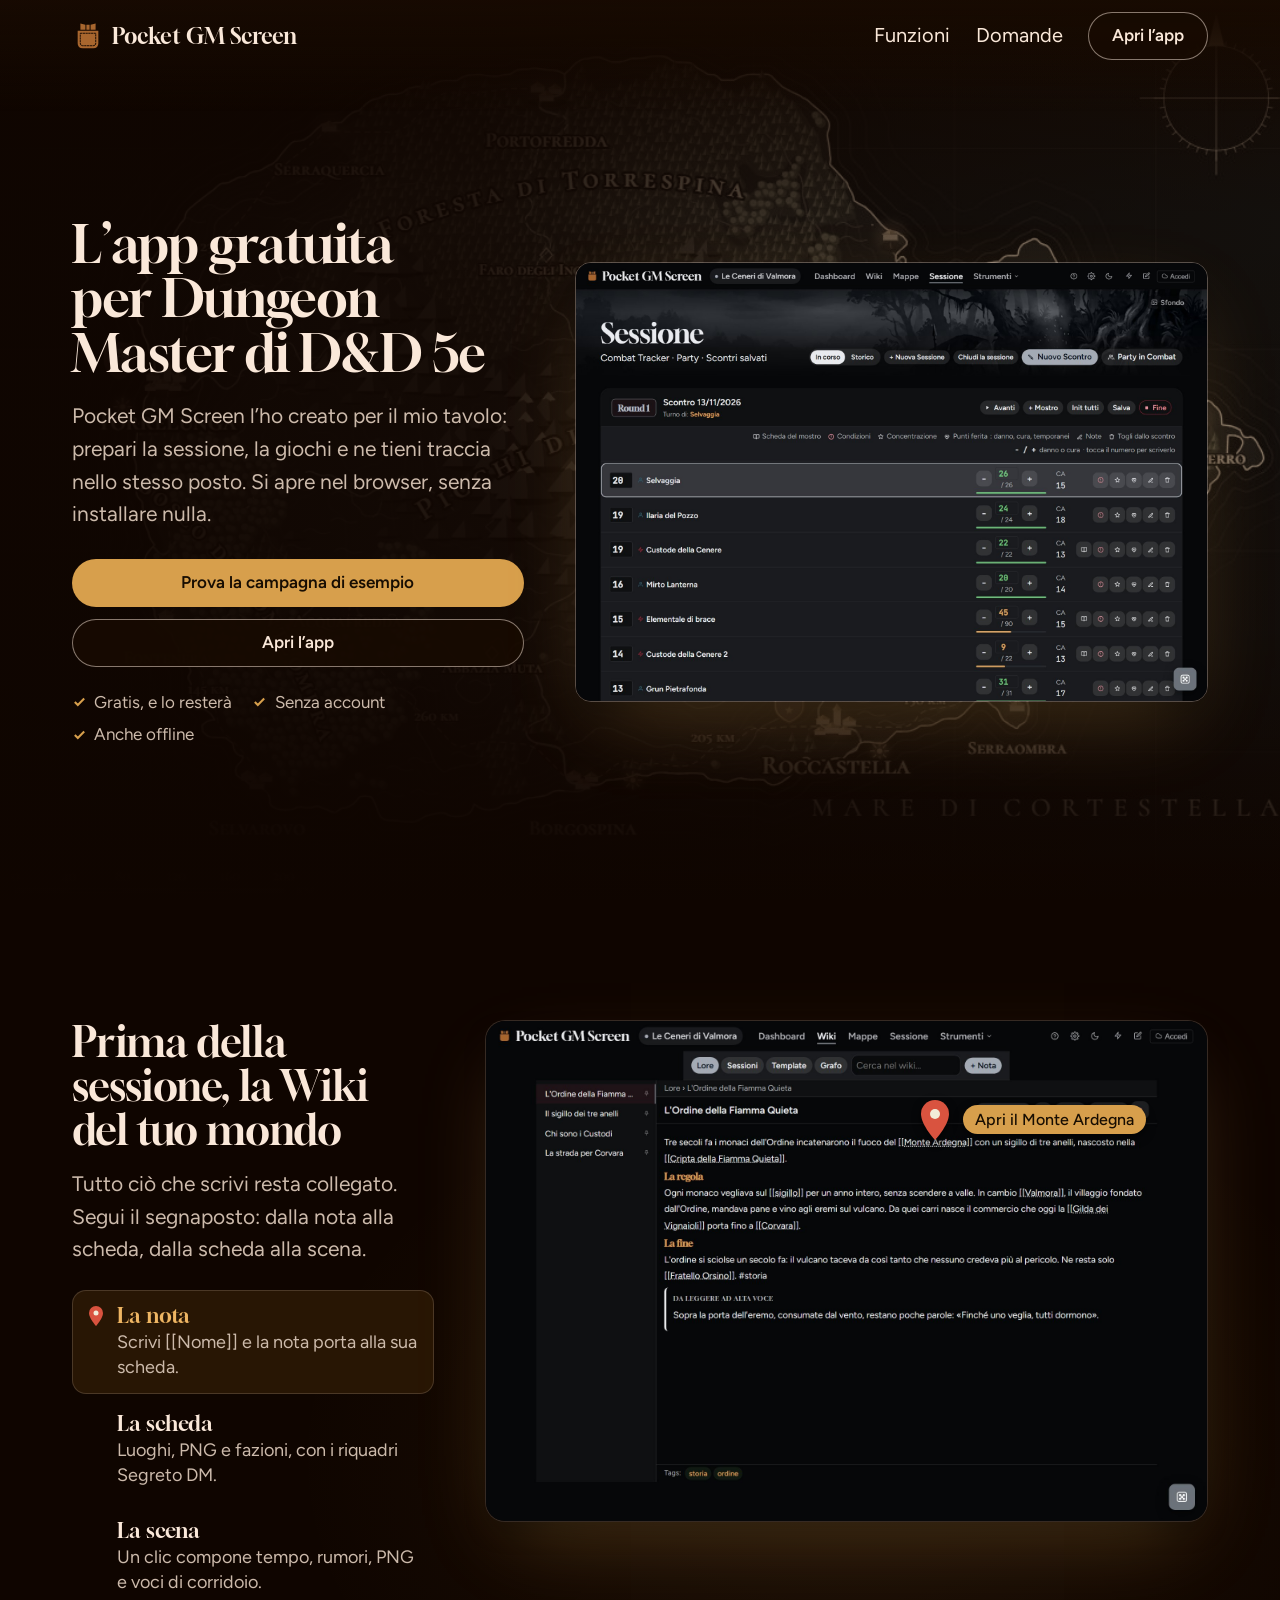
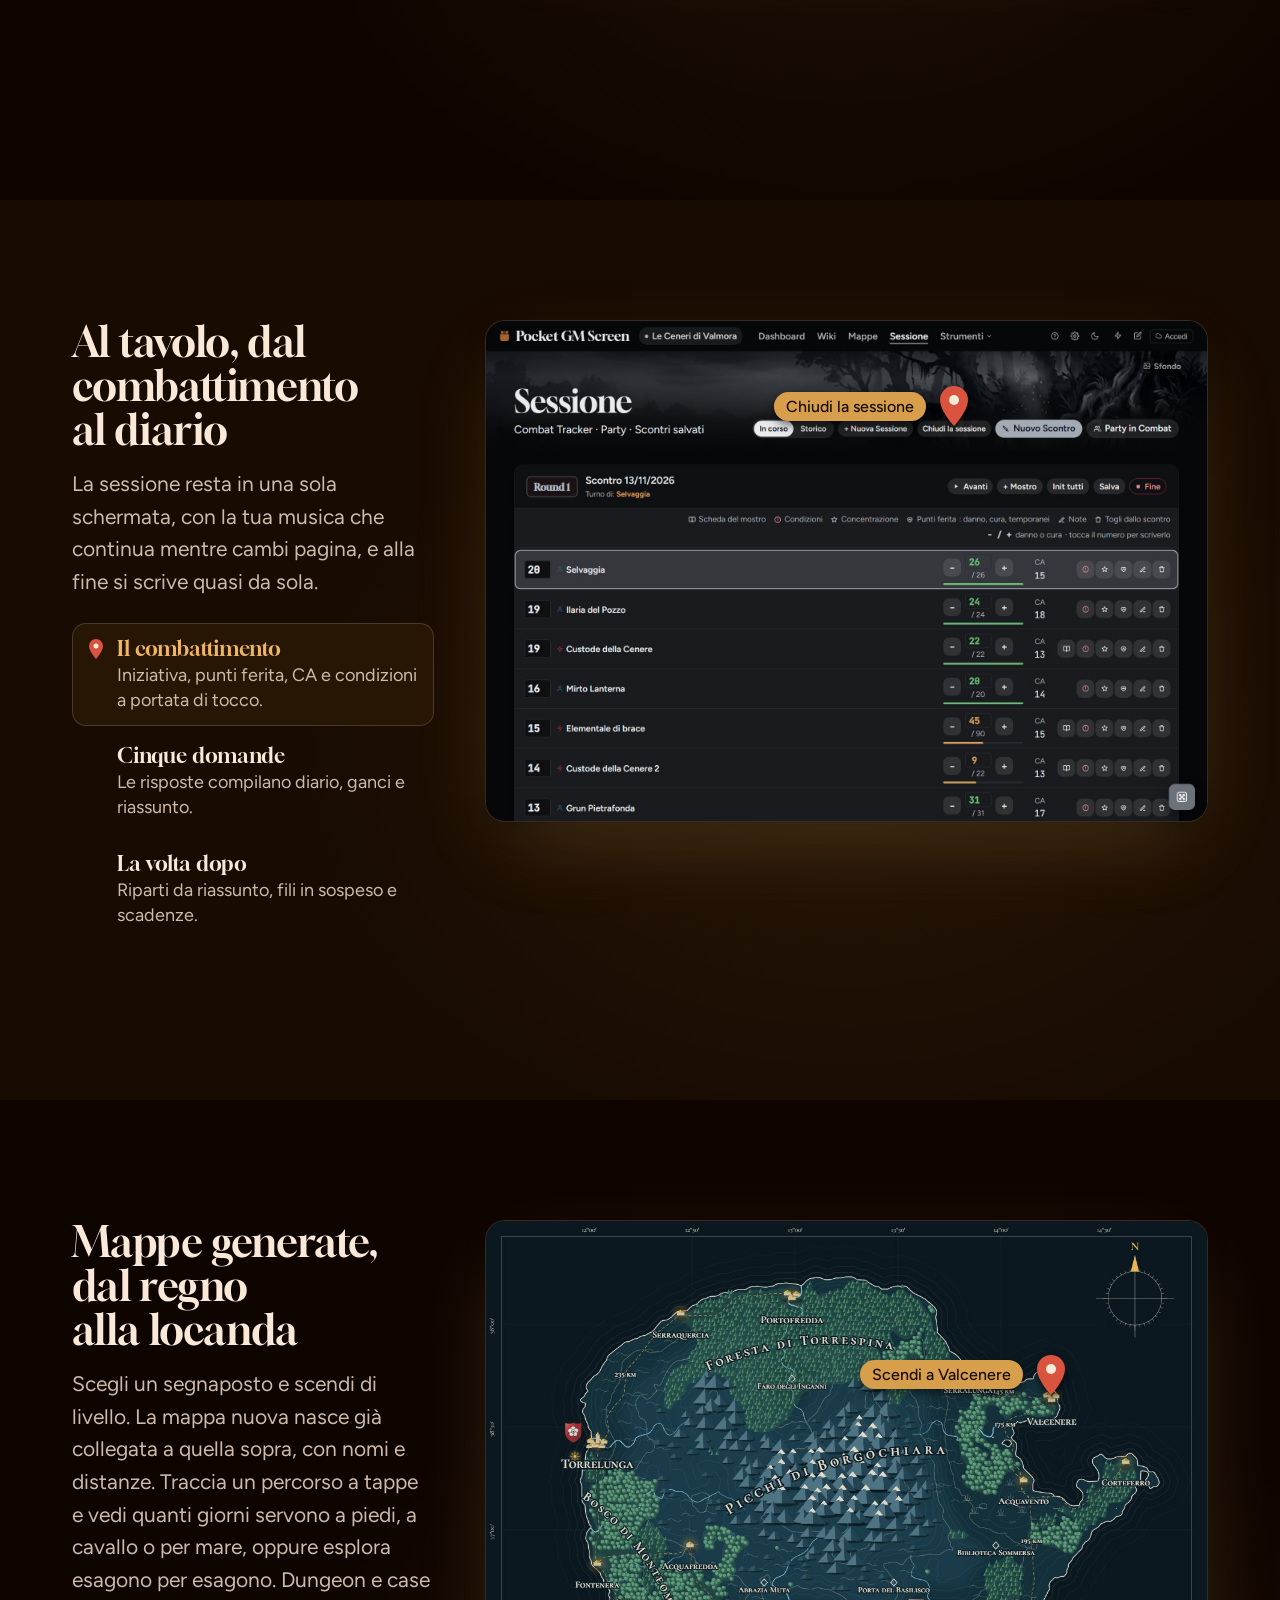
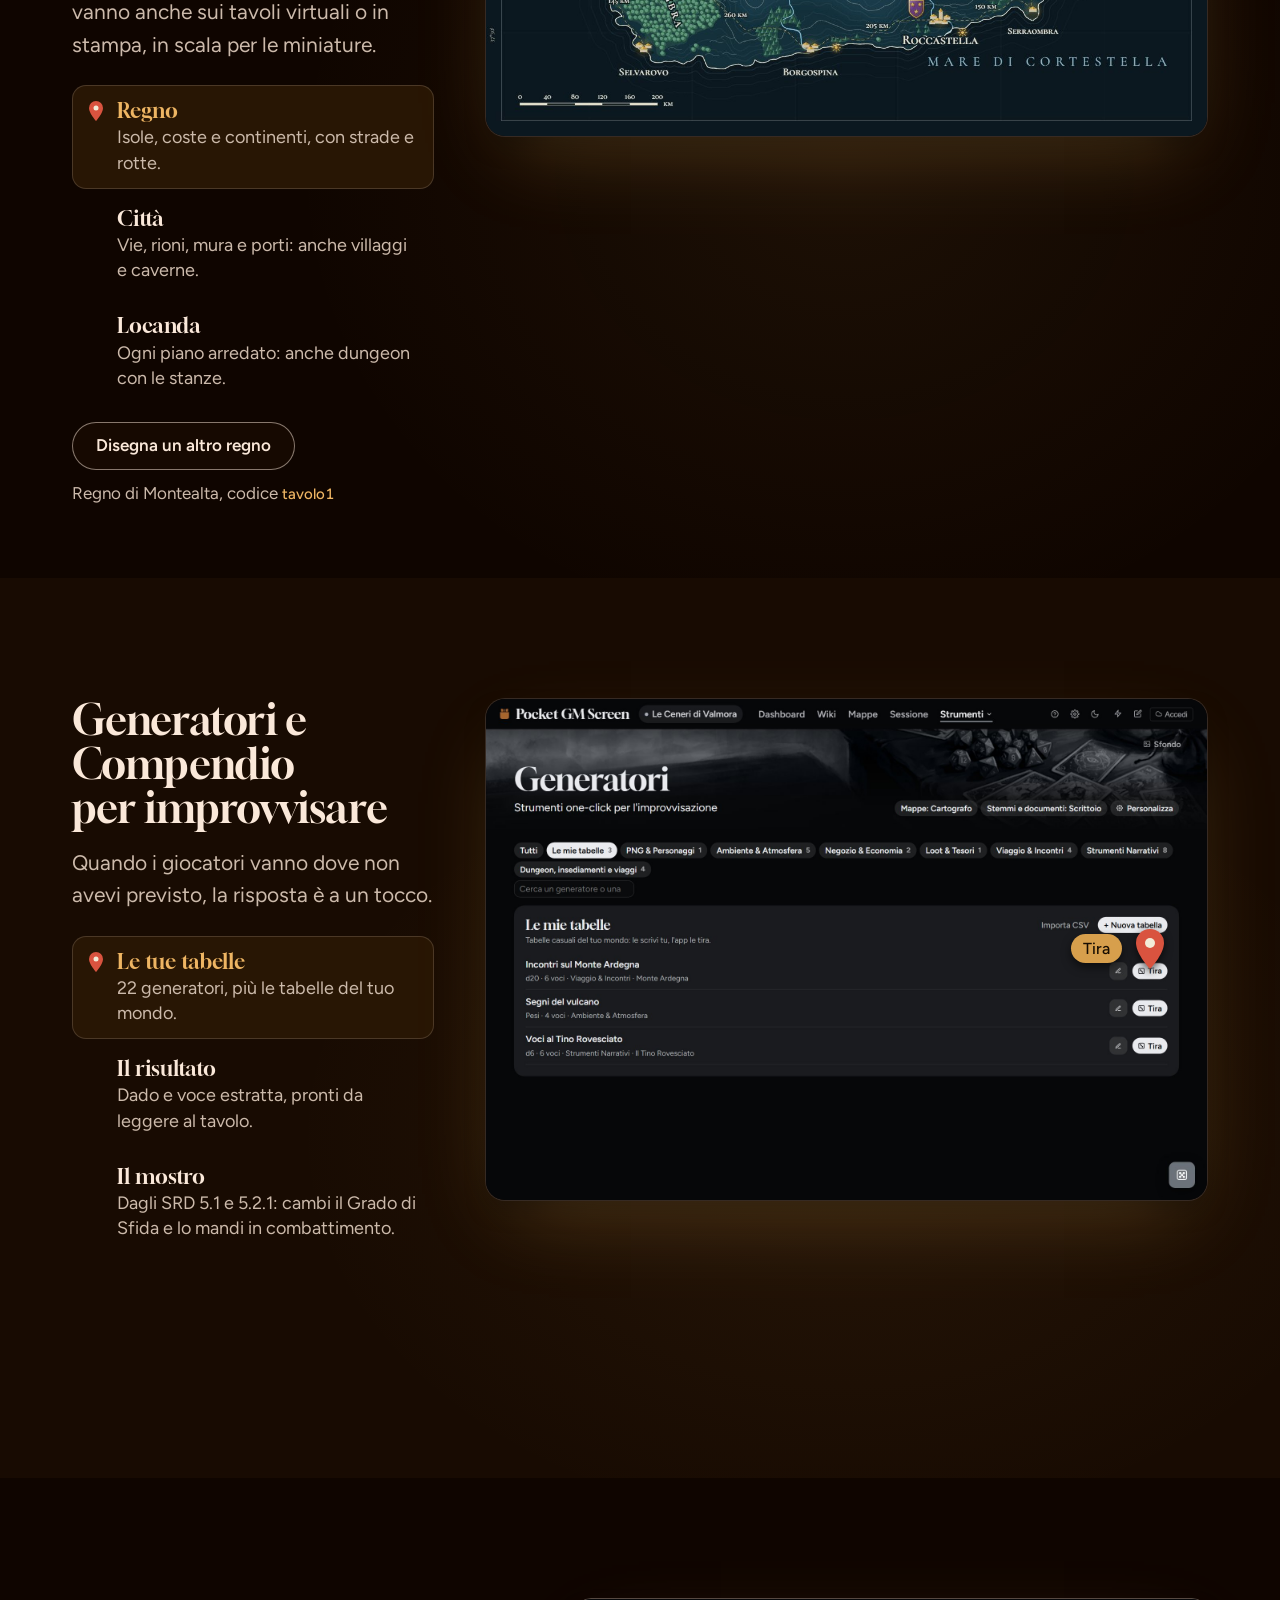
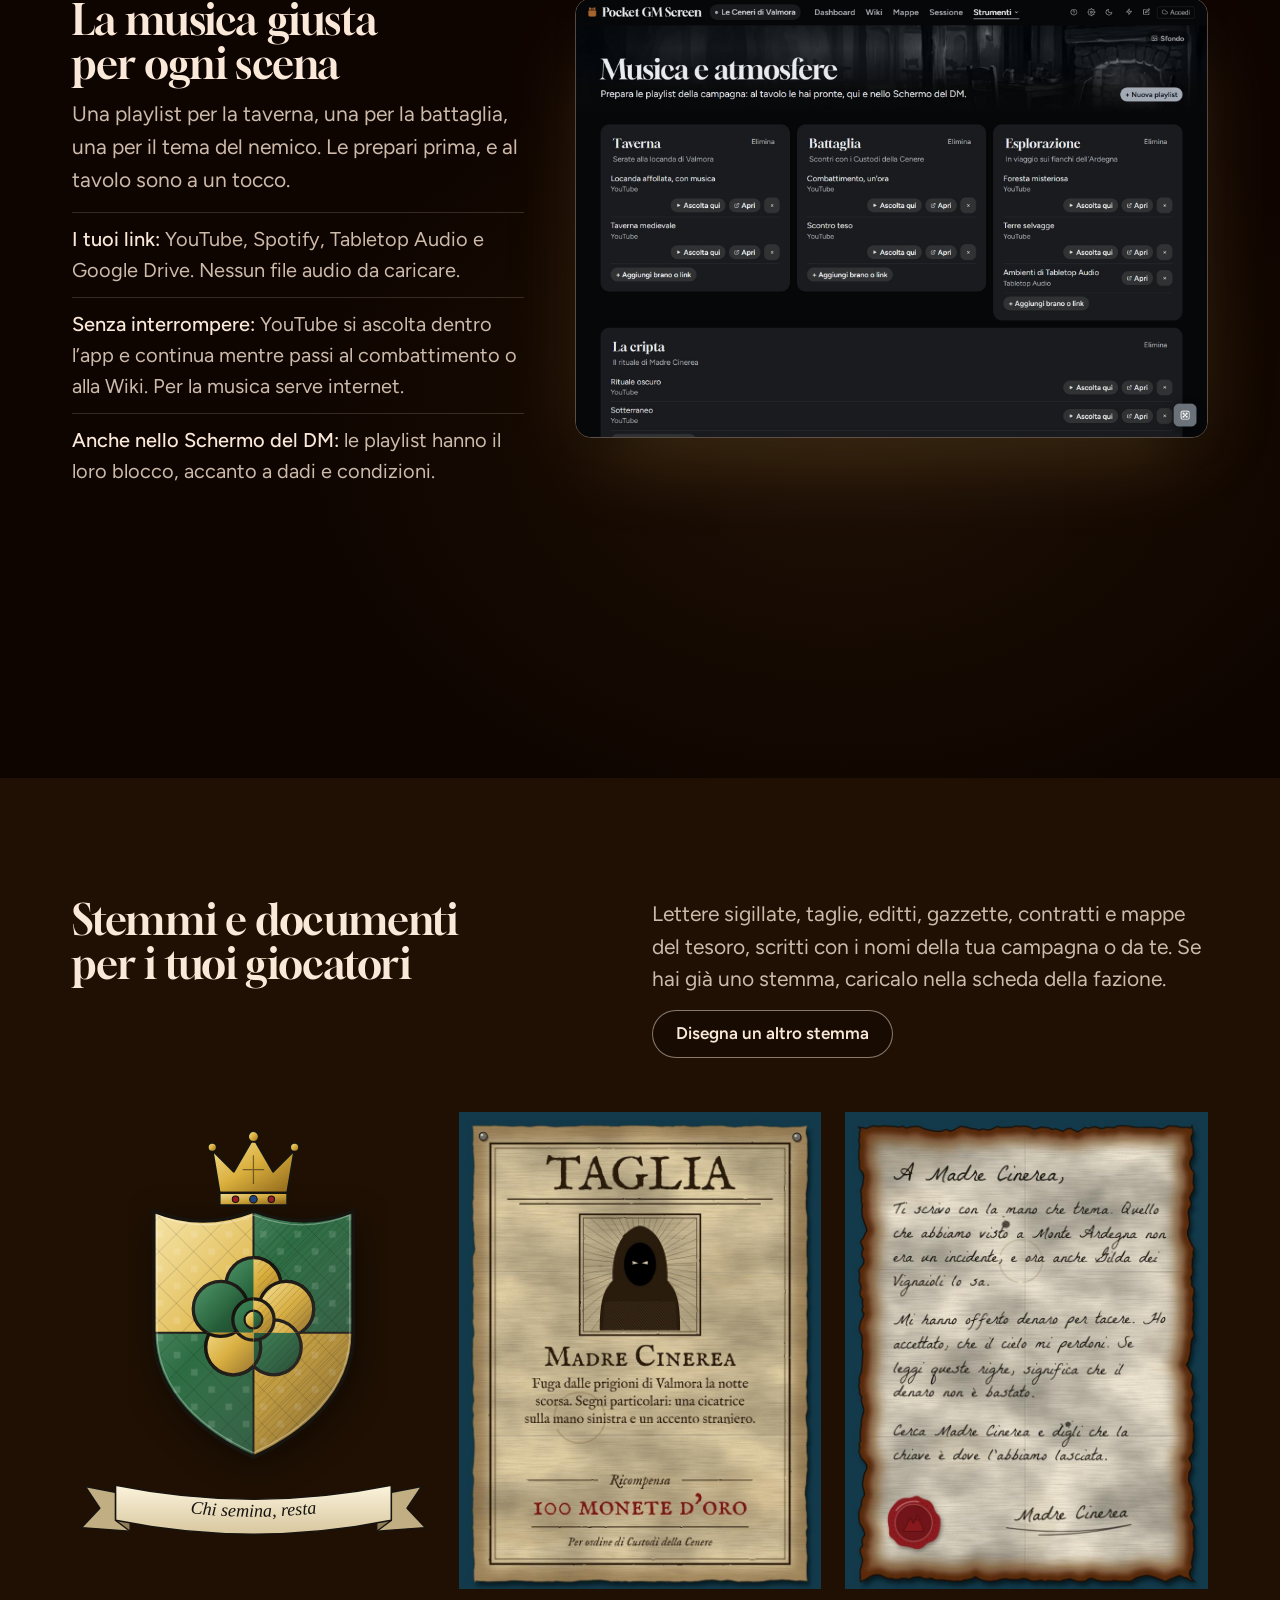
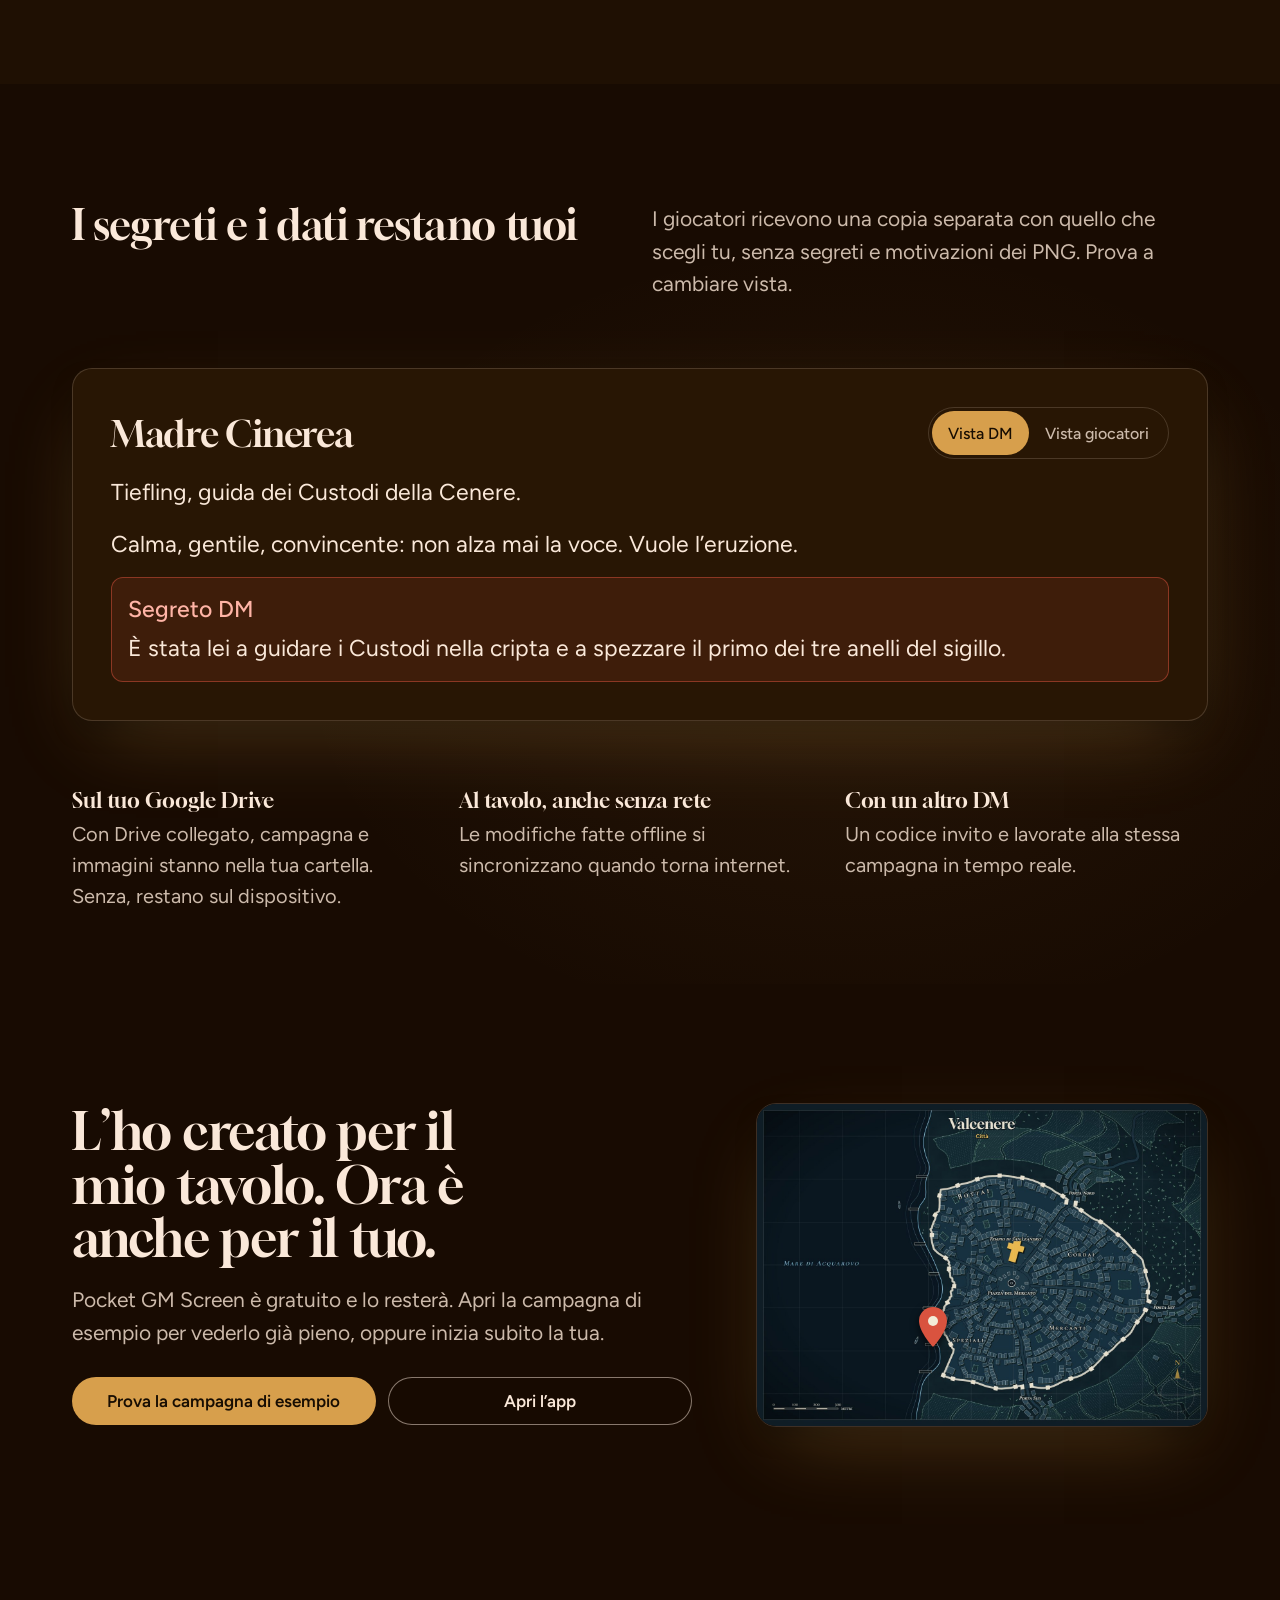
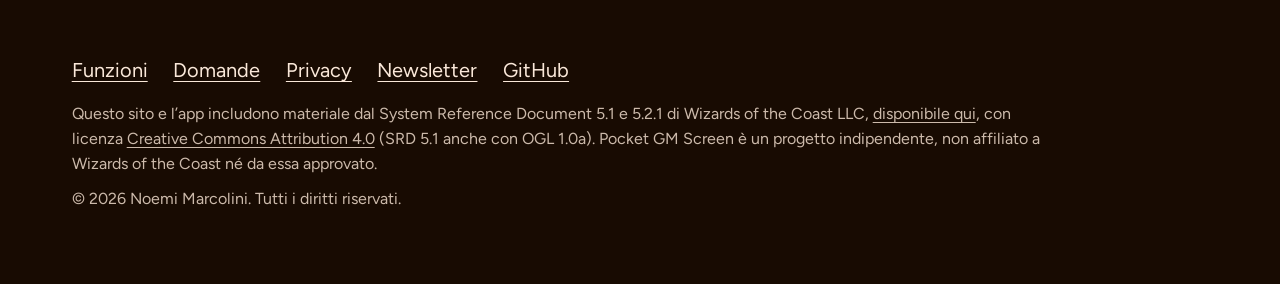
==== scopri/index.html @ 755710a7 "Sito di presentazione con l'identità dell'app: colori cuoio del tema scuro, Gloock e Figtree, pulsan" ====
<!doctype html>
<!-- Pocket GM Screen (già DM Toolkit) — © 2026 Noemi Marcolini. Tutti i diritti riservati. Vedi LICENSE. -->
<html lang="it">
<head>
<meta charset="utf-8">
<meta name="viewport" content="width=device-width, initial-scale=1">
<title>Pocket GM Screen: l’app gratuita per master di D&amp;D 5e</title>
<meta name="description" content="Prepari la sessione, disegni il mondo e gestisci il combattimento nello stesso posto. Gratuita, nel browser, senza installare nulla.">
<meta property="og:title" content="Pocket GM Screen: l'app gratuita per master di D&amp;D 5e">
<meta property="og:description" content="Prepari la sessione, disegni il mondo e gestisci il combattimento nello stesso posto. Gratuita, nel browser, senza installare nulla.">
<meta property="og:image" content="https://pocketgmscreen.pages.dev/scopri/img/anteprima.png">
<meta property="og:image:width" content="1200">
<meta property="og:image:height" content="630">
<meta name="twitter:card" content="summary_large_image">
<meta property="og:type" content="website">
<meta name="theme-color" content="#122a35">
<link rel="icon" type="image/svg+xml" href="../favicon.svg">
<link rel="icon" type="image/png" sizes="32x32" href="../favicon.png">
<link rel="stylesheet" href="../assets/fonts/app.css">
<link rel="preload" as="image" href="img/app-sessione.jpg" fetchpriority="high">
<link rel="stylesheet" href="sito.css">
</head>
<body>
<a class="salto" href="#contenuto">Vai al contenuto</a>
<header class="nav">
  <div class="wrap">
    <a class="marchio" href="index.html"><img src="../icons/simbolo.svg" alt="" width="32" height="32"> <span class="marchio__testo">Pocket GM Screen</span></a>
    <nav aria-label="Menu del sito">
      <a href="funzioni.html">Funzioni</a>
      <a href="domande.html">Domande</a>
      <a class="bott bott--filo" href="../">Apri l’app</a>
    </nav>
  </div>
</header>

<main id="contenuto">
  <section class="hero">
    <div class="tavolo" aria-hidden="true">
      <div class="tavolo__foglio"><img class="tavolo__base" src="img/regno-1200.jpg" alt="" width="1200" height="857"></div>
    </div>
    <div class="wrap hero__griglia">
      <div class="hero__testo">
        <h1>L’app gratuita per Dungeon Master di D&amp;D 5e</h1>
        <p class="lead">Pocket GM Screen l’ho creato per il mio tavolo: prepari la sessione, la giochi e ne tieni traccia nello stesso posto. Si apre nel browser, senza installare nulla.</p>
        <div class="azioni">
          <a class="bott bott--piena" href="../?demo=1">Prova la campagna di esempio</a>
          <a class="bott bott--filo" href="../">Apri l’app</a>
        </div>
        <ul class="fatti">
          <li><svg viewBox="0 0 16 16" fill="none" stroke="currentColor" stroke-width="2.2" aria-hidden="true"><path d="m3 8.5 3.2 3.2L13 4.8"/></svg>Gratis, e lo resterà</li>
          <li><svg viewBox="0 0 16 16" fill="none" stroke="currentColor" stroke-width="2.2" aria-hidden="true"><path d="m3 8.5 3.2 3.2L13 4.8"/></svg>Senza account</li>
          <li><svg viewBox="0 0 16 16" fill="none" stroke="currentColor" stroke-width="2.2" aria-hidden="true"><path d="m3 8.5 3.2 3.2L13 4.8"/></svg>Anche offline</li>
        </ul>
      </div>
      <div class="hero__app"><img src="img/app-sessione.jpg" alt="Pocket GM Screen durante un combattimento: ordine di iniziativa, punti ferita e classe armatura." width="1800" height="1250" fetchpriority="high"></div>
    </div>
  </section>

  <section class="discesa" id="wiki">
    <div class="wrap due">
      <div>
        <h2>Prima della sessione, la Wiki del tuo mondo</h2>
        <p class="lead">Tutto ciò che scrivi resta collegato. Segui il segnaposto: dalla nota alla scheda, dalla scheda alla scena.</p>
        <div class="tappe" role="tablist" aria-label="Passi: Prima della sessione, la Wiki del tuo mondo">
          <button class="tappa" role="tab" type="button" aria-controls="lastra-wiki"><strong>La nota</strong><span>Scrivi [[Nome]] e la nota porta alla sua scheda.</span></button>
          <button class="tappa" role="tab" type="button" aria-controls="lastra-wiki"><strong>La scheda</strong><span>Luoghi, PNG e fazioni, con i riquadri Segreto DM.</span></button>
          <button class="tappa" role="tab" type="button" aria-controls="lastra-wiki"><strong>La scena</strong><span>Un clic compone tempo, rumori, PNG e voci di corridoio.</span></button>
        </div>
      </div>
      <div class="lastra" id="lastra-wiki" role="tabpanel" style="--r:1.44">
        <img class="lastra__strato" data-fuoco="62.3% 24.2%" src="img/app-wiki.jpg" loading="lazy" alt="Una nota della Wiki con i collegamenti a luoghi e personaggi." width="1800" height="1250">
        <img class="lastra__strato" data-fuoco="50% 82%" src="img/app-luogo.jpg" loading="lazy" alt="La scheda del luogo Monte Ardegna, con il riquadro Segreto DM e la sua tabella casuale." width="1800" height="1250">
        <img class="lastra__strato" src="img/app-scena.jpg" loading="lazy" alt="La scena del Monte Ardegna composta dalla scheda: tempo, rumori, personaggi e voci." width="1800" height="1250">
        <button class="segno segno--sx-telefono" type="button" data-da="0" style="--x:62.3%;--y:24.2%"><svg viewBox="0 0 44 44" aria-hidden="true"><path fill="currentColor" d="M22 42S8 27 8 16a14 14 0 1 1 28 0c0 11-14 26-14 26Z"/><circle cx="22" cy="16" r="5" fill="#f2ecd8"/></svg><span>Apri il Monte Ardegna</span></button>
        <button class="segno" type="button" data-da="1" hidden style="--x:50%;--y:82%"><svg viewBox="0 0 44 44" aria-hidden="true"><path fill="currentColor" d="M22 42S8 27 8 16a14 14 0 1 1 28 0c0 11-14 26-14 26Z"/><circle cx="22" cy="16" r="5" fill="#f2ecd8"/></svg><span>Entra in scena</span></button>
      </div>
    </div>
  </section>

  <section class="discesa fondo" id="tavolo">
    <div class="wrap due">
      <div>
        <h2>Al tavolo, dal combattimento al diario</h2>
        <p class="lead">La sessione resta in una sola schermata, con la tua musica che continua mentre cambi pagina, e alla fine si scrive quasi da sola.</p>
        <div class="tappe" role="tablist" aria-label="Passi: Al tavolo, dal combattimento al diario">
          <button class="tappa" role="tab" type="button" aria-controls="lastra-tavolo"><strong>Il combattimento</strong><span>Iniziativa, punti ferita, CA e condizioni a portata di tocco.</span></button>
          <button class="tappa" role="tab" type="button" aria-controls="lastra-tavolo"><strong>Cinque domande</strong><span>Le risposte compilano diario, ganci e riassunto.</span></button>
          <button class="tappa" role="tab" type="button" aria-controls="lastra-tavolo"><strong>La volta dopo</strong><span>Riparti da riassunto, fili in sospeso e scadenze.</span></button>
        </div>
      </div>
      <div class="lastra" id="lastra-tavolo" role="tabpanel" style="--r:1.44">
        <img class="lastra__strato" data-fuoco="64.9% 21.5%" src="img/app-sessione.jpg" loading="lazy" alt="La Sessione Live con l’ordine di iniziativa e i punti ferita." width="1800" height="1250">
        <img class="lastra__strato" data-fuoco="63.9% 90.7%" src="img/app-chiusura.jpg" loading="lazy" alt="La chiusura della sessione con cinque domande." width="1800" height="1250">
        <img class="lastra__strato" src="img/app-dashboard.jpg" loading="lazy" alt="La Dashboard con l’ultima sessione, i fili in sospeso e le scadenze." width="1800" height="1250">
        <button class="segno segno--sx" type="button" data-da="0" style="--x:64.9%;--y:21.5%"><svg viewBox="0 0 44 44" aria-hidden="true"><path fill="currentColor" d="M22 42S8 27 8 16a14 14 0 1 1 28 0c0 11-14 26-14 26Z"/><circle cx="22" cy="16" r="5" fill="#f2ecd8"/></svg><span>Chiudi la sessione</span></button>
        <button class="segno segno--sx" type="button" data-da="1" hidden style="--x:63.9%;--y:90.7%"><svg viewBox="0 0 44 44" aria-hidden="true"><path fill="currentColor" d="M22 42S8 27 8 16a14 14 0 1 1 28 0c0 11-14 26-14 26Z"/><circle cx="22" cy="16" r="5" fill="#f2ecd8"/></svg><span>Vai alla Dashboard</span></button>
      </div>
    </div>
  </section>

  <section class="discesa" id="mappe">
    <div class="wrap due">
      <div>
        <h2>Mappe generate, dal regno alla locanda</h2>
        <p class="lead">Scegli un segnaposto e scendi di livello. La mappa nuova nasce già collegata a quella sopra, con nomi e distanze. Traccia un percorso a tappe e vedi quanti giorni servono a piedi, a cavallo o per mare, oppure esplora esagono per esagono. Dungeon e case vanno anche sui tavoli virtuali o in stampa, in scala per le miniature.</p>
        <div class="tappe" role="tablist" aria-label="Passi: Mappe generate, dal regno alla locanda">
          <button class="tappa" role="tab" type="button" aria-controls="lastra-mappe"><strong>Regno</strong><span>Isole, coste e continenti, con strade e rotte.</span></button>
          <button class="tappa" role="tab" type="button" aria-controls="lastra-mappe"><strong>Città</strong><span>Vie, rioni, mura e porti: anche villaggi e caverne.</span></button>
          <button class="tappa" role="tab" type="button" aria-controls="lastra-mappe"><strong>Locanda</strong><span>Ogni piano arredato: anche dungeon con le stanze.</span></button>
        </div>
        <div class="banco">
          <button class="bott bott--filo" type="button" id="altro-regno">Disegna un altro regno</button>
          <p class="banco__stato" id="stato-regno" aria-live="polite">Regno di Montealta, codice <code>tavolo1</code></p>
        </div>
      </div>
      <div class="lastra" id="lastra-mappe" role="tabpanel" style="--r:1.4">
        <img class="lastra__strato" data-fuoco="78.4% 34.2%" src="img/regno-1200.jpg" loading="lazy" alt="Un regno generato, con le città, le strade e le distanze." width="1200" height="857">
        <img class="lastra__strato" data-fuoco="69.1% 67.9%" src="img/citta.jpg" loading="lazy" alt="La città di Valcenere generata, con le vie che partono dalla piazza, le mura e il mare." width="1400" height="1000">
        <img class="lastra__strato" src="img/locanda.jpg" loading="lazy" alt="La pianta della Locanda del Gatto Nero: due piani, la cantina e il tetto." width="1400" height="1000">
        <button class="segno segno--sx" type="button" data-da="0" style="--x:78.4%;--y:34.2%"><svg viewBox="0 0 44 44" aria-hidden="true"><path fill="currentColor" d="M22 42S8 27 8 16a14 14 0 1 1 28 0c0 11-14 26-14 26Z"/><circle cx="22" cy="16" r="5" fill="#f2ecd8"/></svg><span>Scendi a Valcenere</span></button>
        <button class="segno" type="button" data-da="1" hidden style="--x:69.1%;--y:67.9%"><svg viewBox="0 0 44 44" aria-hidden="true"><path fill="currentColor" d="M22 42S8 27 8 16a14 14 0 1 1 28 0c0 11-14 26-14 26Z"/><circle cx="22" cy="16" r="5" fill="#f2ecd8"/></svg><span>Scendi alla locanda</span></button>
      </div>
    </div>
  </section>

  <section class="discesa fondo" id="generatori">
    <div class="wrap due">
      <div>
        <h2>Generatori e Compendio per improvvisare</h2>
        <p class="lead">Quando i giocatori vanno dove non avevi previsto, la risposta è a un tocco.</p>
        <div class="tappe" role="tablist" aria-label="Passi: Generatori e Compendio per improvvisare">
          <button class="tappa" role="tab" type="button" aria-controls="lastra-generatori"><strong>Le tue tabelle</strong><span>22 generatori, più le tabelle del tuo mondo.</span></button>
          <button class="tappa" role="tab" type="button" aria-controls="lastra-generatori"><strong>Il risultato</strong><span>Dado e voce estratta, pronti da leggere al tavolo.</span></button>
          <button class="tappa" role="tab" type="button" aria-controls="lastra-generatori"><strong>Il mostro</strong><span>Dagli SRD 5.1 e 5.2.1: cambi il Grado di Sfida e lo mandi in combattimento.</span></button>
        </div>
      </div>
      <div class="lastra" id="lastra-generatori" role="tabpanel" style="--r:1.44">
        <img class="lastra__strato" data-fuoco="92.1% 54.3%" src="img/app-generatori.jpg" loading="lazy" alt="La pagina dei Generatori con le tabelle personali." width="1800" height="1250">
        <img class="lastra__strato" data-fuoco="63.9% 27.1%" src="img/app-tiro.jpg" loading="lazy" alt="Il risultato di un tiro su una tabella personale." width="1800" height="1250">
        <img class="lastra__strato" src="img/app-mostro.jpg" loading="lazy" alt="La scheda di un mostro nel Compendio, con il pulsante per aggiungerlo al combattimento." width="1800" height="1250">
        <button class="segno segno--sx" type="button" data-da="0" style="--x:92.1%;--y:54.3%"><svg viewBox="0 0 44 44" aria-hidden="true"><path fill="currentColor" d="M22 42S8 27 8 16a14 14 0 1 1 28 0c0 11-14 26-14 26Z"/><circle cx="22" cy="16" r="5" fill="#f2ecd8"/></svg><span>Tira</span></button>
        <button class="segno" type="button" data-da="1" hidden style="--x:63.9%;--y:27.1%"><svg viewBox="0 0 44 44" aria-hidden="true"><path fill="currentColor" d="M22 42S8 27 8 16a14 14 0 1 1 28 0c0 11-14 26-14 26Z"/><circle cx="22" cy="16" r="5" fill="#f2ecd8"/></svg><span>Apri il Compendio</span></button>
      </div>
    </div>
  </section>

  <section class="stanza" id="musica">
    <div class="wrap funzione">
      <div>
        <h2>La musica giusta per ogni scena</h2>
        <p class="lead">Una playlist per la taverna, una per la battaglia, una per il tema del nemico. Le prepari prima, e al tavolo sono a un tocco.</p>
        <ul>
          <li><strong>I tuoi link:</strong> YouTube, Spotify, Tabletop Audio e Google Drive. Nessun file audio da caricare.</li>
          <li><strong>Senza interrompere:</strong> YouTube si ascolta dentro l’app e continua mentre passi al combattimento o alla Wiki. Per la musica serve internet.</li>
          <li><strong>Anche nello Schermo del DM:</strong> le playlist hanno il loro blocco, accanto a dadi e condizioni.</li>
        </ul>
      </div>
      <figure><img loading="lazy" src="img/app-musica.jpg" width="1800" height="1250" alt="La pagina Musica e atmosfere con le playlist Taverna, Battaglia, Esplorazione e La cripta."></figure>
    </div>
  </section>

  <section class="petrolio scrittoio" id="scrittoio">
    <div class="wrap">
      <div class="testa-due">
        <h2>Stemmi e documenti per i tuoi giocatori</h2>
        <div>
          <p class="lead">Lettere sigillate, taglie, editti, gazzette, contratti e mappe del tesoro, scritti con i nomi della tua campagna o da te. Se hai già uno stemma, caricalo nella scheda della fazione.</p>
          <button class="bott bott--filo" type="button" id="altro-stemma">Disegna un altro stemma</button>
        </div>
      </div>
      <div class="tavolino">
        <div class="stemma" id="stemma" role="img" aria-label="Uno stemma generato dallo Scrittoio."></div>
        <img src="img/taglia.jpg" loading="lazy" alt="Un avviso di taglia generato, con ricompensa in monete d'oro." width="760" height="1000">
        <img src="img/lettera.jpg" loading="lazy" alt="Una lettera generata, con i bordi bruciati." width="760" height="1000">
      </div>
    </div>
  </section>

  <section class="fondo" id="segreti">
    <div class="wrap">
      <div class="testa-due">
        <h2>I segreti e i dati restano tuoi</h2>
        <p class="lead">I giocatori ricevono una copia separata con quello che scegli tu, senza segreti e motivazioni dei PNG. Prova a cambiare vista.</p>
      </div>
      <article class="nota" data-vista="dm">
        <div class="nota__testa">
          <h3>Madre Cinerea</h3>
          <div class="interruttore" role="group" aria-label="Scegli la vista">
            <button type="button" data-vista="dm" aria-pressed="true">Vista DM</button>
            <button type="button" data-vista="giocatori" aria-pressed="false">Vista giocatori</button>
          </div>
        </div>
        <p>Tiefling, guida dei Custodi della Cenere.</p>
        <div class="nota__segreto"><div><p class="nota__dm">Calma, gentile, convincente: non alza mai la voce. Vuole l’eruzione.</p><div class="nota__riquadro"><strong>Segreto DM</strong>È stata lei a guidare i Custodi nella cripta e a spezzare il primo dei tre anelli del sigillo.</div></div></div>
      </article>
      <ul class="garanzie">
        <li><strong>Sul tuo Google Drive</strong>Con Drive collegato, campagna e immagini stanno nella tua cartella. Senza, restano sul dispositivo.</li>
        <li><strong>Al tavolo, anche senza rete</strong>Le modifiche fatte offline si sincronizzano quando torna internet.</li>
        <li><strong>Con un altro DM</strong>Un codice invito e lavorate alla stessa campagna in tempo reale.</li>
      </ul>
    </div>
  </section>
</main>

<footer class="closing">
  <div class="wrap">
    <div class="chiusura">
      <div>
      <h2>L’ho creato per il mio tavolo. Ora è anche per il tuo.</h2>
      <p>Pocket GM Screen è gratuito e lo resterà. Apri la campagna di esempio per vederlo già pieno, oppure inizia subito la tua.</p>
      <div class="azioni">
        <a class="bott bott--piena" href="../?demo=1">Prova la campagna di esempio</a>
        <a class="bott bott--filo" href="../">Apri l’app</a>
      </div>
      </div>
      <div class="chiusura__foglio" aria-hidden="true"><img src="img/citta.jpg" loading="lazy" alt="" width="1400" height="1000"><svg viewBox="0 0 44 44"><path fill="currentColor" d="M22 42S8 27 8 16a14 14 0 1 1 28 0c0 11-14 26-14 26Z"/><circle cx="22" cy="16" r="5" fill="#f2ecd8"/></svg></div>
    </div>
    <div class="piede">
      <ul>
        <li><a href="funzioni.html">Funzioni</a></li>
        <li><a href="domande.html">Domande</a></li>
        <li><a href="privacy.html">Privacy</a></li>
        <li><a href="https://bda22242.sibforms.com/serve/[base64]" rel="noopener">Newsletter</a></li>
        <li><a href="https://github.com/gdr-sys/dm-toolkit" rel="noopener">GitHub</a></li>
      </ul>
      <p>Questo sito e l’app includono materiale dal System Reference Document 5.1 e 5.2.1 di Wizards of the Coast LLC, <a href="https://www.dndbeyond.com/srd" rel="noopener">disponibile qui</a>, con licenza <a href="https://creativecommons.org/licenses/by/4.0/legalcode" rel="noopener">Creative Commons Attribution 4.0</a> (SRD 5.1 anche con OGL 1.0a). Pocket GM Screen è un progetto indipendente, non affiliato a Wizards of the Coast né da essa approvato.</p>
      <p>© 2026 Noemi Marcolini. Tutti i diritti riservati.</p>
    </div>
  </div>
</footer>

<script src="../js/cartografo-motore.js"></script>
<script src="../js/araldica.js"></script>
<script src="sito.js"></script>
<!-- Statistiche anonime senza cookie (Cloudflare Web Analytics), solo sul nuovo indirizzo -->
<script>
  if (location.hostname === 'pocketgmscreen.pages.dev') {
    var s = document.createElement('script'); s.defer = true; s.src = 'https://static.cloudflareinsights.com/beacon.min.js';
    s.setAttribute('data-cf-beacon', '{"token": "e558105b69b443d195298f153cfbf6d8"}'); document.head.appendChild(s);
  }
</script>
</body>
</html>
---- assets/fonts/app.css ----
/* Font in locale, scaricati da Google Fonts (licenza SIL Open Font License). Rigenerati con lo script font-locali. */
/* latin-ext */
@font-face {
  font-family: 'Figtree';
  font-style: italic;
  font-weight: 400;
  font-display: swap;
  src: url(figtree-400i-latin-ext-6bec9b.woff2) format('woff2');
  unicode-range: U+0100-02BA, U+02BD-02C5, U+02C7-02CC, U+02CE-02D7, U+02DD-02FF, U+0304, U+0308, U+0329, U+1D00-1DBF, U+1E00-1E9F, U+1EF2-1EFF, U+2020, U+20A0-20AB, U+20AD-20C4, U+2113, U+2C60-2C7F, U+A720-A7FF;
}
/* latin */
@font-face {
  font-family: 'Figtree';
  font-style: italic;
  font-weight: 400;
  font-display: swap;
  src: url(figtree-400i-latin-e8e776.woff2) format('woff2');
  unicode-range: U+0000-00FF, U+0131, U+0152-0153, U+02BB-02BC, U+02C6, U+02DA, U+02DC, U+0304, U+0308, U+0329, U+2000-206F, U+20AC, U+2122, U+2191, U+2193, U+2212, U+2215, U+FEFF, U+FFFD;
}
/* latin-ext */
@font-face {
  font-family: 'Figtree';
  font-style: normal;
  font-weight: 400;
  font-display: swap;
  src: url(figtree-400-latin-ext-467cc9.woff2) format('woff2');
  unicode-range: U+0100-02BA, U+02BD-02C5, U+02C7-02CC, U+02CE-02D7, U+02DD-02FF, U+0304, U+0308, U+0329, U+1D00-1DBF, U+1E00-1E9F, U+1EF2-1EFF, U+2020, U+20A0-20AB, U+20AD-20C4, U+2113, U+2C60-2C7F, U+A720-A7FF;
}
/* latin */
@font-face {
  font-family: 'Figtree';
  font-style: normal;
  font-weight: 400;
  font-display: swap;
  src: url(figtree-400-latin-3c512d.woff2) format('woff2');
  unicode-range: U+0000-00FF, U+0131, U+0152-0153, U+02BB-02BC, U+02C6, U+02DA, U+02DC, U+0304, U+0308, U+0329, U+2000-206F, U+20AC, U+2122, U+2191, U+2193, U+2212, U+2215, U+FEFF, U+FFFD;
}
/* latin-ext */
@font-face {
  font-family: 'Figtree';
  font-style: normal;
  font-weight: 500;
  font-display: swap;
  src: url(figtree-400-latin-ext-467cc9.woff2) format('woff2');
  unicode-range: U+0100-02BA, U+02BD-02C5, U+02C7-02CC, U+02CE-02D7, U+02DD-02FF, U+0304, U+0308, U+0329, U+1D00-1DBF, U+1E00-1E9F, U+1EF2-1EFF, U+2020, U+20A0-20AB, U+20AD-20C4, U+2113, U+2C60-2C7F, U+A720-A7FF;
}
/* latin */
@font-face {
  font-family: 'Figtree';
  font-style: normal;
  font-weight: 500;
  font-display: swap;
  src: url(figtree-400-latin-3c512d.woff2) format('woff2');
  unicode-range: U+0000-00FF, U+0131, U+0152-0153, U+02BB-02BC, U+02C6, U+02DA, U+02DC, U+0304, U+0308, U+0329, U+2000-206F, U+20AC, U+2122, U+2191, U+2193, U+2212, U+2215, U+FEFF, U+FFFD;
}
/* latin-ext */
@font-face {
  font-family: 'Figtree';
  font-style: normal;
  font-weight: 600;
  font-display: swap;
  src: url(figtree-400-latin-ext-467cc9.woff2) format('woff2');
  unicode-range: U+0100-02BA, U+02BD-02C5, U+02C7-02CC, U+02CE-02D7, U+02DD-02FF, U+0304, U+0308, U+0329, U+1D00-1DBF, U+1E00-1E9F, U+1EF2-1EFF, U+2020, U+20A0-20AB, U+20AD-20C4, U+2113, U+2C60-2C7F, U+A720-A7FF;
}
/* latin */
@font-face {
  font-family: 'Figtree';
  font-style: normal;
  font-weight: 600;
  font-display: swap;
  src: url(figtree-400-latin-3c512d.woff2) format('woff2');
  unicode-range: U+0000-00FF, U+0131, U+0152-0153, U+02BB-02BC, U+02C6, U+02DA, U+02DC, U+0304, U+0308, U+0329, U+2000-206F, U+20AC, U+2122, U+2191, U+2193, U+2212, U+2215, U+FEFF, U+FFFD;
}
/* latin-ext */
@font-face {
  font-family: 'Figtree';
  font-style: normal;
  font-weight: 700;
  font-display: swap;
  src: url(figtree-400-latin-ext-467cc9.woff2) format('woff2');
  unicode-range: U+0100-02BA, U+02BD-02C5, U+02C7-02CC, U+02CE-02D7, U+02DD-02FF, U+0304, U+0308, U+0329, U+1D00-1DBF, U+1E00-1E9F, U+1EF2-1EFF, U+2020, U+20A0-20AB, U+20AD-20C4, U+2113, U+2C60-2C7F, U+A720-A7FF;
}
/* latin */
@font-face {
  font-family: 'Figtree';
  font-style: normal;
  font-weight: 700;
  font-display: swap;
  src: url(figtree-400-latin-3c512d.woff2) format('woff2');
  unicode-range: U+0000-00FF, U+0131, U+0152-0153, U+02BB-02BC, U+02C6, U+02DA, U+02DC, U+0304, U+0308, U+0329, U+2000-206F, U+20AC, U+2122, U+2191, U+2193, U+2212, U+2215, U+FEFF, U+FFFD;
}
/* latin-ext */
@font-face {
  font-family: 'Gloock';
  font-style: normal;
  font-weight: 400;
  font-display: swap;
  src: url(gloock-400-latin-ext-2fbf99.woff2) format('woff2');
  unicode-range: U+0100-02BA, U+02BD-02C5, U+02C7-02CC, U+02CE-02D7, U+02DD-02FF, U+0304, U+0308, U+0329, U+1D00-1DBF, U+1E00-1E9F, U+1EF2-1EFF, U+2020, U+20A0-20AB, U+20AD-20C4, U+2113, U+2C60-2C7F, U+A720-A7FF;
}
/* latin */
@font-face {
  font-family: 'Gloock';
  font-style: normal;
  font-weight: 400;
  font-display: swap;
  src: url(gloock-400-latin-d8b731.woff2) format('woff2');
  unicode-range: U+0000-00FF, U+0131, U+0152-0153, U+02BB-02BC, U+02C6, U+02DA, U+02DC, U+0304, U+0308, U+0329, U+2000-206F, U+20AC, U+2122, U+2191, U+2193, U+2212, U+2215, U+FEFF, U+FFFD;
}
/* latin-ext */
@font-face {
  font-family: 'JetBrains Mono';
  font-style: normal;
  font-weight: 400;
  font-display: swap;
  src: url(jetbrains-mono-400-latin-ext-c8b23d.woff2) format('woff2');
  unicode-range: U+0100-02BA, U+02BD-02C5, U+02C7-02CC, U+02CE-02D7, U+02DD-02FF, U+0304, U+0308, U+0329, U+1D00-1DBF, U+1E00-1E9F, U+1EF2-1EFF, U+2020, U+20A0-20AB, U+20AD-20C4, U+2113, U+2C60-2C7F, U+A720-A7FF;
}
/* latin */
@font-face {
  font-family: 'JetBrains Mono';
  font-style: normal;
  font-weight: 400;
  font-display: swap;
  src: url(jetbrains-mono-400-latin-0a7197.woff2) format('woff2');
  unicode-range: U+0000-00FF, U+0131, U+0152-0153, U+02BB-02BC, U+02C6, U+02DA, U+02DC, U+0304, U+0308, U+0329, U+2000-206F, U+20AC, U+2122, U+2191, U+2193, U+2212, U+2215, U+FEFF, U+FFFD;
}
/* latin-ext */
@font-face {
  font-family: 'JetBrains Mono';
  font-style: normal;
  font-weight: 500;
  font-display: swap;
  src: url(jetbrains-mono-400-latin-ext-c8b23d.woff2) format('woff2');
  unicode-range: U+0100-02BA, U+02BD-02C5, U+02C7-02CC, U+02CE-02D7, U+02DD-02FF, U+0304, U+0308, U+0329, U+1D00-1DBF, U+1E00-1E9F, U+1EF2-1EFF, U+2020, U+20A0-20AB, U+20AD-20C4, U+2113, U+2C60-2C7F, U+A720-A7FF;
}
/* latin */
@font-face {
  font-family: 'JetBrains Mono';
  font-style: normal;
  font-weight: 500;
  font-display: swap;
  src: url(jetbrains-mono-400-latin-0a7197.woff2) format('woff2');
  unicode-range: U+0000-00FF, U+0131, U+0152-0153, U+02BB-02BC, U+02C6, U+02DA, U+02DC, U+0304, U+0308, U+0329, U+2000-206F, U+20AC, U+2122, U+2191, U+2193, U+2212, U+2215, U+FEFF, U+FFFD;
}
---- scopri/sito.css ----
/* Pocket GM Screen (già DM Toolkit) — © 2026 Noemi Marcolini. Tutti i diritti riservati. Vedi LICENSE. */
/* Pocket GM Screen: sito di presentazione. Stessi colori, caratteri e forme dell'app (tavolozza cuoio,
   tema scuro, Gloock e Figtree, angoli tondi): passando dal sito all'app sembra lo stesso posto. */
:root {
  /* Stessi colori dell'app: tavolozza cuoio, tema scuro (css/scena.css, --h 62, --ha 75, --k 1.4, --ca .12) */
  --stanza: oklch(13% .028 62);
  --fondo: oklch(16.5% .032 62);
  --petrolio: oklch(19% .036 62);
  --foglio: oklch(22% .042 62);
  --carta: oklch(94% .028 62);
  --nebbia: oklch(80% .03 62);
  --ambra: oklch(74% .12 75);
  --ambra-forte: oklch(81% .12 75);
  --inchiostro: oklch(17% .03 75);
  --cinabro: #d9533f;
  --filo: color-mix(in oklch, var(--carta) 16%, transparent);
  --display: 'Gloock', Georgia, 'Times New Roman', serif;
  --testo: 'Figtree', system-ui, -apple-system, 'Segoe UI', sans-serif;
  --raggio: 20px;
  --gut: clamp(24px, 5.6vw, 80px);
  --testata: 72px;
  --curva: cubic-bezier(.16, 1, .3, 1);
  --luce-foglio: 0 30px 80px -24px color-mix(in oklch, var(--ambra) 30%, transparent), 0 12px 28px -12px #000c;
  --pin: url("data:image/svg+xml,%3Csvg xmlns='http://www.w3.org/2000/svg' viewBox='0 0 44 44'%3E%3Cpath fill='%23d9533f' d='M22 42S8 27 8 16a14 14 0 1 1 28 0c0 11-14 26-14 26Z'/%3E%3Ccircle cx='22' cy='16' r='5' fill='%23f2ecd8'/%3E%3C/svg%3E");
  color-scheme: dark;
}
*, *::before, *::after { box-sizing: border-box; }
html { background: var(--stanza); -webkit-text-size-adjust: 100%; scrollbar-color: color-mix(in oklch, var(--carta) 28%, transparent) var(--fondo); }
body { margin: 0; background: var(--stanza); color: var(--carta); font: 400 1.25rem/1.55 var(--testo); }
img, svg { display: block; max-width: 100%; }
::selection { background: var(--ambra); color: var(--inchiostro); }
:focus-visible { outline: 3px solid var(--ambra-forte); outline-offset: 3px; border-radius: 3px; }
a { color: inherit; text-underline-offset: .2em; text-decoration-thickness: 1px; }
h1, h2, h3 { margin: 0; font-family: var(--display); font-weight: 400; letter-spacing: -.01em; text-wrap: balance; }
h1 { font-size: clamp(2.5rem, 4.1vw, 4rem); line-height: 1.04; letter-spacing: -.015em; }
h2 { font-size: clamp(2rem, 3.2vw, 3rem); line-height: 1.08; letter-spacing: -.01em; }
h3 { font-size: clamp(1.25rem, 1.6vw, 1.5rem); line-height: 1.2; }
p { margin: 0; }
ul { margin: 0; padding: 0; list-style: none; }
.wrap { width: min(100% - 2 * var(--gut), 1280px); margin-inline: auto; position: relative; z-index: 1; }
.lead { color: var(--nebbia); max-width: 36rem; font-size: 1.3125rem; }
.salto { position: absolute; left: 12px; top: -80px; z-index: 30; padding: .6em 1em; background: var(--ambra); color: var(--inchiostro); border-radius: 4px; }
.salto:focus { top: 12px; }

/* Pulsanti: stessa misura, uno pieno e uno a filo */
.azioni { display: flex; flex-wrap: wrap; gap: 12px; }
.bott { display: inline-flex; align-items: center; justify-content: center; gap: .55em; min-height: 48px; padding: .55em 1.35em; border: 1px solid transparent; border-radius: 999px; font: 600 1.0625rem/1.15 var(--testo); text-align: center; text-decoration: none; cursor: pointer; transition: background-color .18s, border-color .18s, transform .18s var(--curva), color .18s; }
.bott:active { transform: translateY(1px) scale(.985); }
.bott--piena { background: var(--ambra); color: var(--inchiostro); }
.bott--piena:hover { background: var(--ambra-forte); }
.bott--filo { background: color-mix(in oklch, var(--fondo) 85%, transparent); color: var(--carta); border-color: color-mix(in oklch, var(--carta) 50%, transparent); }
.bott--filo:hover { border-color: var(--carta); background: color-mix(in oklch, var(--carta) 8%, transparent); }
.bott[disabled] { opacity: .65; cursor: progress; }

/* Testata */
.nav { position: fixed; inset: 0 0 auto; z-index: 20; height: var(--testata); display: flex; align-items: center; transition: background-color .25s, border-color .25s; border-bottom: 1px solid transparent; }
.nav::before { content: ''; position: absolute; inset: 0 0 -40px; z-index: -1; background: linear-gradient(color-mix(in oklch, var(--fondo) 88%, transparent), transparent); pointer-events: none; transition: opacity .25s; }
.nav[data-staccata]::before, .nav--piena::before { opacity: 0; }
.nav[data-staccata], .nav--piena { background: color-mix(in oklch, var(--fondo) 96%, transparent); border-bottom-color: var(--filo); }
.nav .wrap { display: flex; align-items: center; justify-content: space-between; gap: 16px; }
.marchio { display: inline-flex; align-items: center; gap: .55rem; font: 400 1.375rem var(--display); text-decoration: none; }
.marchio img { width: 32px; height: 32px; }
.nav nav { display: flex; align-items: center; gap: clamp(.75rem, 2vw, 1.75rem); }
.nav nav a:not(.bott) { display: inline-flex; align-items: center; min-height: 44px; text-decoration: none; color: var(--carta); background: linear-gradient(var(--ambra), var(--ambra)) 0 calc(100% - 8px) / 0 2px no-repeat; transition: background-size .25s var(--curva); }
.nav nav a:not(.bott):hover, .nav nav a[aria-current] { background-size: 100% 2px; }

/* Sezioni: una per schermo */
main > section, footer.closing { position: relative; min-height: 100svh; padding: clamp(96px, 13.3svh, 120px) 0 clamp(48px, 8svh, 72px); }
.fondo { background: radial-gradient(ellipse 60% 62% at 66% 62%, color-mix(in oklch, var(--ambra) 7%, transparent), transparent 72%), var(--fondo); }
.discesa:not(.fondo) { background: radial-gradient(ellipse 60% 62% at 66% 62%, color-mix(in oklch, var(--ambra) 7%, transparent), transparent 72%), var(--stanza); }
.petrolio { background: var(--petrolio); }
.stanza { background: radial-gradient(ellipse 60% 62% at 66% 62%, color-mix(in oklch, var(--ambra) 7%, transparent), transparent 72%), var(--stanza); }
.due { display: grid; grid-template-columns: minmax(0, 4fr) minmax(0, 8fr); gap: clamp(28px, 4vw, 56px); align-items: start; }
.due > :first-child > h2 + p { margin-top: 16px; }

/* Apertura: l'app accesa sul tavolo, la mappa e' solo l'ambiente */
.hero { min-height: 100svh; padding: 0 !important; overflow: hidden; display: flex; align-items: center; }
.tavolo { position: absolute; inset: 0; overflow: hidden; background: var(--stanza); }
.tavolo::after { content: ''; position: absolute; inset: 0; background: linear-gradient(90deg, color-mix(in oklch, var(--stanza) 96%, transparent) 0%, color-mix(in oklch, var(--stanza) 90%, transparent) 38%, color-mix(in oklch, var(--stanza) 60%, transparent) 70%, color-mix(in oklch, var(--stanza) 40%, transparent) 100%), linear-gradient(color-mix(in oklch, var(--fondo) 95%, transparent), color-mix(in oklch, var(--stanza) 0%, transparent) 24%, color-mix(in oklch, var(--stanza) 25%, transparent) 70%, var(--stanza)); }
.tavolo__foglio { position: absolute; right: -6%; top: 50%; width: max(110vw, 150svh); aspect-ratio: 1.4; transform: translateY(-50%); }
.tavolo__base { width: 100%; height: 100%; object-fit: cover; filter: sepia(.75) saturate(.8) hue-rotate(-8deg) brightness(.9); }
.hero__griglia { display: grid; grid-template-columns: minmax(0, 5fr) minmax(0, 7fr); gap: clamp(28px, 4vw, 56px); align-items: center; padding: calc(var(--testata) + 24px) 0 32px; }
.hero__testo .lead { margin-top: 20px; }
.hero__testo .azioni { margin-top: 28px; }
.hero__testo .azioni .bott { flex: 1 1 100%; }
.fatti { display: flex; flex-wrap: wrap; gap: 6px 20px; margin-top: 22px; color: var(--nebbia); font-size: 1.0625rem; }
.fatti li { display: inline-flex; align-items: center; gap: .45em; }
.fatti svg { width: 15px; height: 15px; color: var(--ambra); flex: none; }
.hero__app img { width: 100%; height: auto; border-radius: 16px; border: 1px solid color-mix(in oklch, var(--carta) 30%, transparent); box-shadow: var(--luce-foglio); animation: accendi .9s var(--curva) both; }
@keyframes accendi { from { opacity: 0; transform: translateY(14px); } to { opacity: 1; transform: none; } }
.banco { margin-top: 18px; display: grid; gap: 10px; justify-items: start; }
.banco__stato { color: var(--nebbia); font-size: 1.0625rem; }
.banco__stato.errore { color: #ffb4a6; }
.banco__stato code { font: 500 .9375rem var(--testo); font-variant-numeric: tabular-nums; color: var(--ambra-forte); }
.lastra__nuovo { position: absolute; inset: 0; z-index: 1; }
.lastra__nuovo svg { width: 100%; height: 100%; }

/* Passi e segnaposto */
.tappe { margin-top: 24px; display: grid; gap: 4px; }
.tappa { display: block; width: 100%; padding: 12px 14px 12px 44px; background: none; border: 1px solid transparent; border-radius: 14px; color: var(--nebbia); text-align: left; font: inherit; cursor: pointer; transition: background-color .18s, border-color .18s, color .18s; }
.tappa strong { display: block; font: 400 1.3125rem/1.2 var(--display); color: var(--carta); }
.tappa span { display: block; font-size: 1.125rem; line-height: 1.4; margin-top: 2px; }
.tappa:hover { background: color-mix(in oklch, var(--carta) 6%, transparent); }
.tappa[aria-selected="true"] { background: var(--pin) 12px 14px / 22px 22px no-repeat, var(--foglio); border-color: var(--filo); }
.tappa[aria-selected="true"] strong { color: var(--ambra-forte); }
.lastra { position: relative; aspect-ratio: var(--r, 1.4); overflow: hidden; border-radius: var(--raggio); border: 1px solid var(--filo); background: var(--stanza); box-shadow: var(--luce-foglio); }
.lastra__strato { position: absolute; inset: 0; width: 100%; height: 100%; object-fit: cover; object-position: top left; opacity: 0; visibility: hidden; transform: scale(.94); transition: transform .8s var(--curva), opacity .5s ease, visibility 0s .8s; }
.lastra__strato[data-stato="attivo"] { opacity: 1; visibility: visible; transform: none; transition: transform .8s var(--curva), opacity .5s ease .12s; }
.lastra__strato[data-stato="sopra"] { opacity: 0; transform: scale(5); }
.segno { position: absolute; z-index: 2; left: var(--x); top: var(--y); transform: translate(-22px, -44px); display: inline-flex; align-items: center; gap: 6px; min-height: 44px; padding: 0 12px 0 0; background: none; border: 0; color: var(--inchiostro); font: 500 1rem var(--testo); cursor: pointer; }
.segno svg { width: 44px; height: 44px; flex: none; color: var(--cinabro); filter: drop-shadow(0 3px 4px #000a); transition: transform .2s var(--curva); transform-origin: 50% 100%; }
.segno:hover svg { transform: translateY(-3px); }
.segno::after { content: ''; position: absolute; inset: -4px; }
.segno--sx { flex-direction: row-reverse; padding: 0 0 0 12px; transform: translate(calc(-100% + 22px), -44px); }
.segno span { padding: .32em .75em; background: var(--ambra); border-radius: 999px; white-space: nowrap; box-shadow: 0 4px 10px #0008; transition: background-color .18s; }
.segno:hover span { background: var(--ambra-forte); }
.segno[hidden] { display: none; }

/* Testa a due colonne delle sezioni larghe */
.testa-due { display: grid; grid-template-columns: minmax(0, 1fr) minmax(0, 1fr); column-gap: 24px; align-items: start; }
.testa-due h2 { max-width: 13em; }
.testa-due .bott { margin-top: 14px; }

/* Scrittoio */
.tavolino { display: grid; grid-template-columns: repeat(3, minmax(0, 1fr)); gap: 24px; margin-top: 32px; align-items: start; }
.tavolino > * { min-width: 0; }
.tavolino img, .stemma { width: 100%; height: min(58svh, 530px); }
.tavolino img { object-fit: contain; }
.stemma { display: flex; align-items: center; justify-content: center; }
.stemma svg { width: 100%; height: 100%; }

/* Segreti */
.nota { margin-top: 32px; padding: clamp(20px, 2.6vw, 32px); background: var(--foglio); border: 1px solid var(--filo); border-radius: var(--raggio); box-shadow: var(--luce-foglio); font-size: 1.3125rem; }
.nota__testa { display: flex; flex-wrap: wrap; align-items: center; justify-content: space-between; gap: 12px; margin-bottom: 16px; }
.nota h3 { font-size: clamp(1.5rem, 2.2vw, 2rem); }
.interruttore { display: inline-flex; padding: 3px; border: 1px solid var(--filo); border-radius: 999px; }
.interruttore button { min-height: 44px; padding: 0 1em; background: none; border: 0; border-radius: 999px; color: var(--nebbia); font: 500 1rem var(--testo); cursor: pointer; transition: background-color .18s, color .18s; }
.interruttore button:hover { color: var(--carta); }
.interruttore button[aria-pressed="true"] { background: var(--ambra); color: var(--inchiostro); }
.nota__dm { margin-bottom: 14px; }
.nota__segreto { display: grid; grid-template-rows: 1fr; transition: grid-template-rows .4s var(--curva), opacity .25s, margin .4s var(--curva); margin-top: 16px; }
.nota__segreto > div { overflow: hidden; min-height: 0; }
.nota__segreto strong { display: block; margin-bottom: 4px; color: #ffb4a6; font-weight: 500; }
.nota__riquadro { padding: 14px 16px; background: color-mix(in oklch, var(--cinabro) 12%, transparent); border: 1px solid color-mix(in oklch, var(--cinabro) 50%, transparent); border-radius: 12px; }
.nota[data-vista="giocatori"] .nota__segreto { grid-template-rows: 0fr; opacity: 0; margin-top: 0; visibility: hidden; }
@media (min-width: 1024px) and (min-height: 760px) {
  #segreti > .wrap { display: flex; flex-direction: column; justify-content: space-between; min-height: calc(100svh - clamp(96px, 13.3svh, 120px) - clamp(48px, 8svh, 72px)); }
  #segreti .nota { font-size: 1.4375rem; padding: clamp(28px, 3vw, 40px); }
  #segreti .nota h3 { font-size: 2.25rem; }
  #segreti .testa-due, #segreti .nota, #segreti .garanzie { margin-top: 0; }
}
.garanzie { display: grid; grid-template-columns: repeat(3, minmax(0, 1fr)); gap: 24px; margin-top: 32px; color: var(--nebbia); }
.garanzie strong { display: block; font: 400 1.3125rem/1.25 var(--display); color: var(--carta); margin-bottom: 4px; }

/* Chiusura e piede */
footer.closing { display: flex; background: var(--fondo); overflow: hidden; }
footer.closing > .wrap { display: flex; flex-direction: column; justify-content: space-between; gap: 48px; }
.chiusura { display: grid; grid-template-columns: minmax(0, 7fr) minmax(0, 5fr); gap: clamp(28px, 4vw, 56px); align-items: center; }
.chiusura__foglio { position: relative; }
.chiusura__foglio img { width: 100%; height: auto; border-radius: var(--raggio); border: 1px solid var(--filo); box-shadow: var(--luce-foglio); }
.chiusura__foglio svg { position: absolute; left: 39.1%; top: 76%; width: 44px; height: 44px; transform: translate(-22px, -44px); color: var(--cinabro); filter: drop-shadow(0 3px 4px #000a); }
.chiusura h2 { font-size: clamp(2.25rem, 4vw, 3.75rem); line-height: 1.05; }
.chiusura p { margin-top: 18px; max-width: 38rem; color: var(--nebbia); font-size: 1.3125rem; }
.chiusura .azioni { margin-top: 28px; }
.chiusura .azioni .bott { flex: 0 1 19rem; }
.piede ul { display: flex; flex-wrap: wrap; gap: 0 1.6rem; }
.piede li a { display: inline-flex; align-items: center; min-height: 44px; }
.piede li a:hover { color: var(--ambra-forte); }
.piede p { margin-top: 10px; color: var(--nebbia); font-size: 1rem; max-width: 62rem; }

/* Pagine interne */
.testa-pagina { padding-top: calc(var(--testata) + clamp(40px, 8vw, 88px)); padding-bottom: clamp(32px, 5vw, 56px); }
.testa-pagina p { margin-top: 16px; }
.indice { display: flex; flex-wrap: wrap; gap: 0 1.5rem; margin-top: 20px; }
.indice a { display: inline-flex; align-items: center; min-height: 44px; color: var(--carta); }
.indice a:hover { color: var(--ambra-forte); }
.pagina main > section { min-height: 0; padding: clamp(48px, 7vw, 88px) 0; scroll-margin-top: var(--testata); }
.pagina main > section:nth-of-type(odd) { background: var(--fondo); }
.funzione { display: grid; grid-template-columns: minmax(0, 5fr) minmax(0, 7fr); gap: clamp(24px, 4vw, 56px); align-items: start; }
.funzione > div > p { margin-top: 12px; color: var(--nebbia); }
.funzione ul { margin-top: 16px; }
.funzione li { padding: 11px 0; border-top: 1px solid var(--filo); color: var(--nebbia); }
.funzione li strong { color: var(--carta); font-weight: 500; }
.funzione code { font: 500 .95em var(--testo); color: var(--ambra-forte); }
.funzione figure { margin: 0; }
.funzione figure img { width: 100%; height: auto; border-radius: 16px; border: 1px solid color-mix(in oklch, var(--carta) 30%, transparent); box-shadow: var(--luce-foglio); }
.domande { display: grid; grid-template-columns: repeat(2, minmax(0, 1fr)); gap: 0 clamp(24px, 4vw, 56px); }
.domande details { border-top: 1px solid var(--filo); }
.domande summary { display: flex; justify-content: space-between; align-items: center; gap: 16px; min-height: 60px; padding: 12px 0; font: 400 1.3125rem/1.25 var(--display); cursor: pointer; list-style: none; }
.domande summary::-webkit-details-marker { display: none; }
.domande summary:hover { color: var(--ambra-forte); }
.domande summary svg { width: 18px; height: 18px; flex: none; color: var(--ambra); transition: transform .25s var(--curva); }
.domande details[open] summary svg { transform: rotate(45deg); }
.pagina .chiusura { display: block; }
.domande details p { padding: 0 0 18px; color: var(--nebbia); max-width: 38rem; }
.pagina footer.closing { min-height: 0; padding: clamp(48px, 7vw, 88px) 0 32px; }

/* Portatile basso e tablet */
@media (max-width: 1180px) {
  h1 { font-size: clamp(2.375rem, 4.4vw, 3.25rem); }
}
@media (max-width: 1023px) {
  main > section:not(.hero), footer.closing { min-height: 0; padding: 72px 0; }
  footer.closing > .wrap { gap: 56px; }
  .tavolo::after { background: linear-gradient(color-mix(in oklch, var(--fondo) 96%, transparent) 0%, color-mix(in oklch, var(--stanza) 90%, transparent) 45%, color-mix(in oklch, var(--stanza) 80%, transparent) 100%); }
  .tappa { display: flex; flex-direction: column; justify-content: flex-start; }
  .due, .funzione, .testa-due, .chiusura { grid-template-columns: minmax(0, 1fr); }
  .chiusura__foglio { max-width: 34rem; }
  .testa-due .lead { margin-top: 14px; }
  .tavolino img, .stemma { height: auto; }
  .stemma svg { height: auto; }
  .hero__griglia { grid-template-columns: minmax(0, 1fr); padding: calc(var(--testata) + 20px) 0 40px; gap: 28px; }
  .hero__testo .azioni .bott { flex: 1 1 15rem; }
  h1 { font-size: clamp(2.375rem, 7vw, 3.75rem); }
  .hero__testo .lead { font-size: 1.4375rem; max-width: none; }
  .tappe { grid-template-columns: repeat(3, minmax(0, 1fr)); }
  .lead { max-width: 42rem; }
  .domande { grid-template-columns: minmax(0, 1fr); }
}
@media (max-width: 639px) {
  body { font-size: 1.1875rem; }
  h1 { font-size: 2.375rem; }
  .marchio__testo { position: absolute; width: 1px; height: 1px; overflow: hidden; clip-path: inset(50%); white-space: nowrap; }
  .nav nav { gap: .9rem; }
  .nav nav .bott { padding-inline: .8em; }
  .hero__testo .lead { margin-top: 12px; font-size: 1.1875rem; }
  .hero__testo .azioni { margin-top: 16px; gap: 8px; }
  .hero__testo .azioni .bott, .chiusura .azioni .bott { flex: 1 1 100%; }
  .fatti { margin-top: 12px; font-size: 1rem; gap: 2px 14px; }
  .tappe { grid-template-columns: minmax(0, 1fr); }
  .segno { top: max(var(--y), 34px); min-height: 32px; font-size: .875rem; transform: translate(-16px, -32px); }
  .segno svg { width: 32px; height: 32px; }
  .segno::after { inset: -6px; }
  .segno span { padding: .25em .6em; }
  .segno--sx, .segno--sx-telefono { flex-direction: row-reverse; padding: 0; transform: translate(calc(-100% + 16px), -32px); }
  .tavolino { grid-template-columns: 1fr 1fr; gap: 12px; margin-top: 20px; }
  .tavolino .stemma { grid-column: 1 / -1; max-width: 220px; margin-inline: auto; }
  .garanzie { grid-template-columns: minmax(0, 1fr); gap: 14px; margin-top: 20px; }
  .nota { margin-top: 20px; font-size: 1.1875rem; }
  main > section:not(.hero), footer.closing { padding: 56px 0; }
}
@media (prefers-reduced-motion: reduce) {
  *, *::before, *::after { animation: none !important; transition-duration: .01ms !important; scroll-behavior: auto !important; }
}
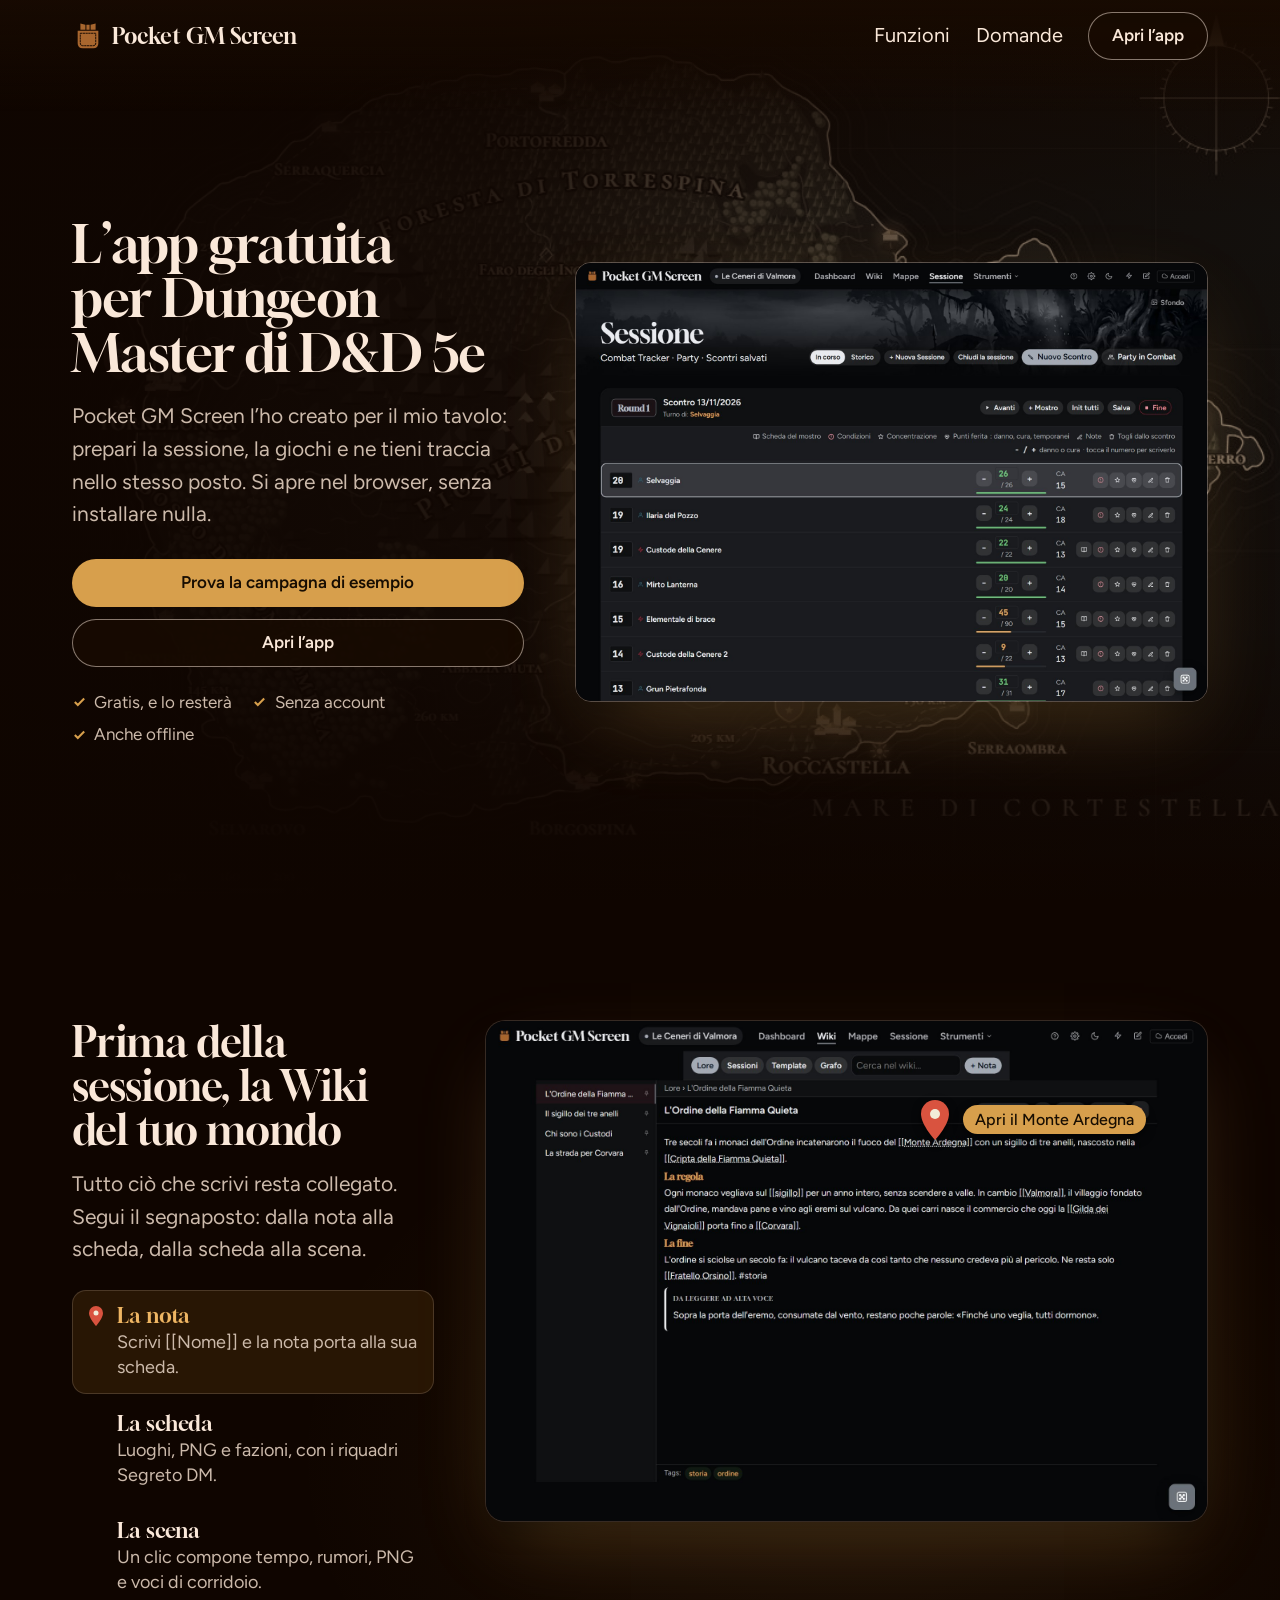
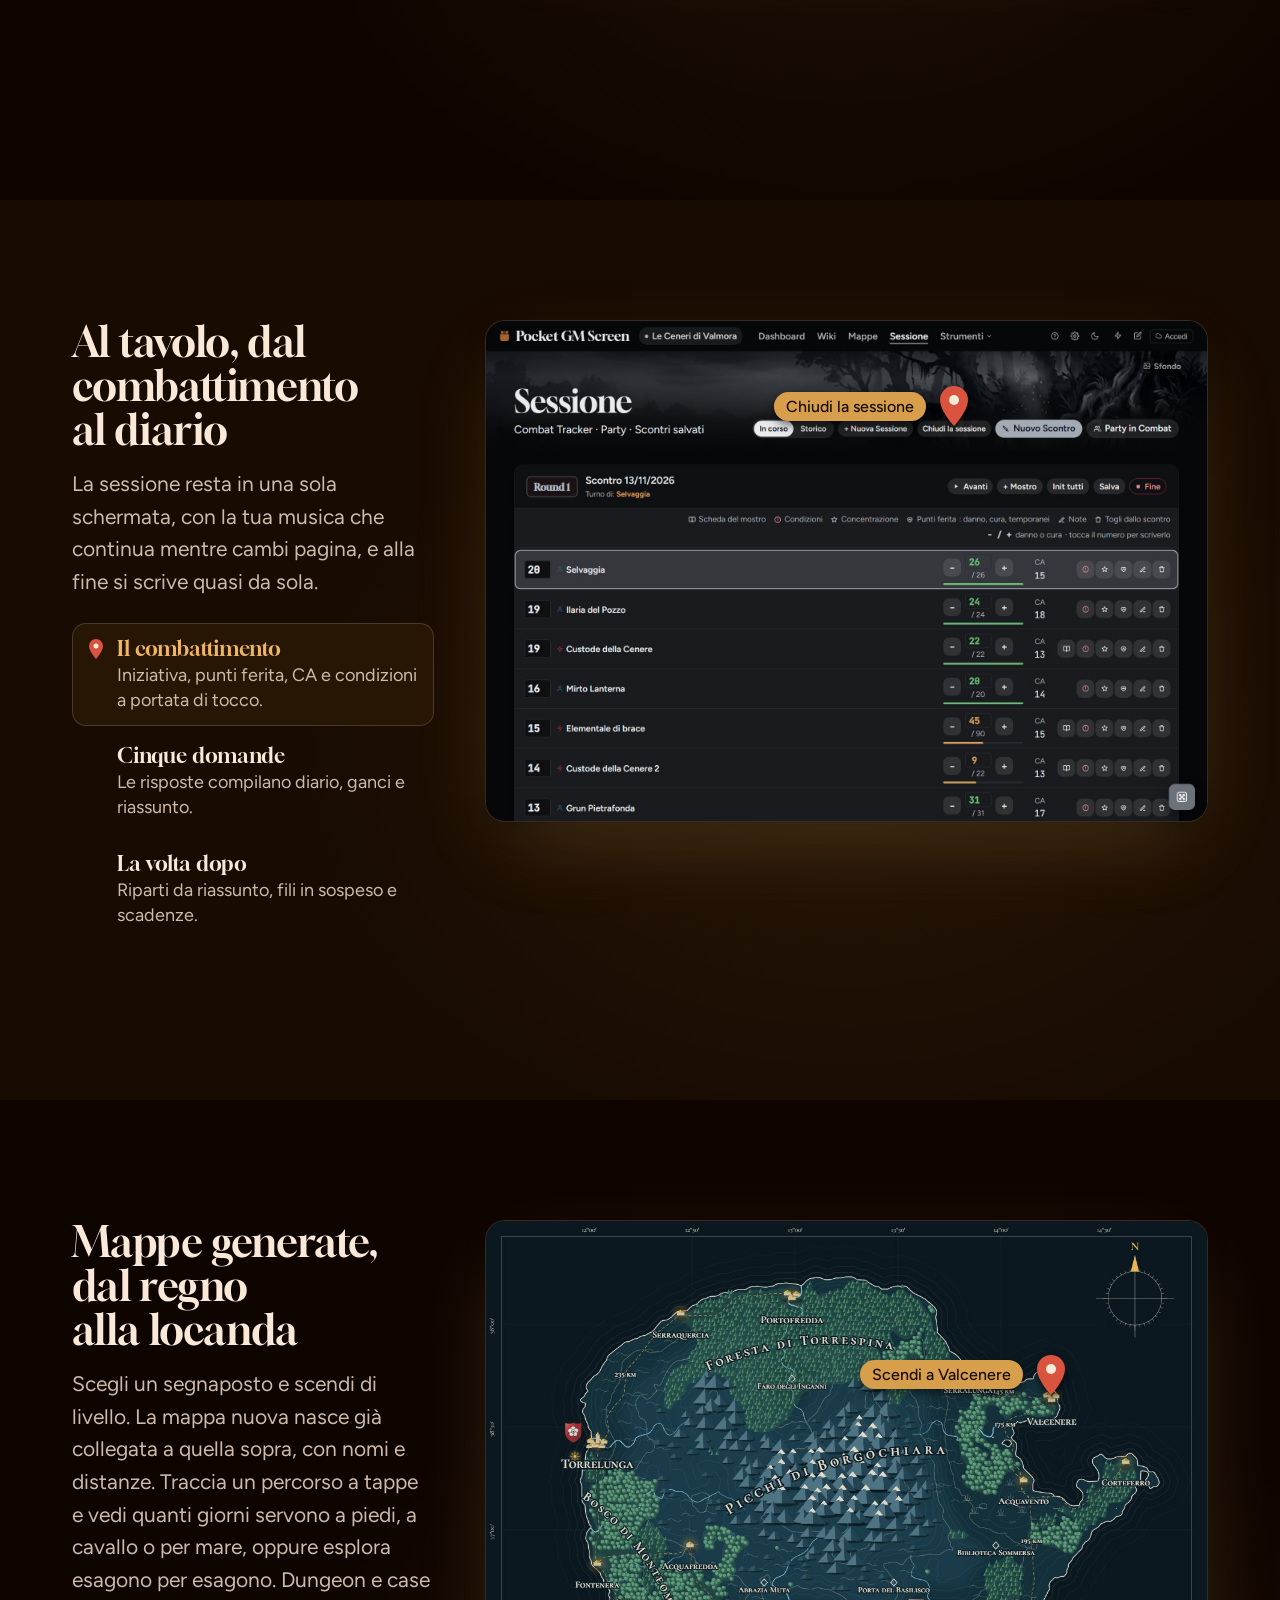
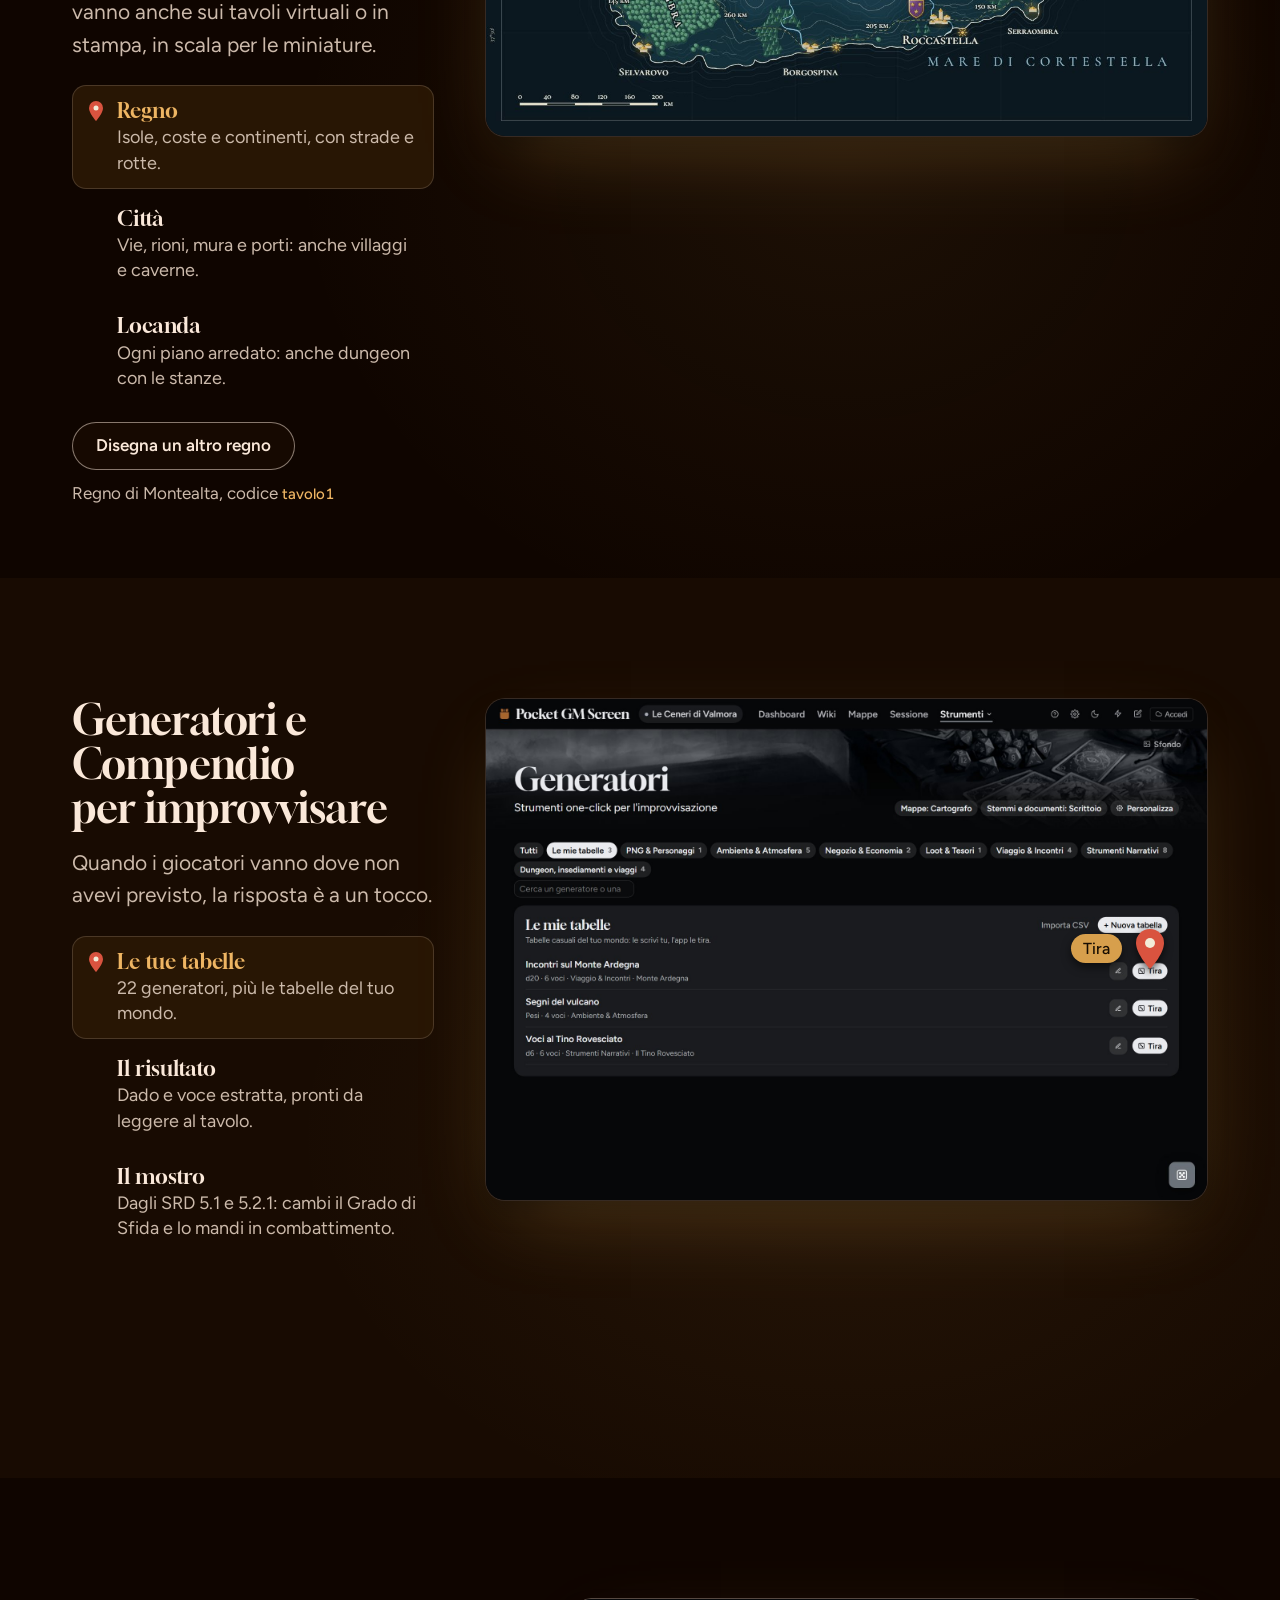
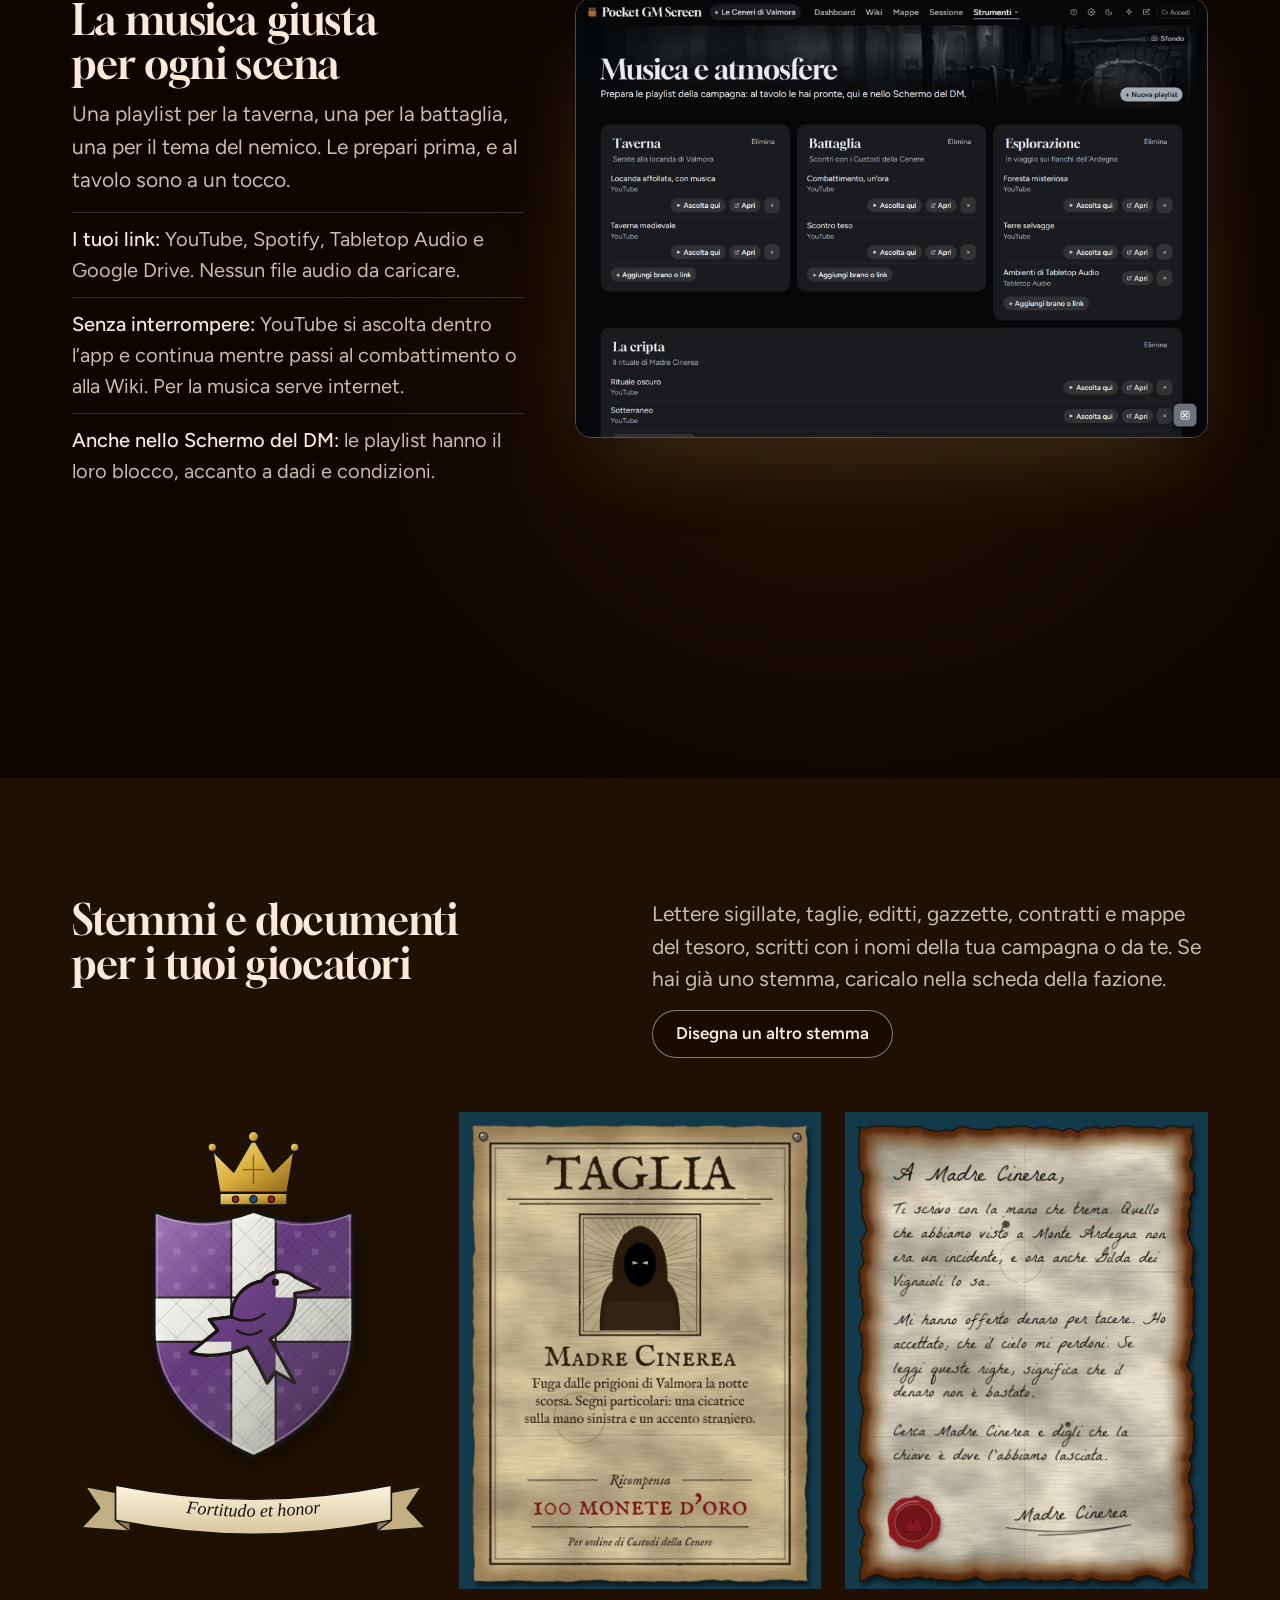
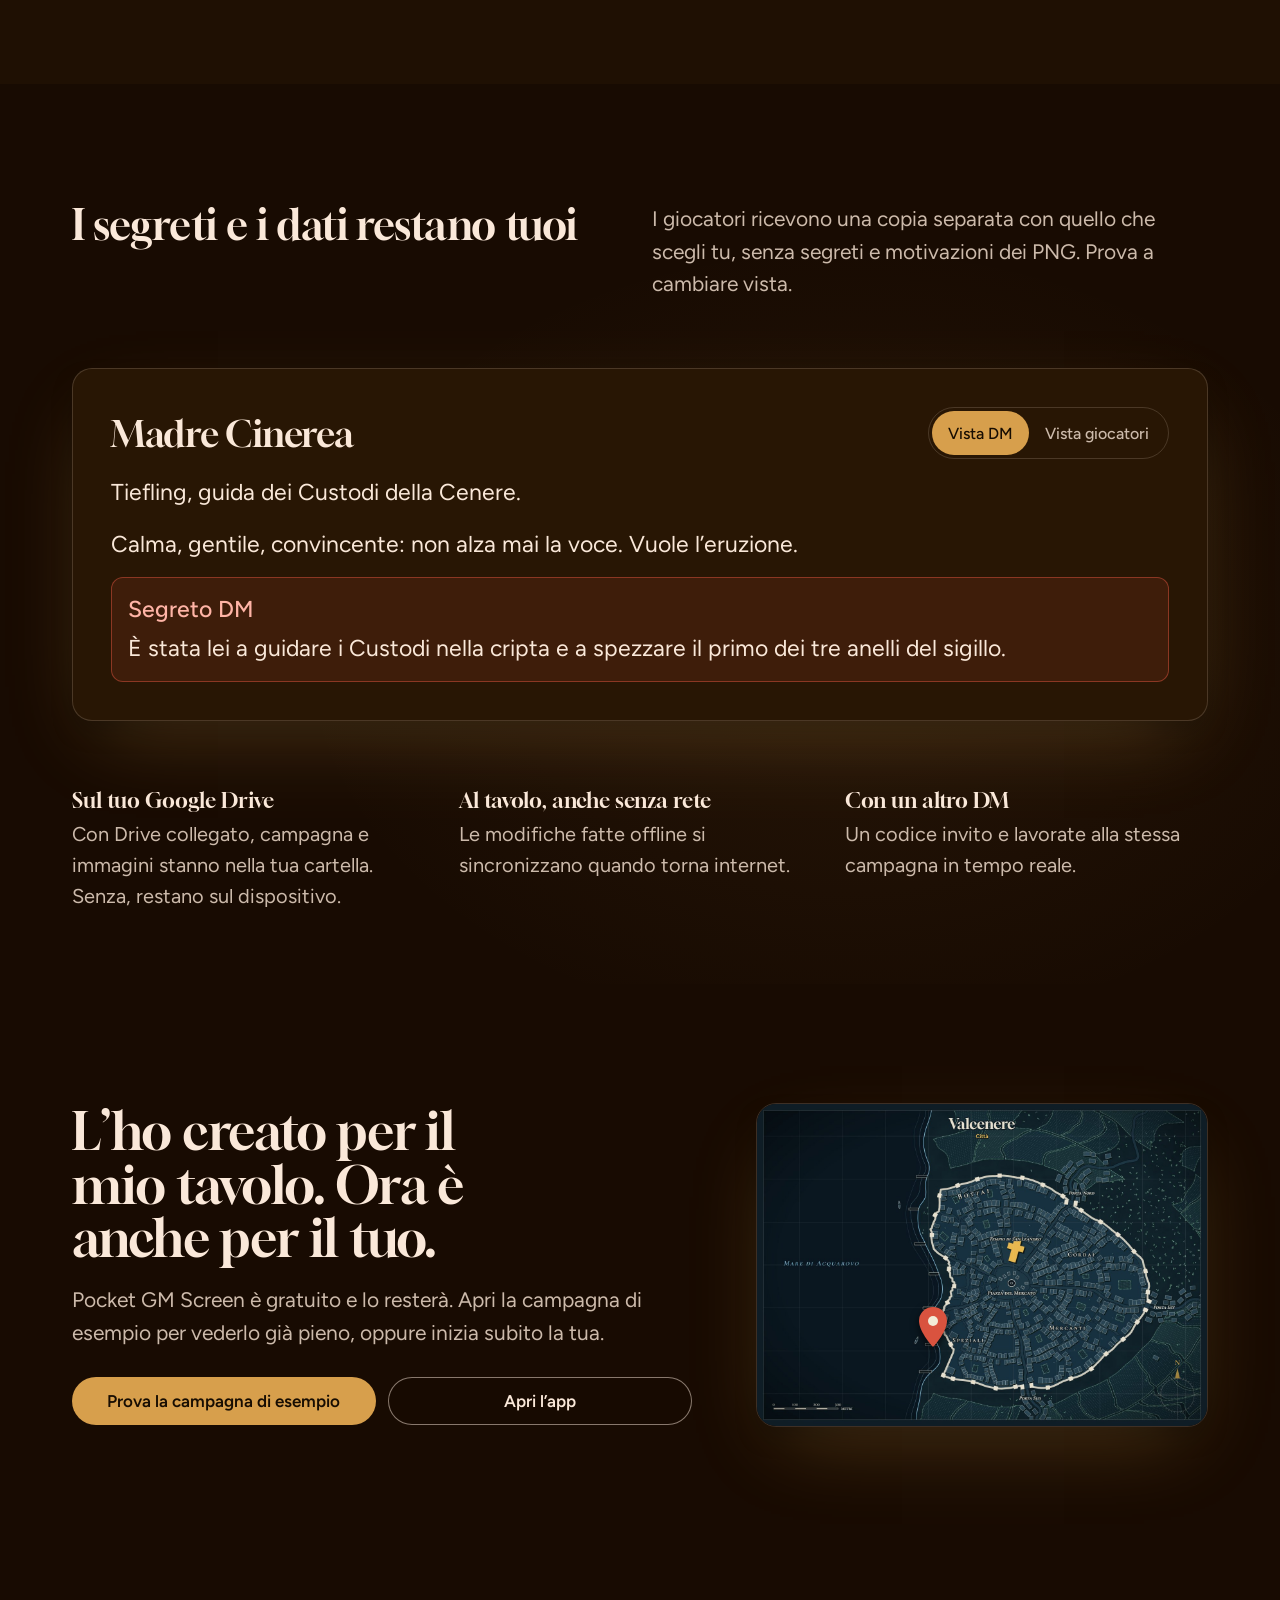
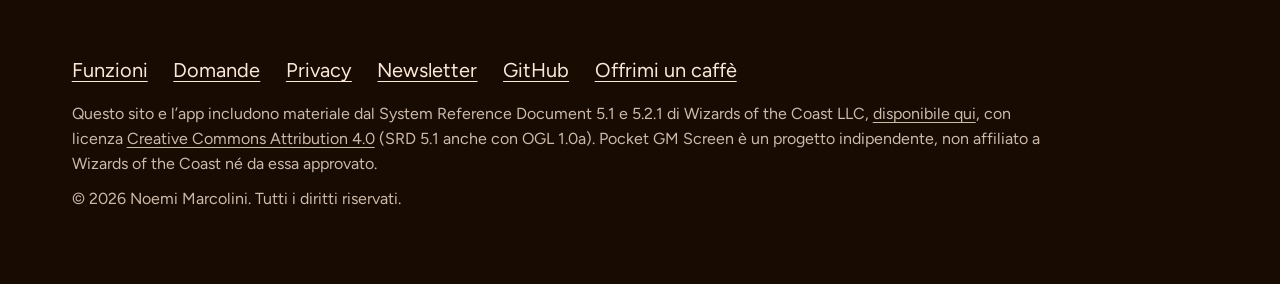
==== commit 53b50c76: "Ko-fi senza disturbare: voce "Offrimi un caffè" nel menu Aiuto; dopo la 3a sessione chiusa (e poi og" ====
--- a/scopri/index.html
+++ b/scopri/index.html
@@ -222,6 +222,7 @@
         <li><a href="privacy.html">Privacy</a></li>
         <li><a href="https://bda22242.sibforms.com/serve/[base64]" rel="noopener">Newsletter</a></li>
         <li><a href="https://github.com/gdr-sys/dm-toolkit" rel="noopener">GitHub</a></li>
+        <li><a href="https://ko-fi.com/noemimarcolini" rel="noopener">Offrimi un caffè</a></li>
       </ul>
       <p>Questo sito e l’app includono materiale dal System Reference Document 5.1 e 5.2.1 di Wizards of the Coast LLC, <a href="https://www.dndbeyond.com/srd" rel="noopener">disponibile qui</a>, con licenza <a href="https://creativecommons.org/licenses/by/4.0/legalcode" rel="noopener">Creative Commons Attribution 4.0</a> (SRD 5.1 anche con OGL 1.0a). Pocket GM Screen è un progetto indipendente, non affiliato a Wizards of the Coast né da essa approvato.</p>
       <p>© 2026 Noemi Marcolini. Tutti i diritti riservati.</p>
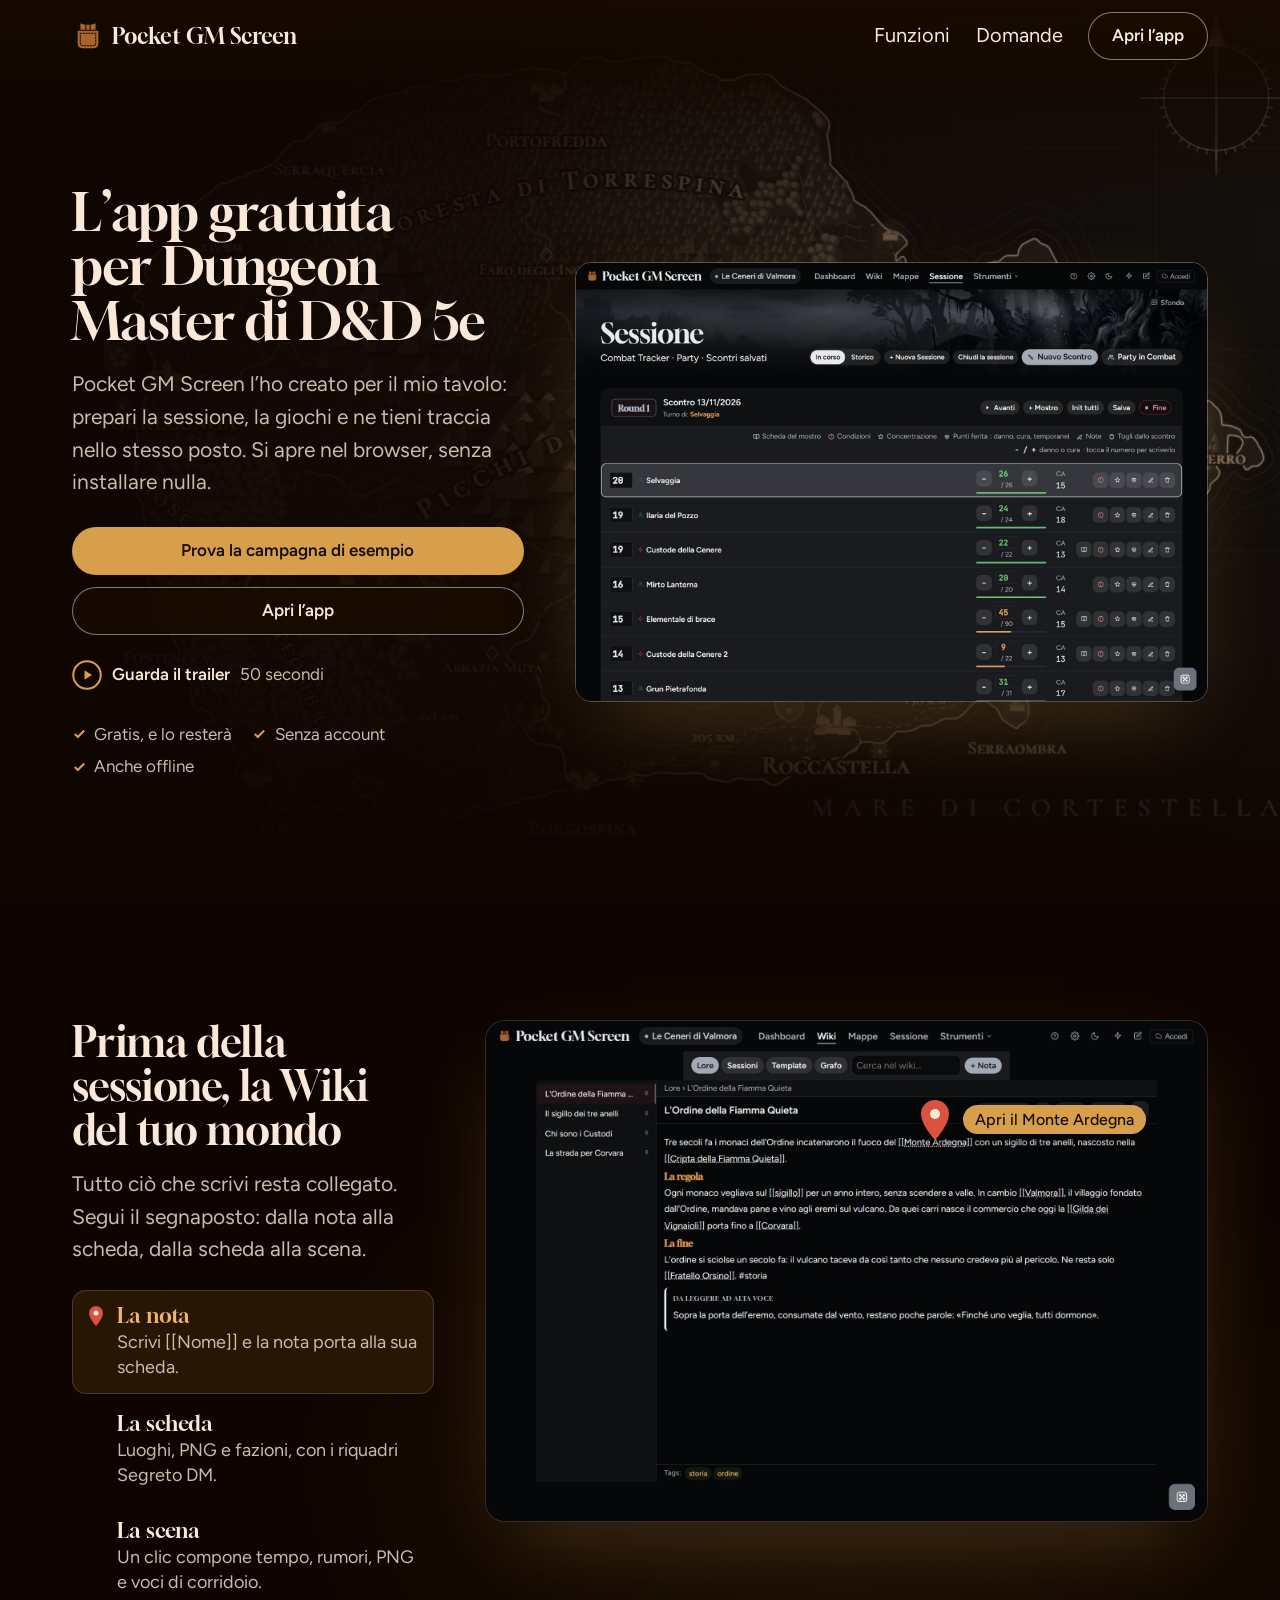
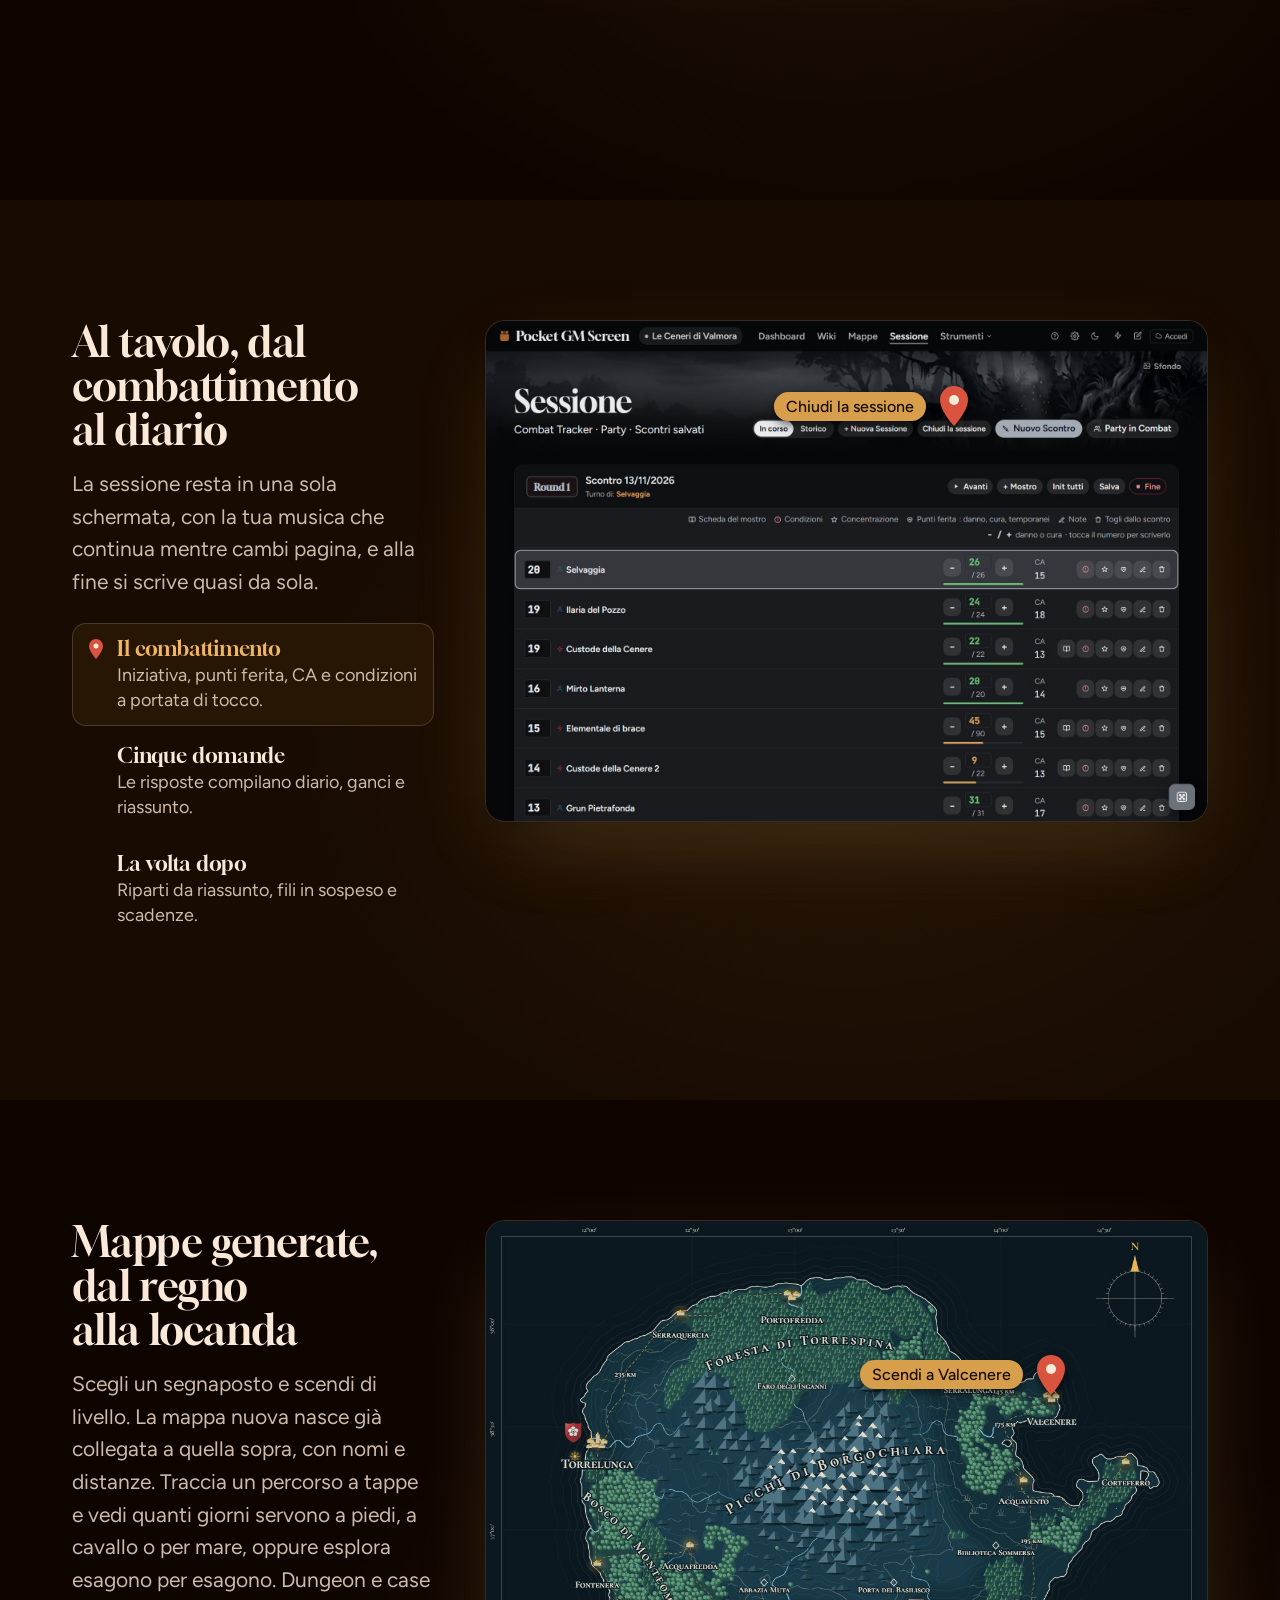
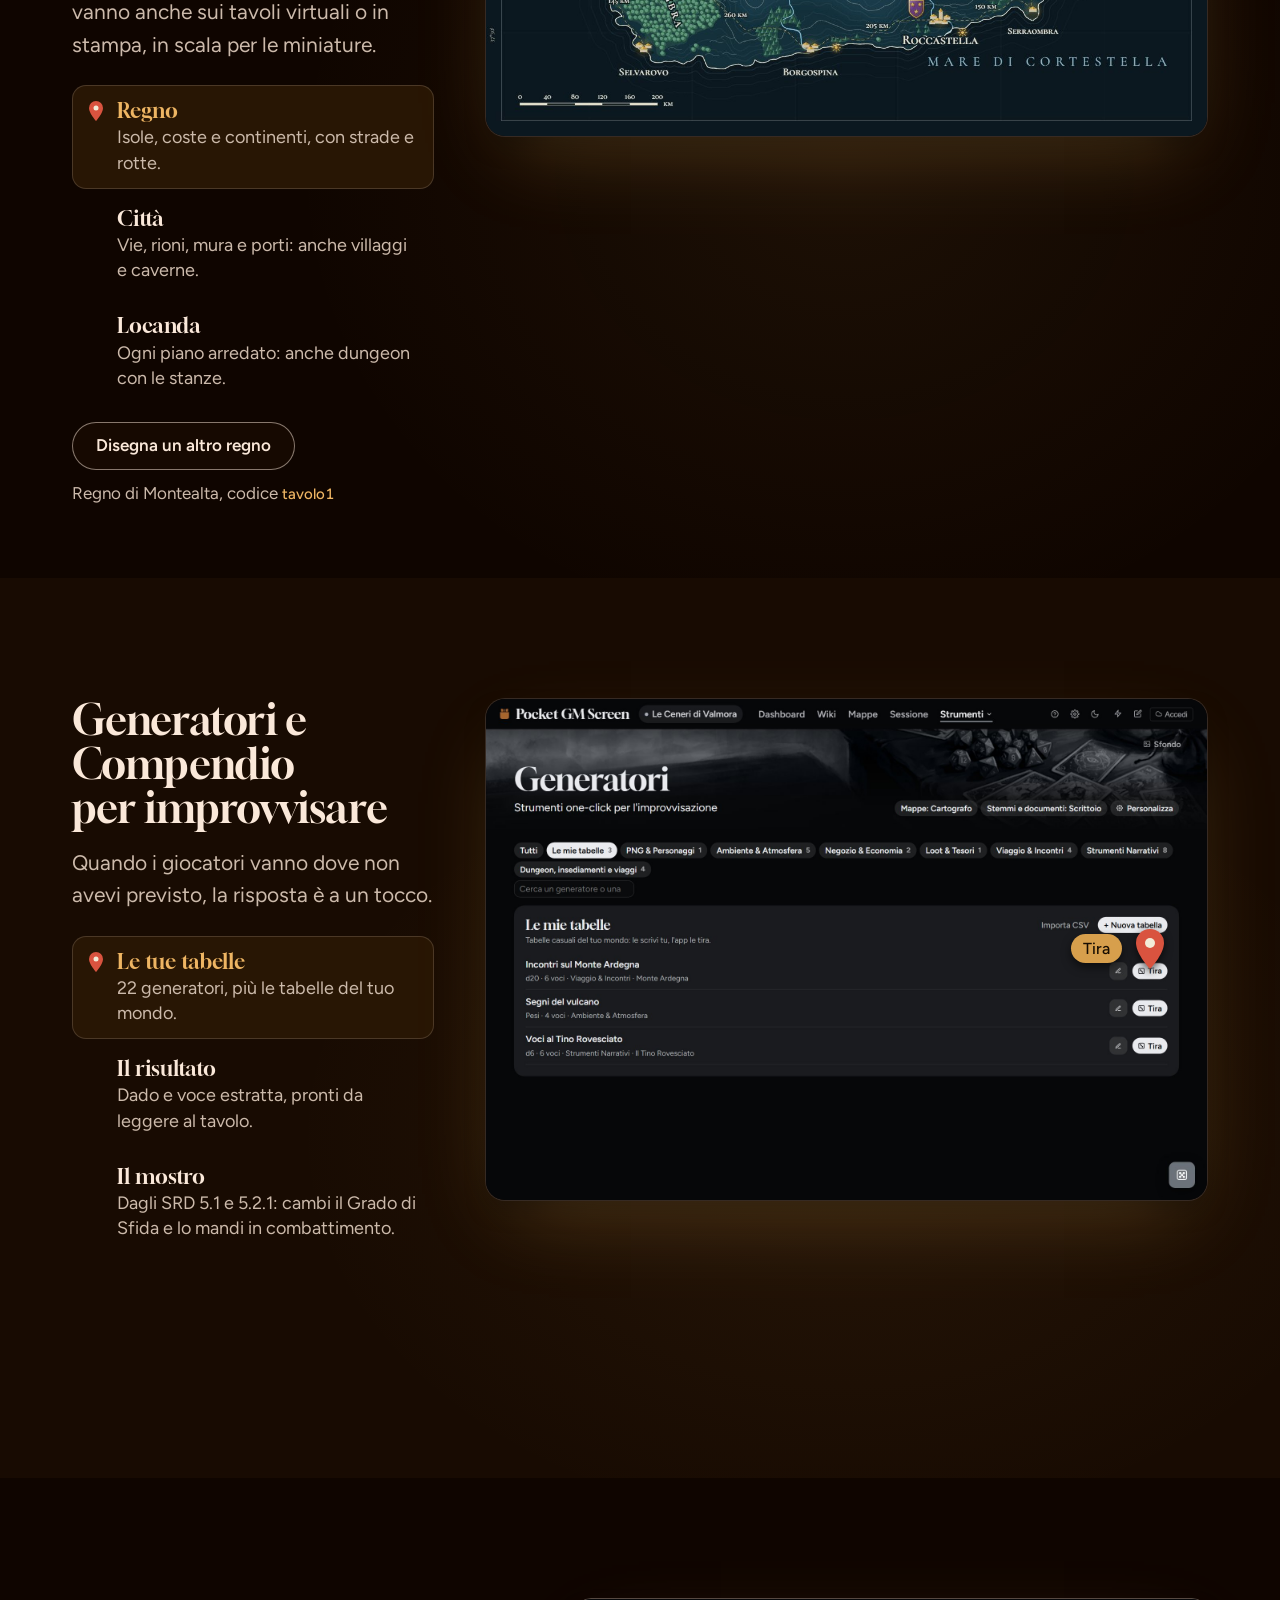
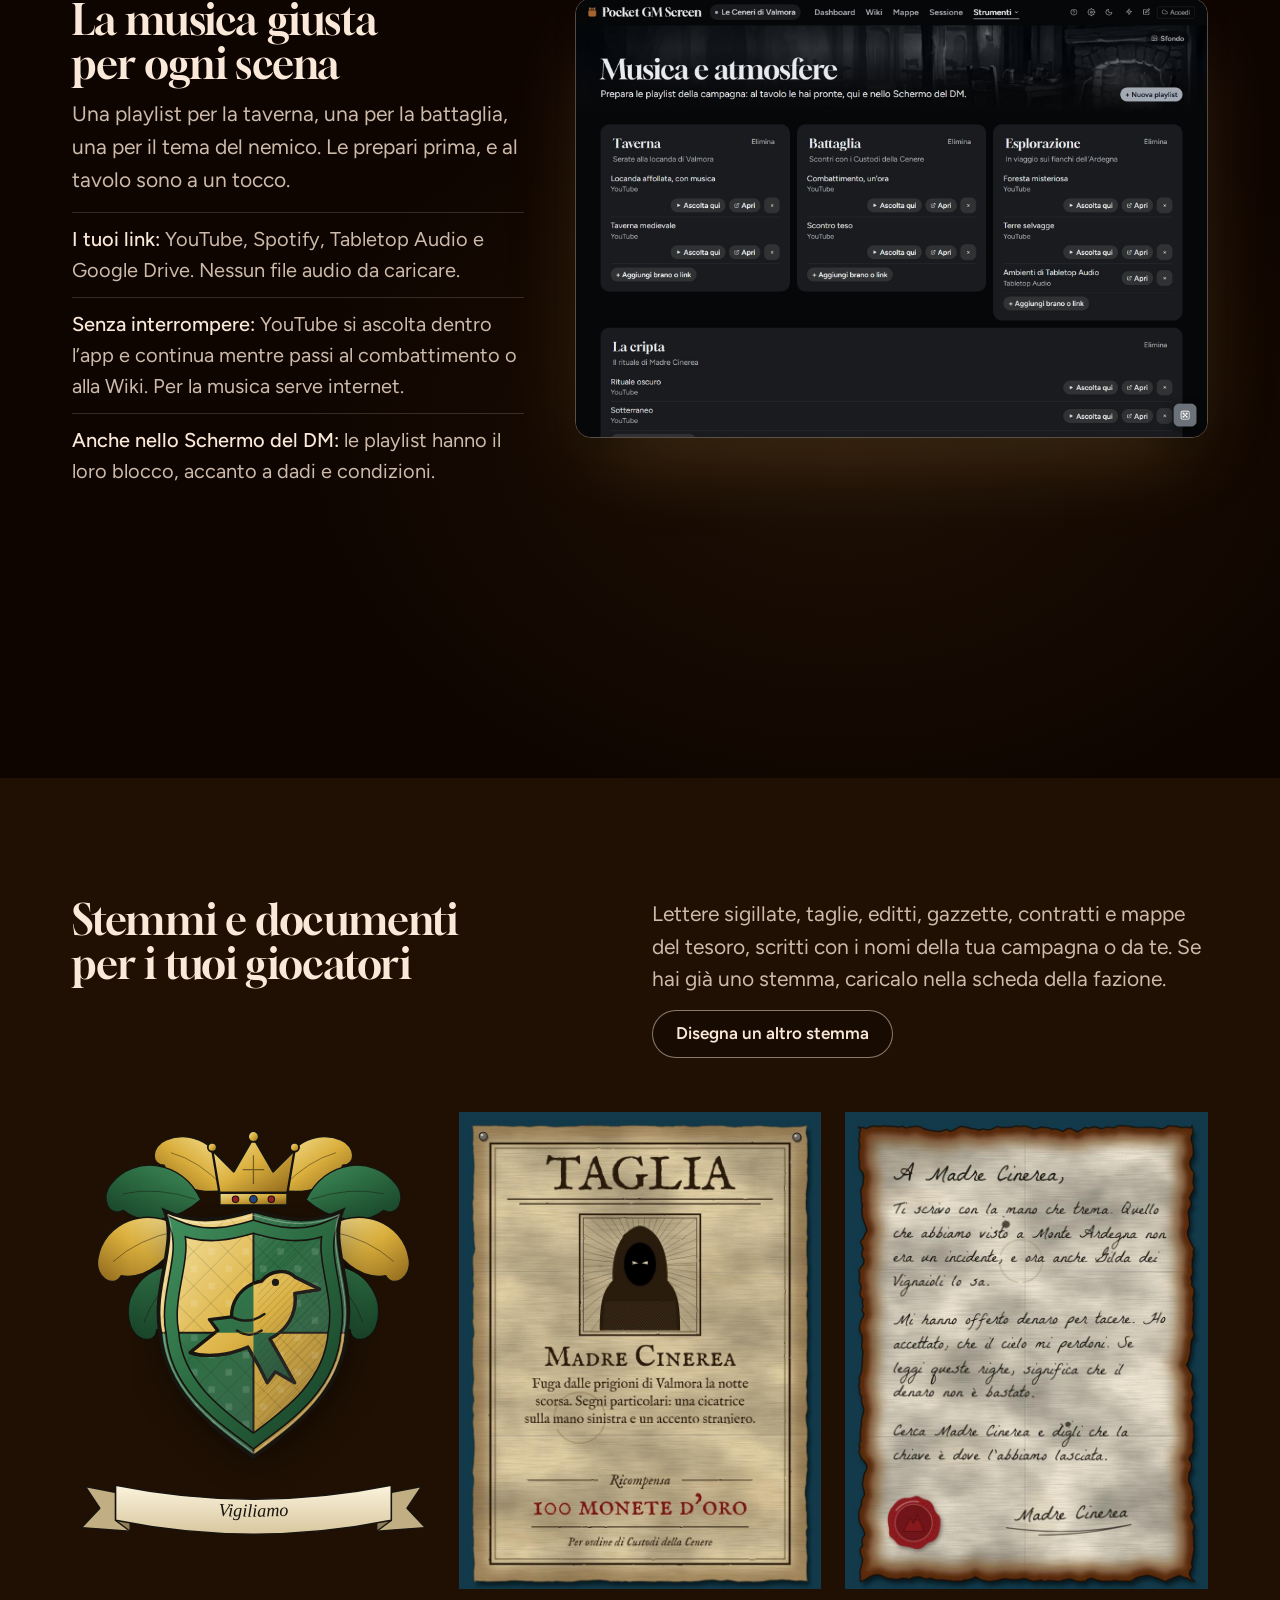
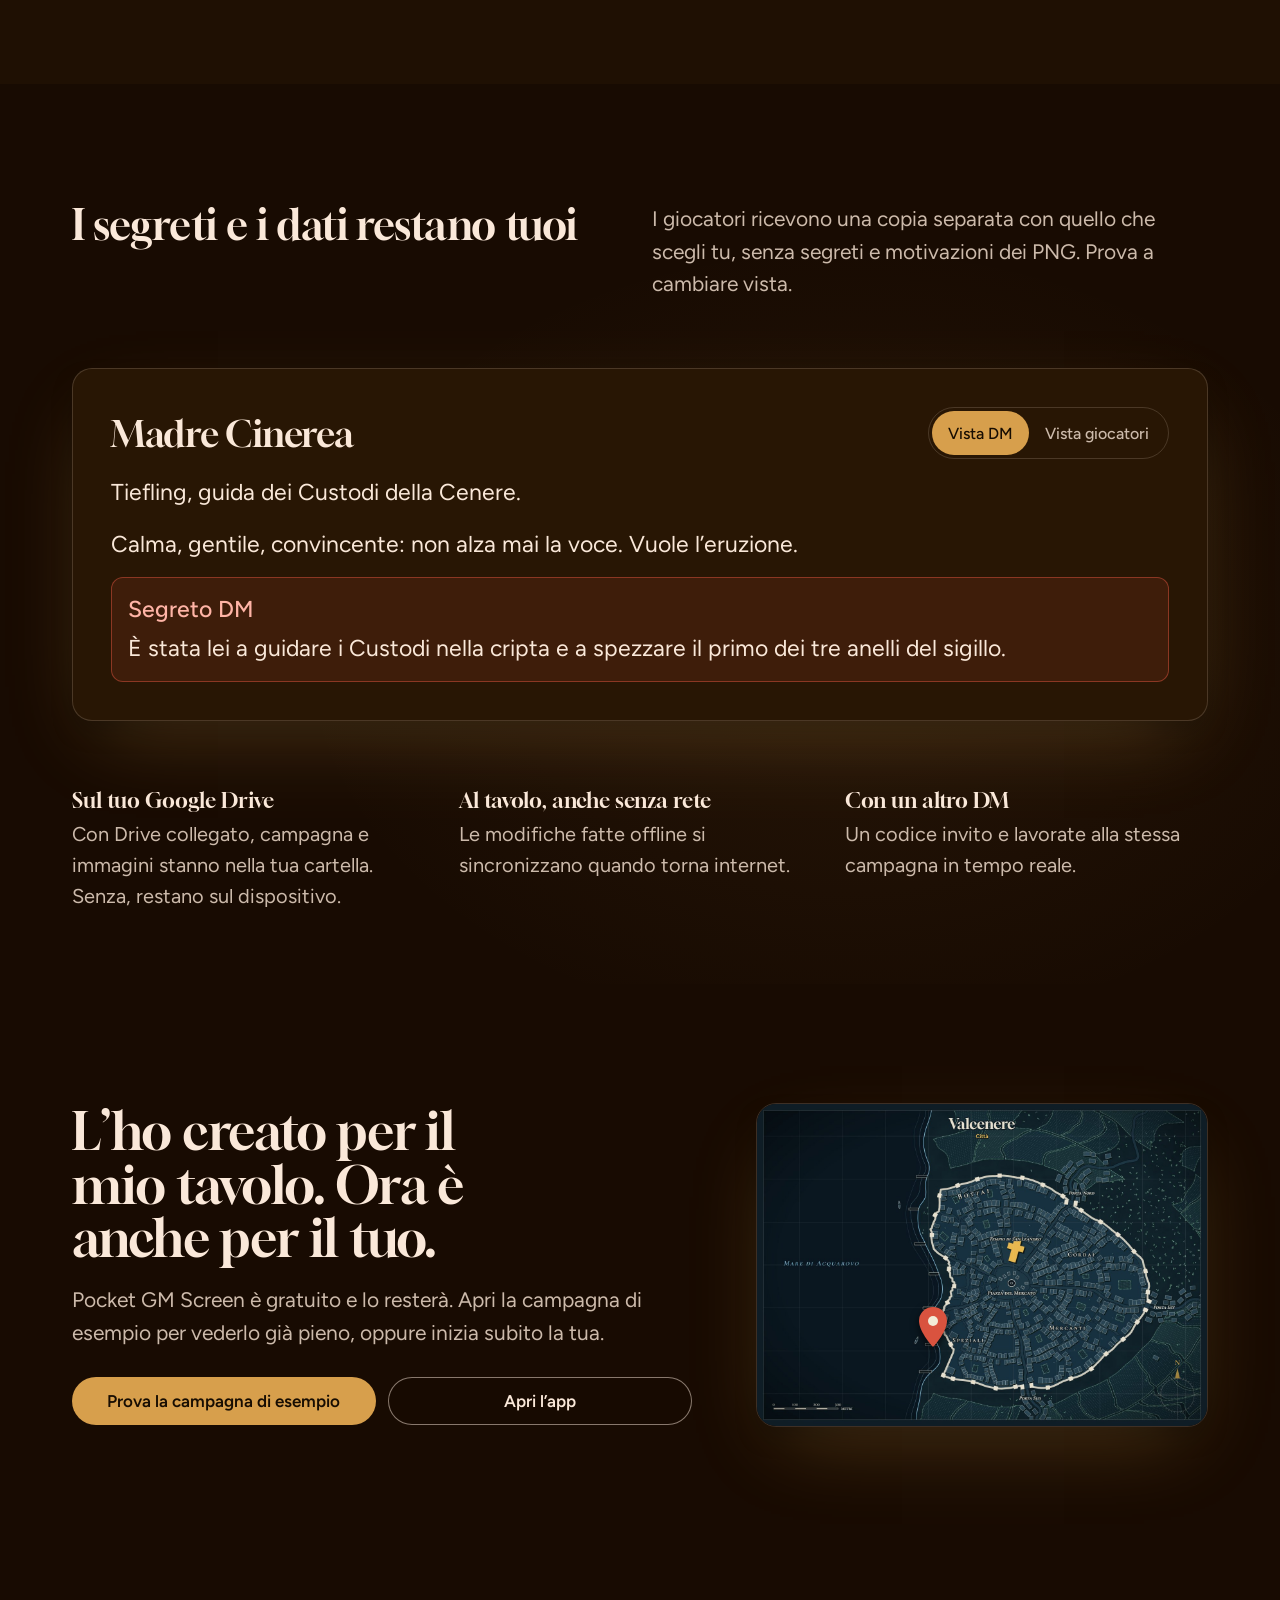
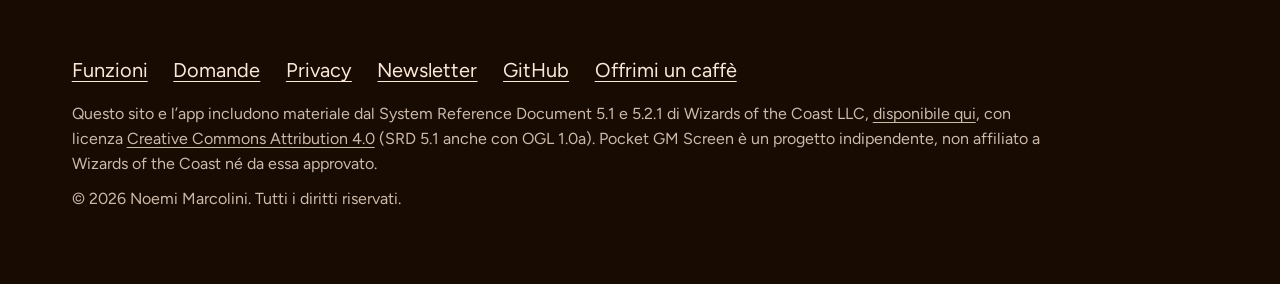
==== commit f7ae9c7b: "Sito di presentazione: "Guarda il trailer" sotto i pulsanti apre il trailer di 50 secondi in una fin" ====
--- a/scopri/index.html
+++ b/scopri/index.html
@@ -46,6 +46,7 @@
           <a class="bott bott--piena" href="../?demo=1">Prova la campagna di esempio</a>
           <a class="bott bott--filo" href="../">Apri l’app</a>
         </div>
+        <button class="trailer-apri" type="button" aria-haspopup="dialog" aria-controls="trailer"><svg viewBox="0 0 24 24" aria-hidden="true"><circle cx="12" cy="12" r="11" fill="none" stroke="currentColor" stroke-width="1.6"/><path d="M10 8.2v7.6l6-3.8z" fill="currentColor"/></svg>Guarda il trailer <span>50 secondi</span></button>
         <ul class="fatti">
           <li><svg viewBox="0 0 16 16" fill="none" stroke="currentColor" stroke-width="2.2" aria-hidden="true"><path d="m3 8.5 3.2 3.2L13 4.8"/></svg>Gratis, e lo resterà</li>
           <li><svg viewBox="0 0 16 16" fill="none" stroke="currentColor" stroke-width="2.2" aria-hidden="true"><path d="m3 8.5 3.2 3.2L13 4.8"/></svg>Senza account</li>
@@ -55,6 +56,11 @@
       <div class="hero__app"><img src="img/app-sessione.jpg" alt="Pocket GM Screen durante un combattimento: ordine di iniziativa, punti ferita e classe armatura." width="1800" height="1250" fetchpriority="high"></div>
     </div>
   </section>
+
+  <dialog class="trailer" id="trailer" aria-label="Trailer di Pocket GM Screen">
+    <video src="video/trailer.mp4" poster="video/trailer.jpg" controls playsinline preload="none" width="1920" height="1080"></video>
+    <div class="trailer__piede"><a href="https://youtu.be/VDOrEB4ioKI" rel="noopener">Guardalo su YouTube</a><button class="bott bott--filo" type="button" data-chiudi>Chiudi</button></div>
+  </dialog>
 
   <section class="discesa" id="wiki">
     <div class="wrap due">
--- a/scopri/sito.css
+++ b/scopri/sito.css
@@ -242,3 +242,15 @@
 @media (prefers-reduced-motion: reduce) {
   *, *::before, *::after { animation: none !important; transition-duration: .01ms !important; scroll-behavior: auto !important; }
 }
+
+/* Trailer: pulsante discreto sotto le azioni e finestra con il video */
+.trailer-apri { display: inline-flex; align-items: center; gap: .6em; margin-top: 18px; padding: .4em 0; min-height: 44px; border: 0; background: none; color: var(--carta); font: 600 1.0625rem/1.2 var(--testo); cursor: pointer; }
+.trailer-apri svg { width: 30px; height: 30px; color: var(--ambra); transition: transform .2s var(--curva); }
+.trailer-apri span { color: var(--nebbia); font-weight: 400; }
+.trailer-apri:hover svg { transform: scale(1.08); }
+.trailer { width: min(1100px, calc(100vw - 32px)); max-height: calc(100vh - 32px); padding: 0; border: 0; border-radius: var(--raggio); background: var(--fondo); color: var(--carta); box-shadow: 0 40px 120px -20px #000; overflow: hidden; }
+.trailer::backdrop { background: color-mix(in oklch, var(--stanza) 82%, transparent); backdrop-filter: blur(4px); }
+.trailer video { display: block; width: 100%; height: auto; aspect-ratio: 16 / 9; background: #000; }
+.trailer__piede { display: flex; align-items: center; justify-content: space-between; gap: 16px; padding: 14px 18px; font-size: 1rem; }
+.trailer__piede a { color: var(--nebbia); }
+@media (prefers-reduced-motion: reduce) { .trailer-apri svg { transition: none; } }
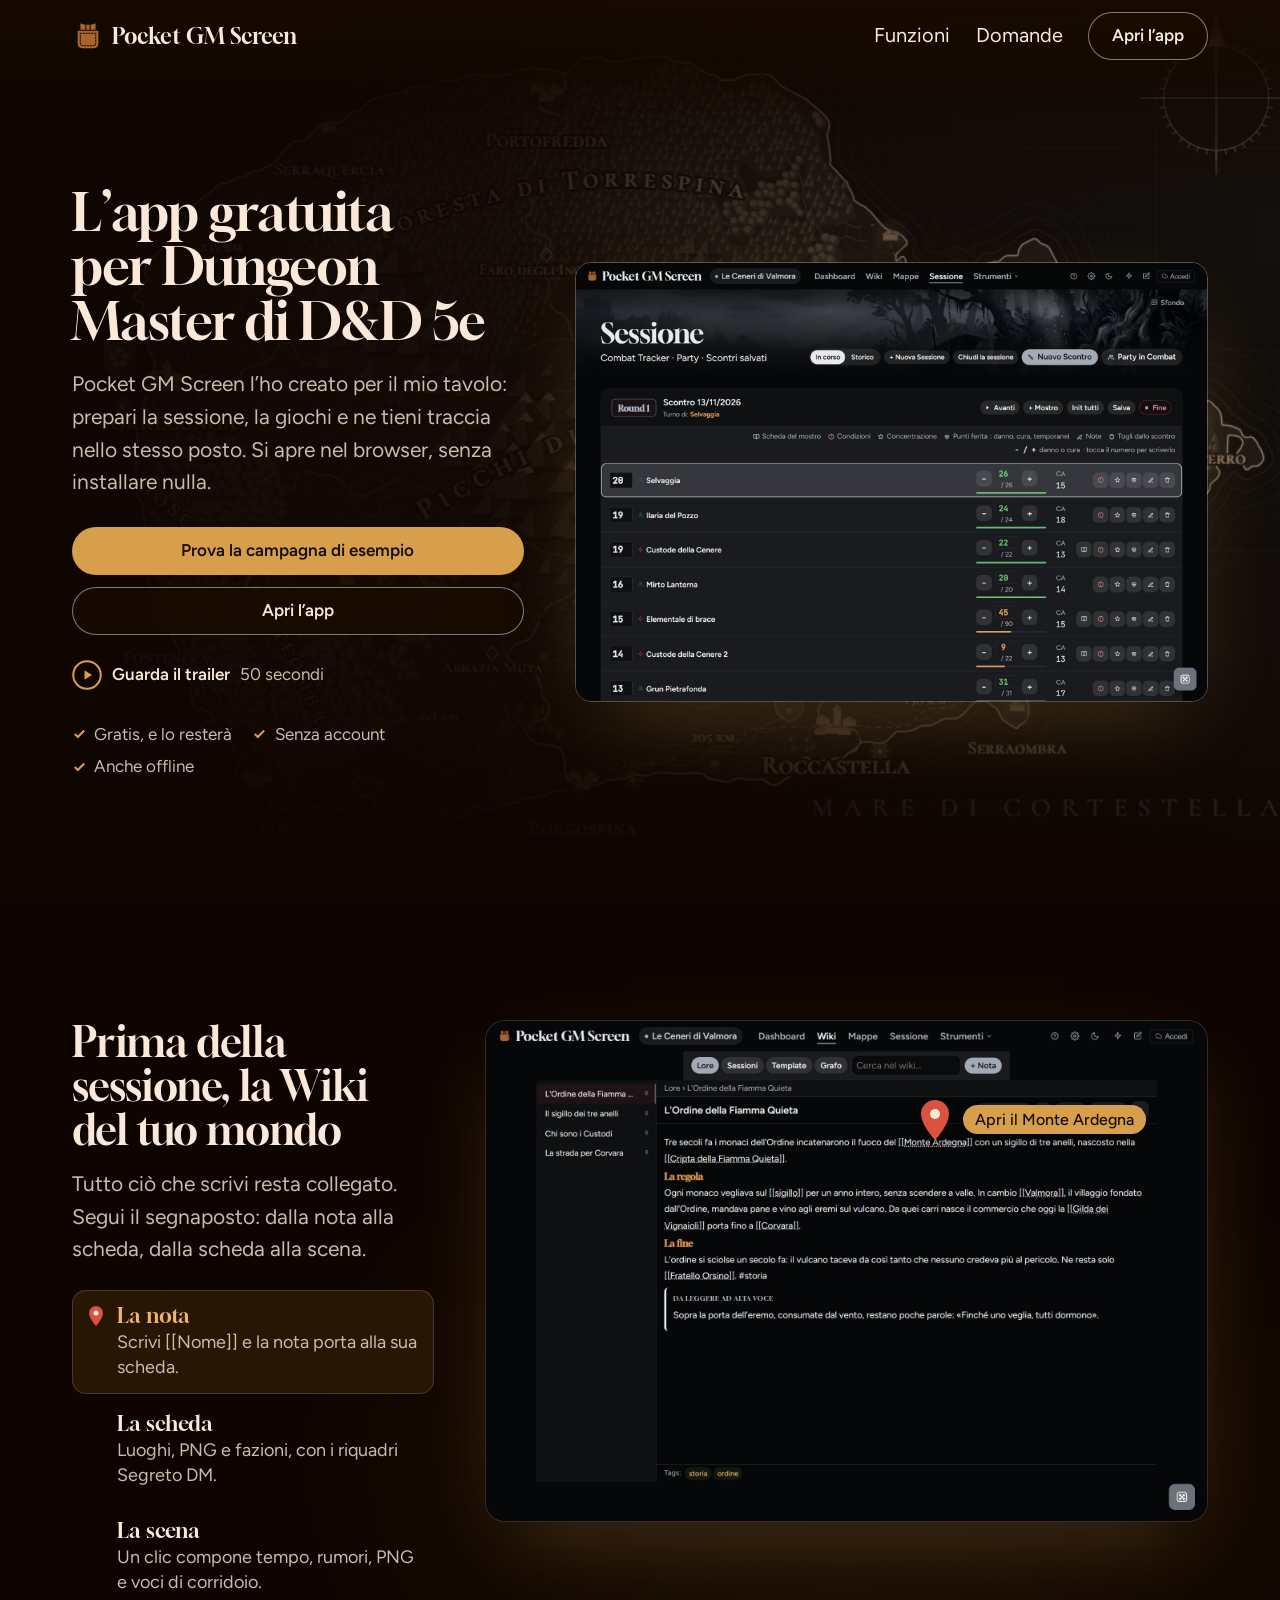
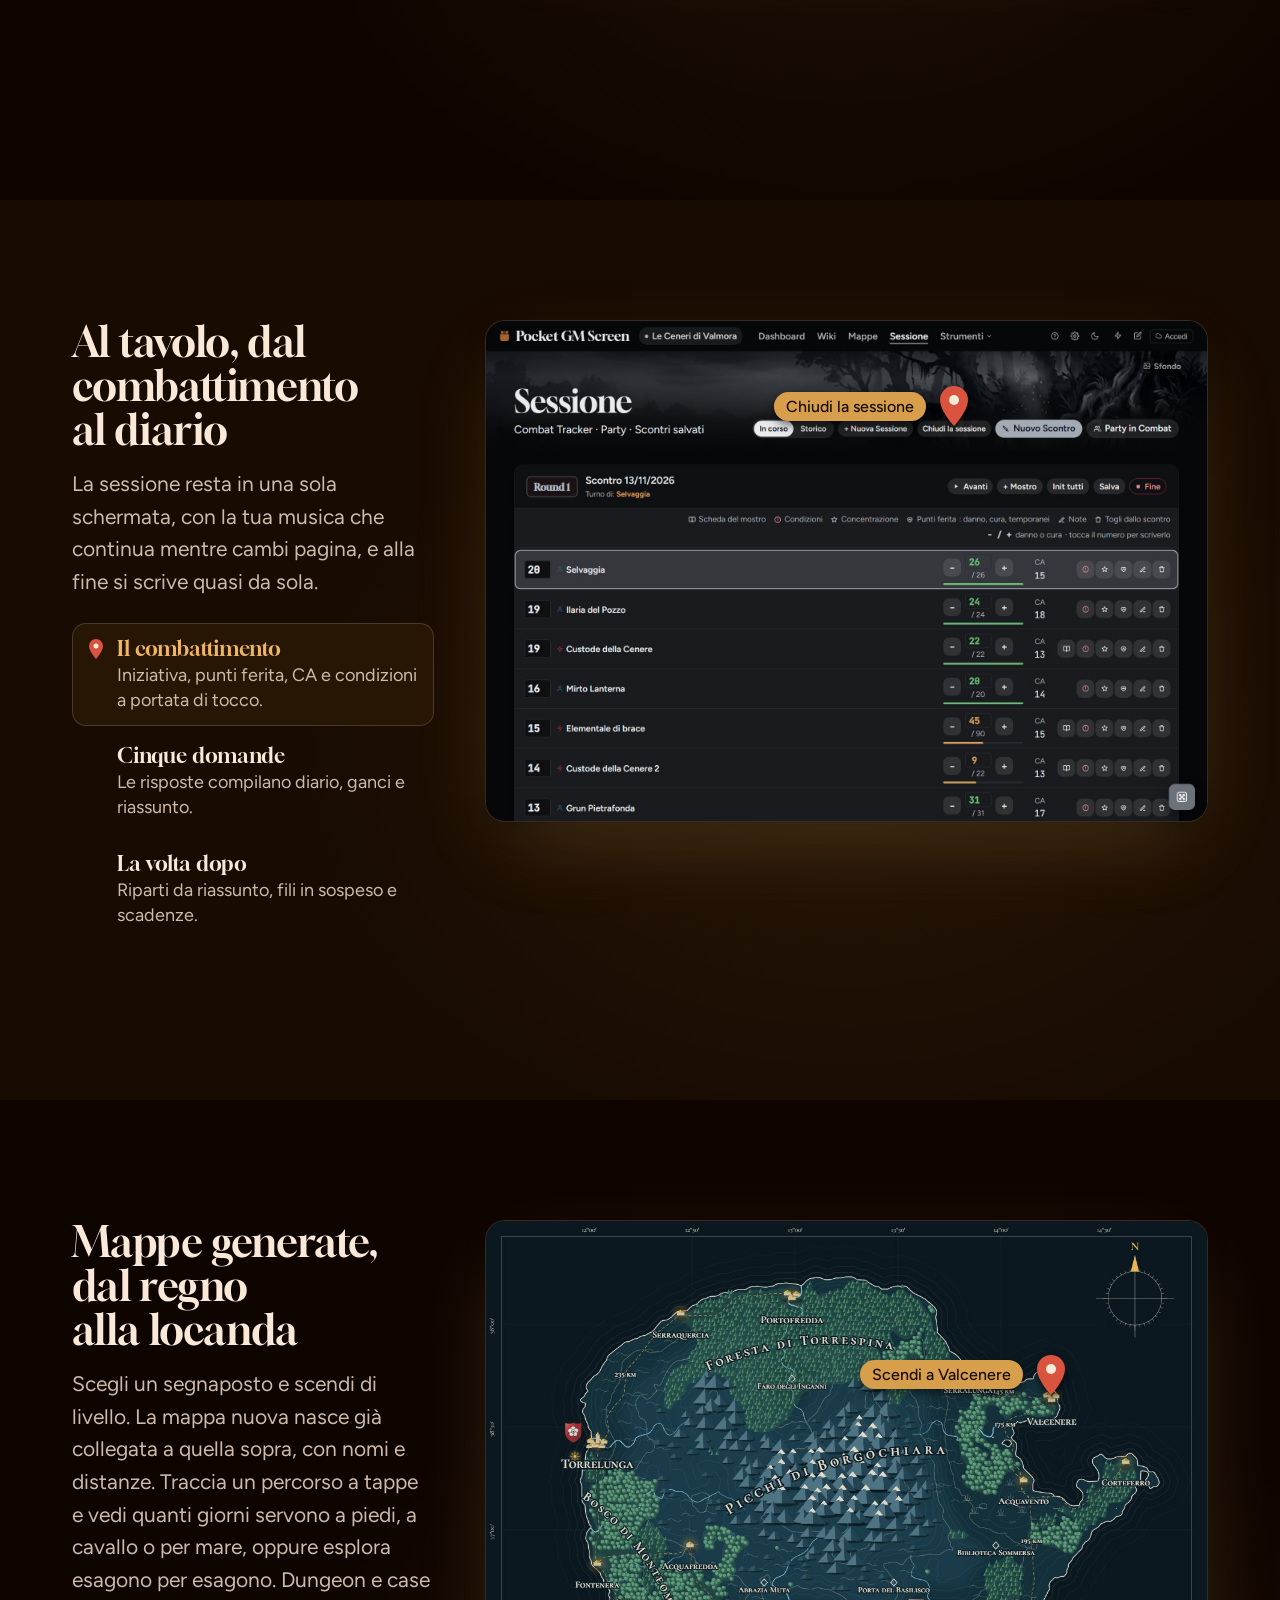
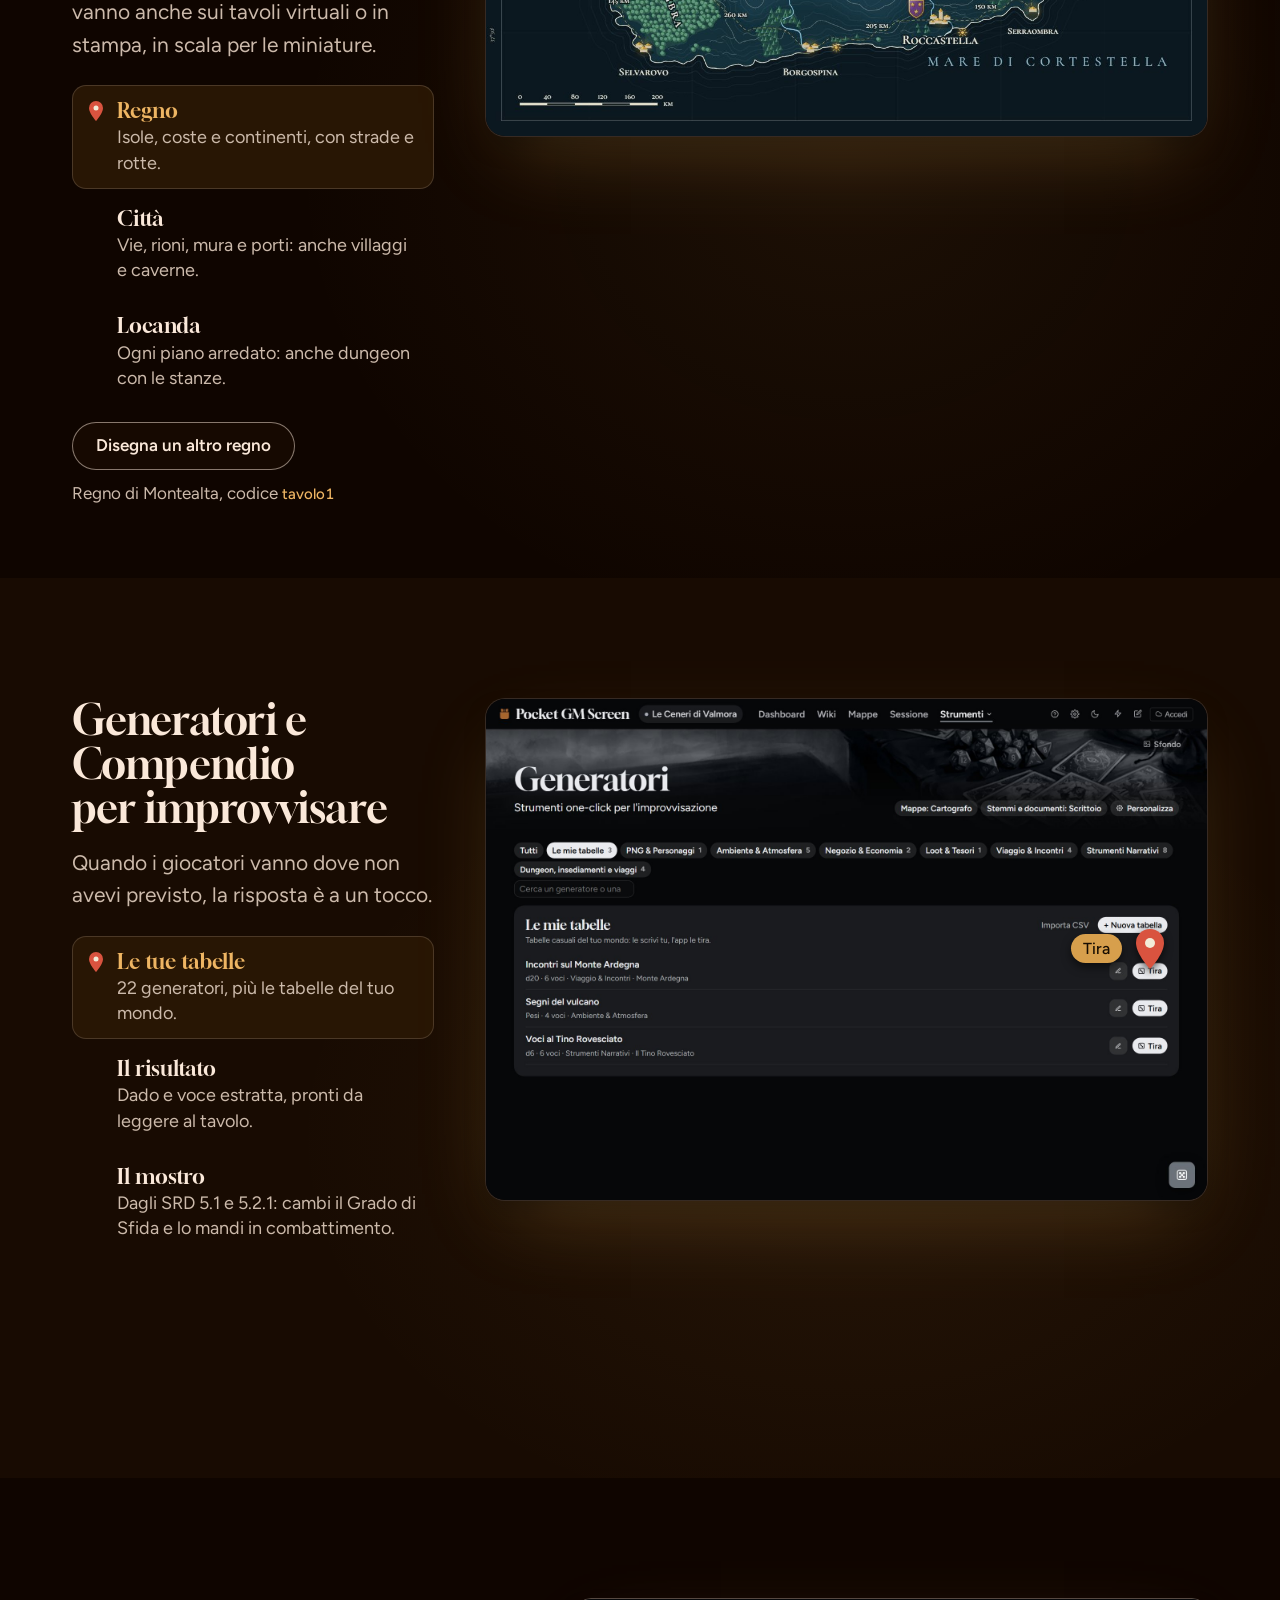
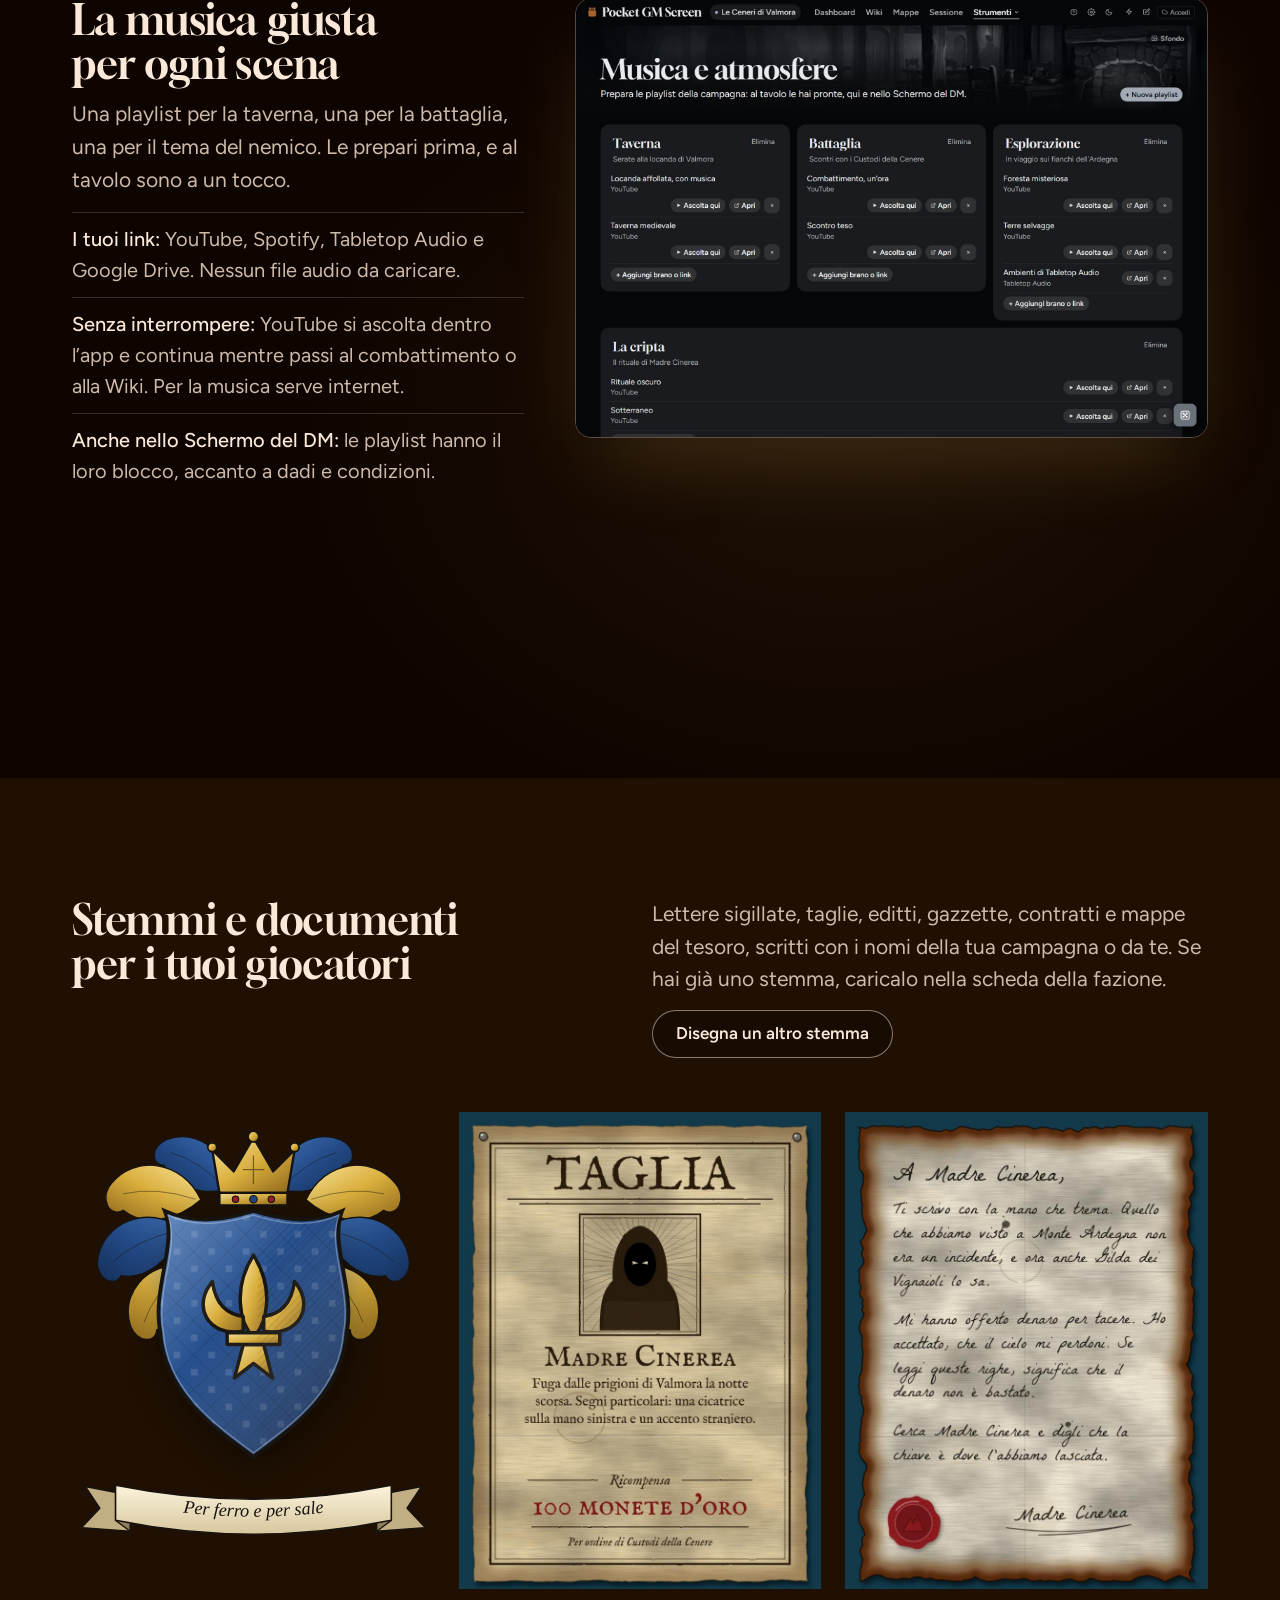
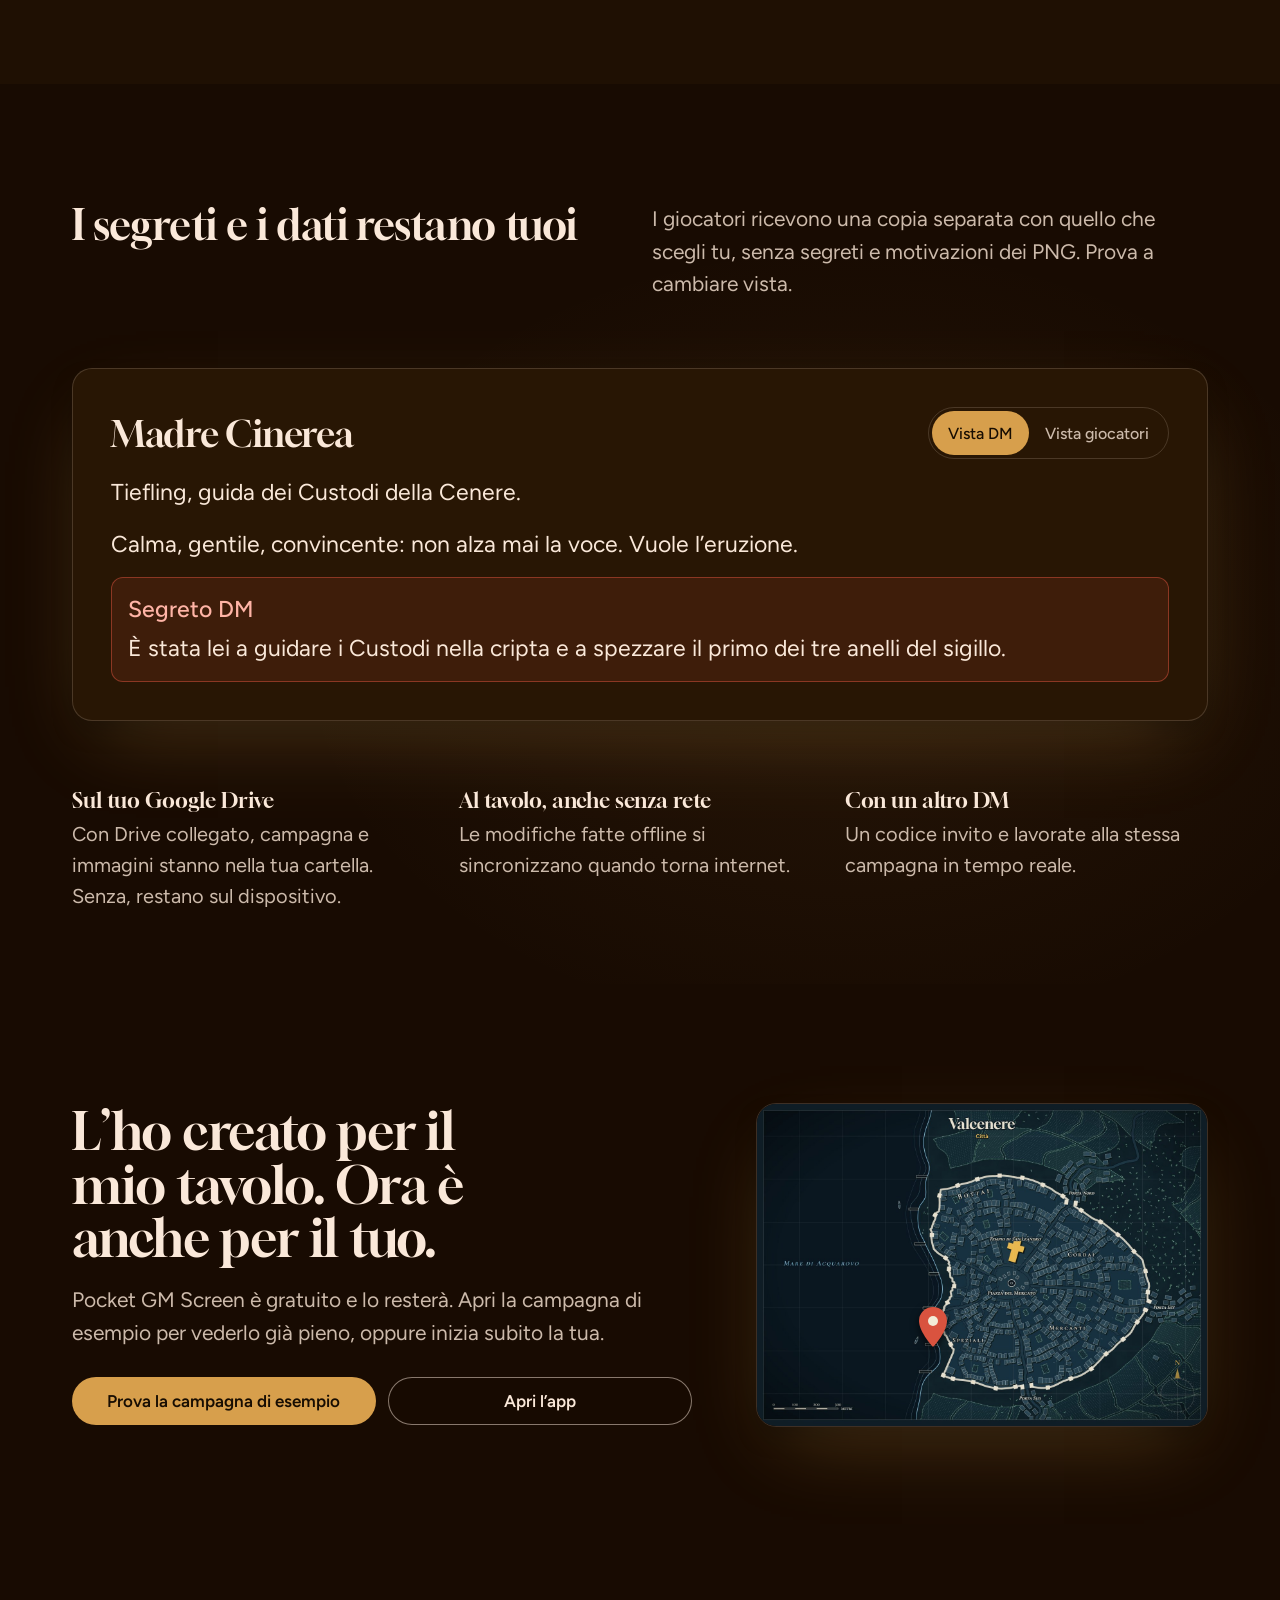
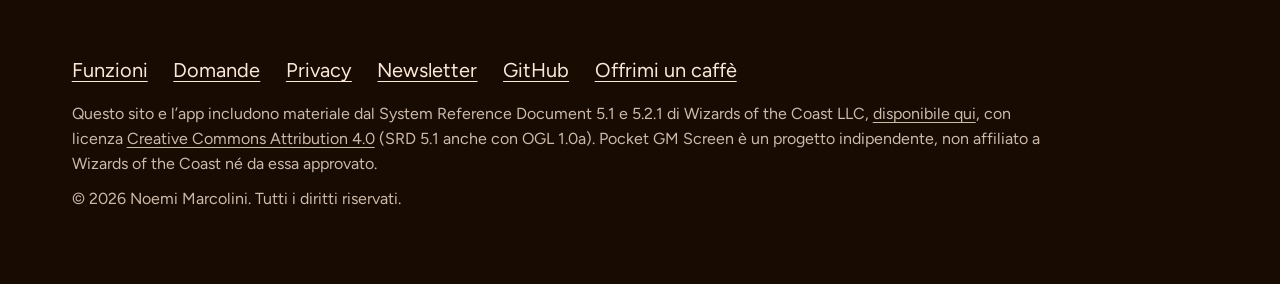
==== commit 22e169f6: "Pinterest: meta tag per rivendicare il sito (app e pagina di presentazione) Co-Authored-By: Claude O" ====
--- a/scopri/index.html
+++ b/scopri/index.html
@@ -6,6 +6,7 @@
 <meta name="viewport" content="width=device-width, initial-scale=1">
 <title>Pocket GM Screen: l’app gratuita per master di D&amp;D 5e</title>
 <meta name="description" content="Prepari la sessione, disegni il mondo e gestisci il combattimento nello stesso posto. Gratuita, nel browser, senza installare nulla.">
+<meta name="p:domain_verify" content="0f5a7afc2e8673da73c19c19d3362616">
 <meta property="og:title" content="Pocket GM Screen: l'app gratuita per master di D&amp;D 5e">
 <meta property="og:description" content="Prepari la sessione, disegni il mondo e gestisci il combattimento nello stesso posto. Gratuita, nel browser, senza installare nulla.">
 <meta property="og:image" content="https://pocketgmscreen.pages.dev/scopri/img/anteprima.png">
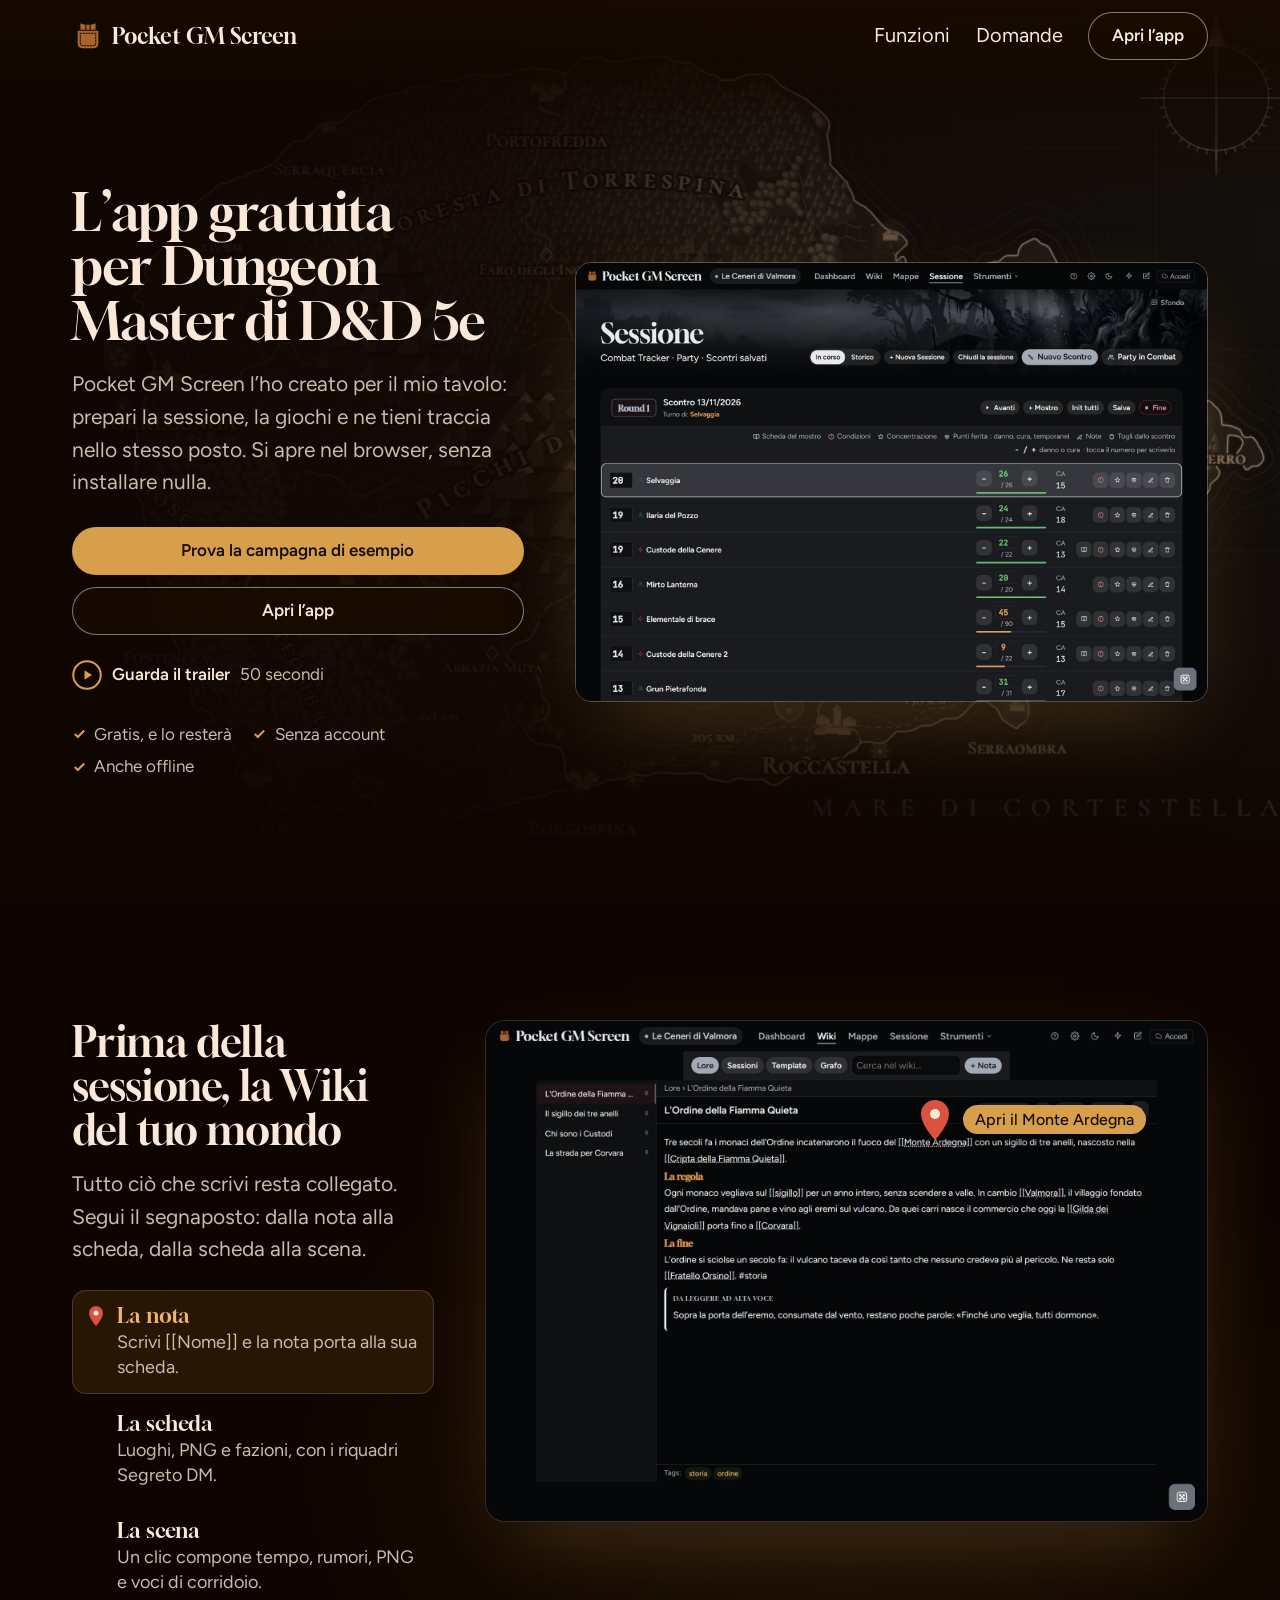
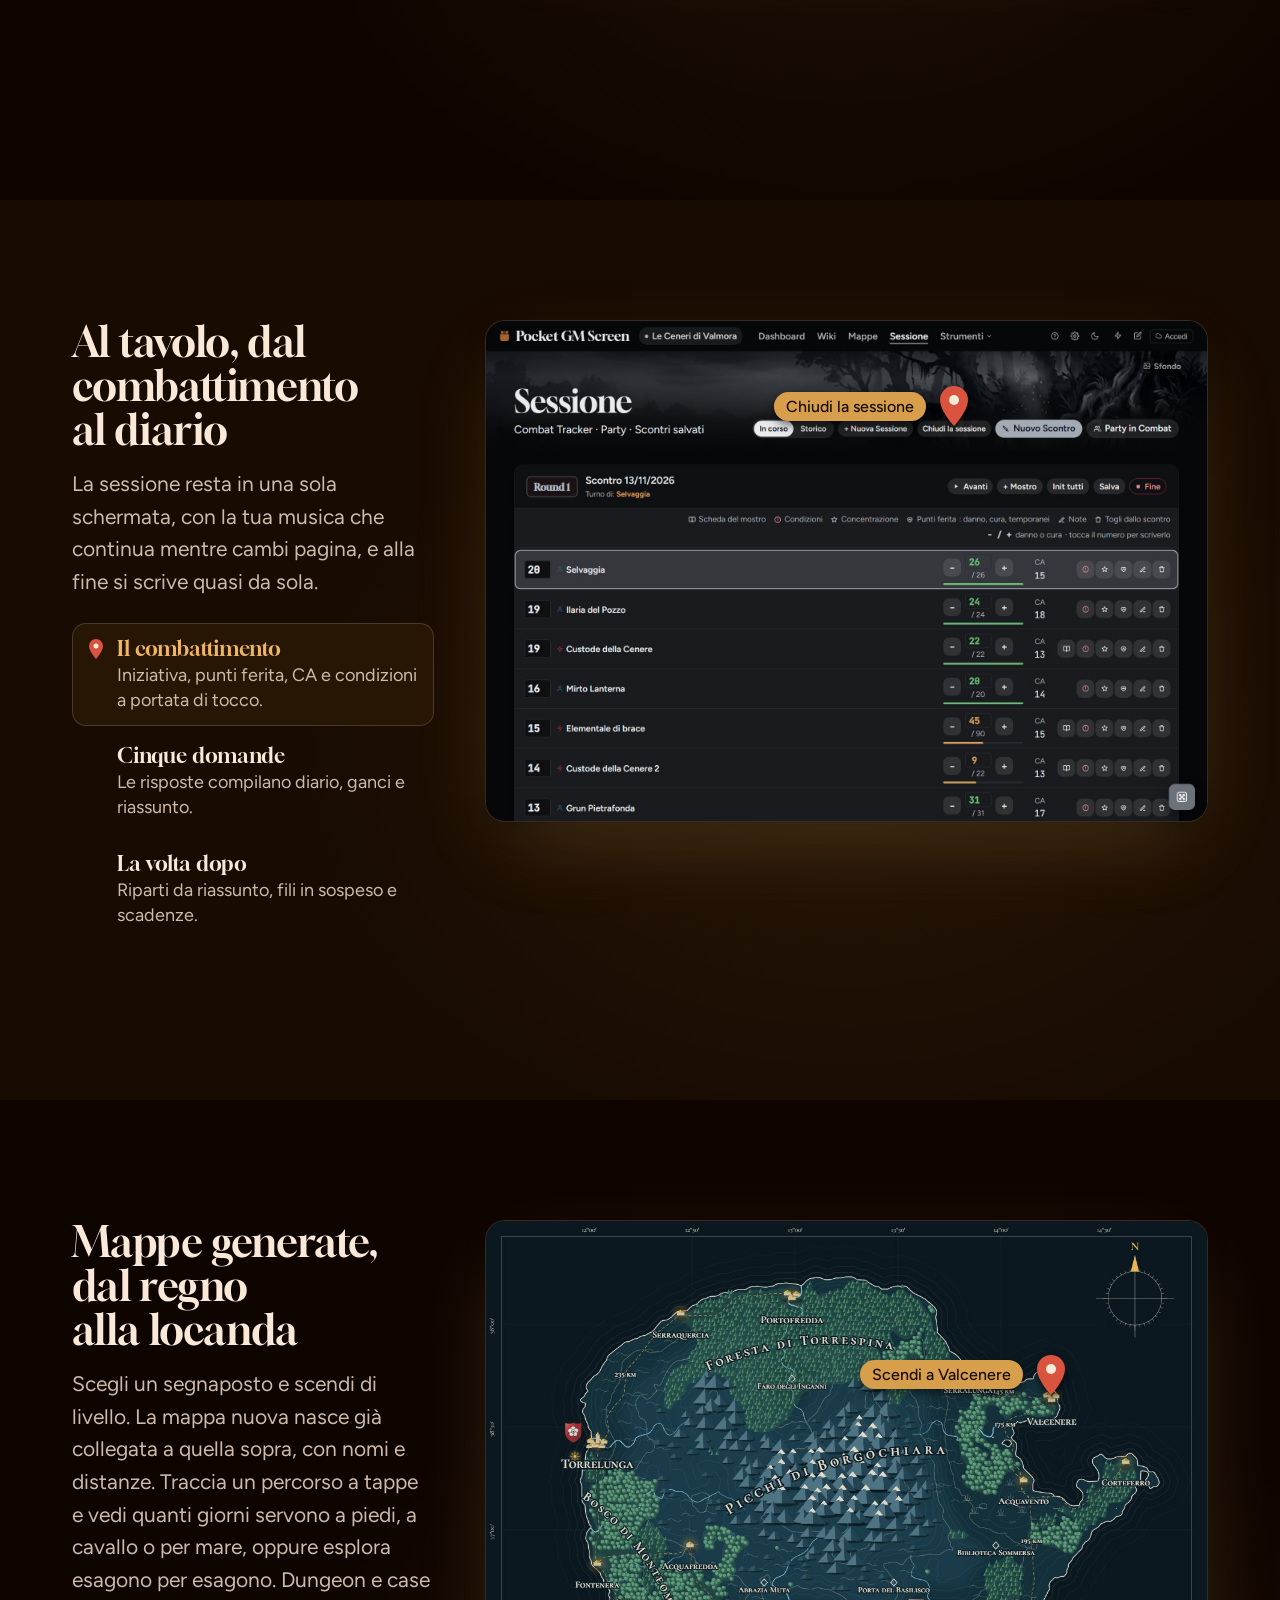
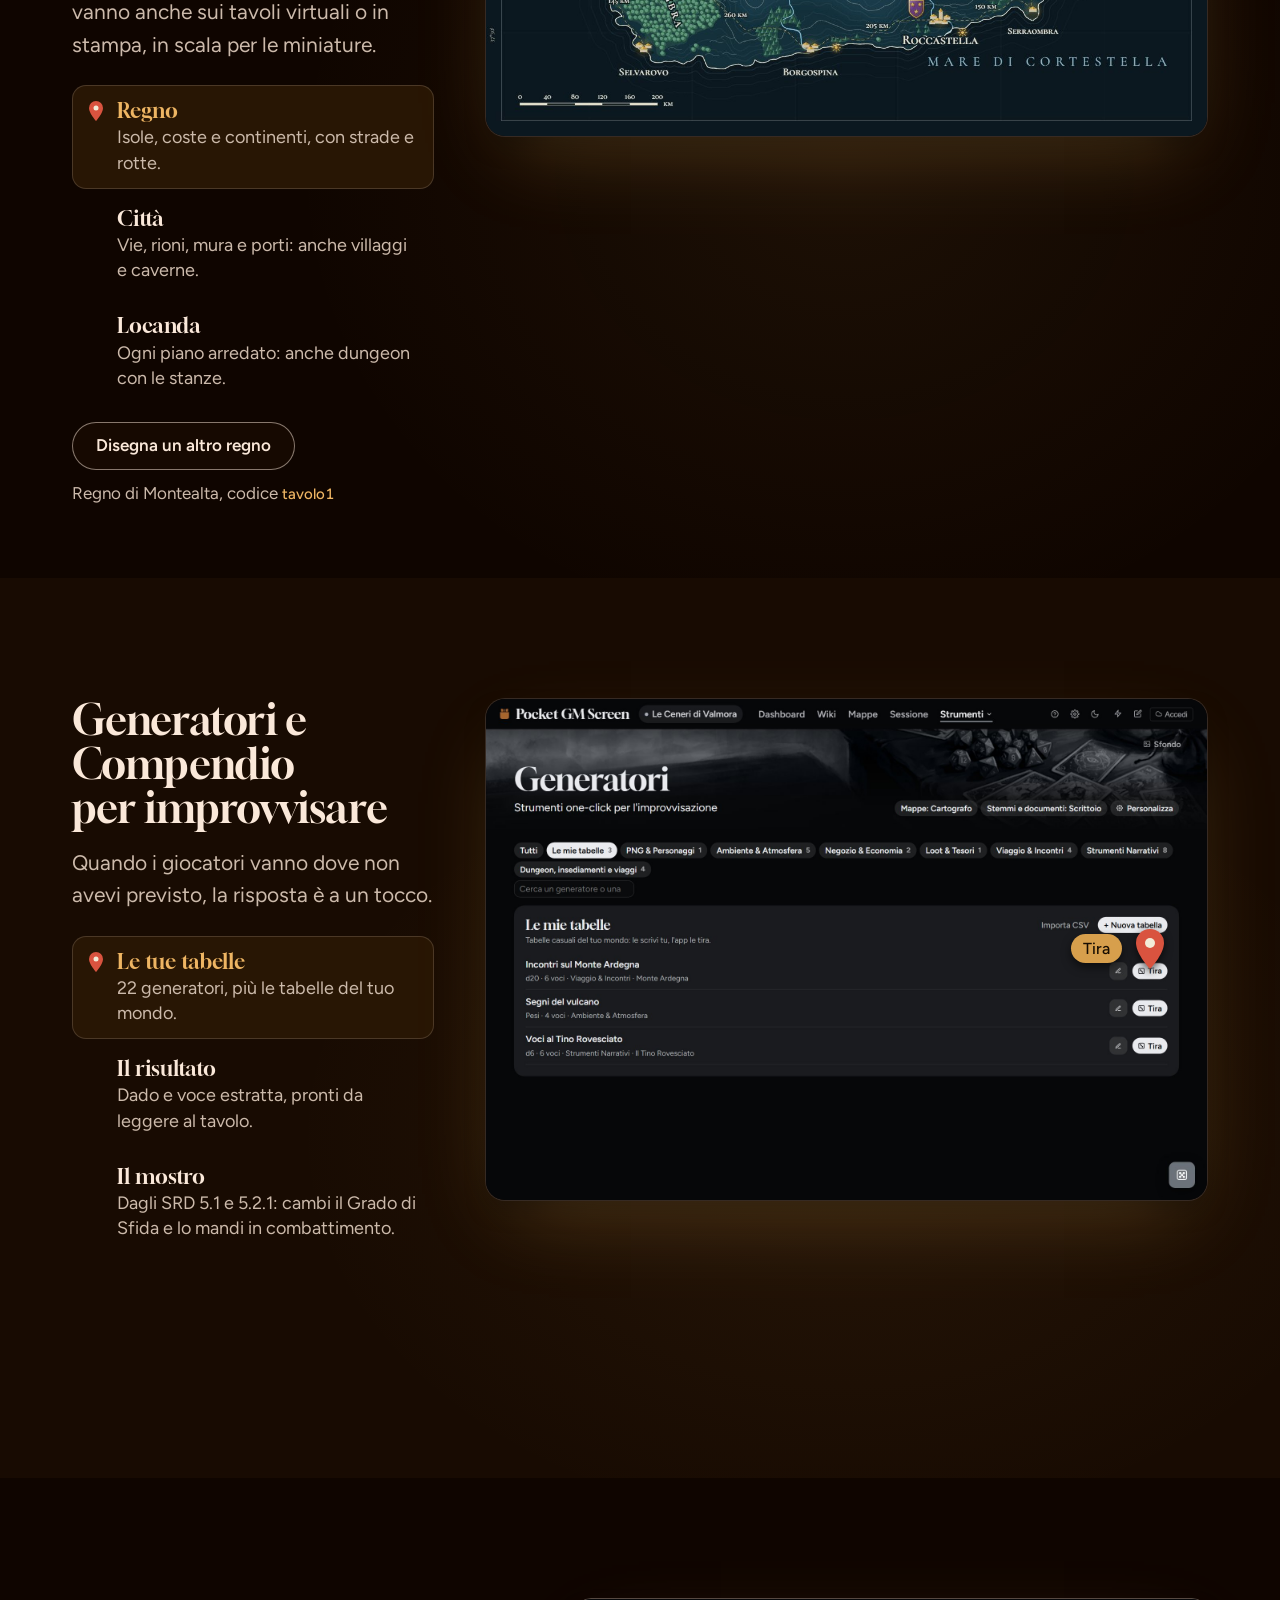
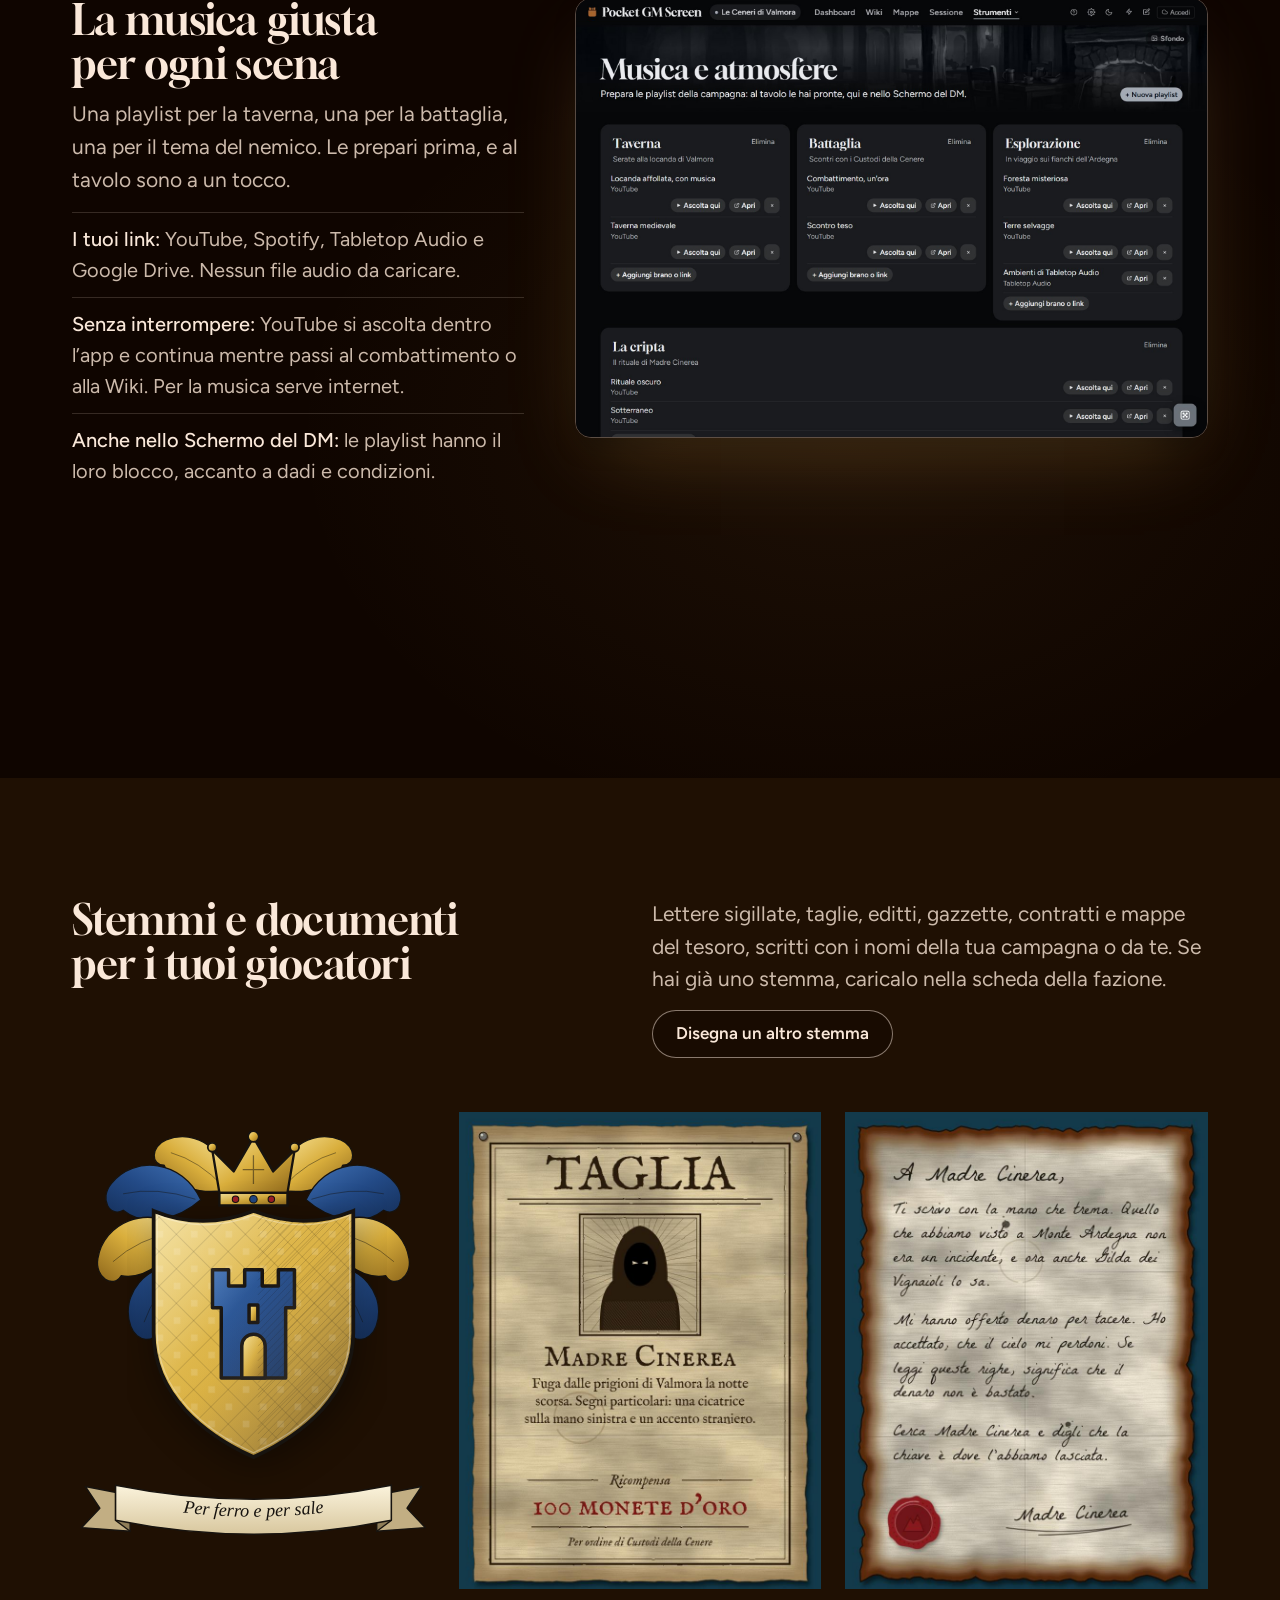
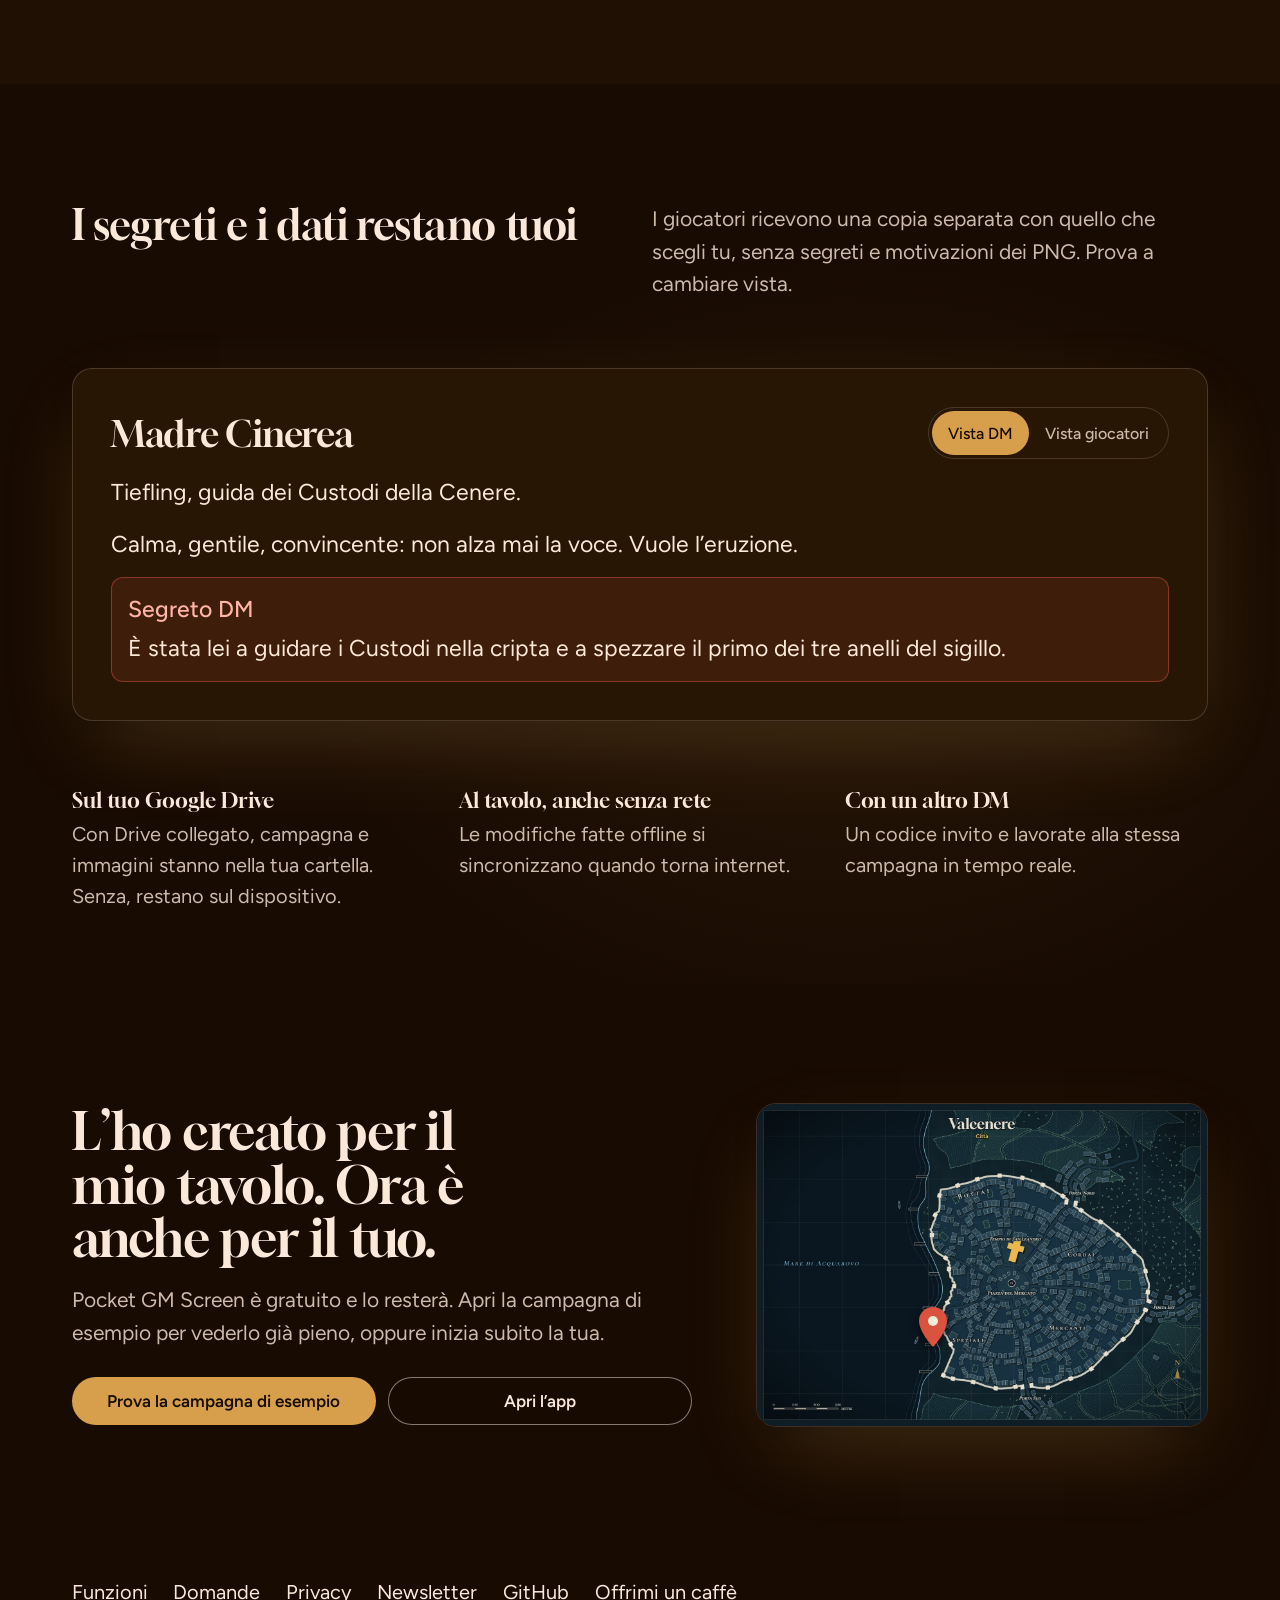
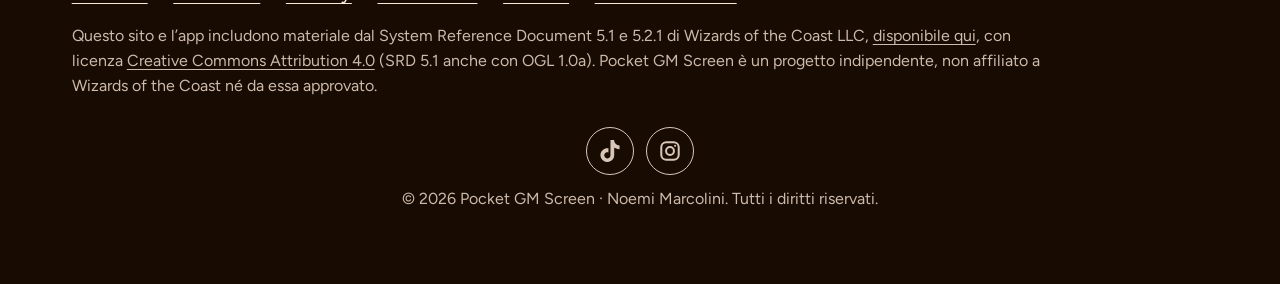
==== commit af3de598: "Loghi di TikTok e Instagram al centro in basso, firma "© 2026 Pocket GM Screen · Noemi Marcolini" - " ====
--- a/scopri/index.html
+++ b/scopri/index.html
@@ -232,7 +232,8 @@
         <li><a href="https://ko-fi.com/noemimarcolini" rel="noopener">Offrimi un caffè</a></li>
       </ul>
       <p>Questo sito e l’app includono materiale dal System Reference Document 5.1 e 5.2.1 di Wizards of the Coast LLC, <a href="https://www.dndbeyond.com/srd" rel="noopener">disponibile qui</a>, con licenza <a href="https://creativecommons.org/licenses/by/4.0/legalcode" rel="noopener">Creative Commons Attribution 4.0</a> (SRD 5.1 anche con OGL 1.0a). Pocket GM Screen è un progetto indipendente, non affiliato a Wizards of the Coast né da essa approvato.</p>
-      <p>© 2026 Noemi Marcolini. Tutti i diritti riservati.</p>
+      <div class="piede__social"><a class="piede__logo" href="https://www.tiktok.com/@nmarc68" target="_blank" rel="noopener" aria-label="Pocket GM Screen su TikTok" title="TikTok"><svg viewBox="0 0 24 24" width="22" height="22" aria-hidden="true"><path fill="currentColor" d="M12.53.02c1.31-.02 2.61-.01 3.91-.02.08 1.53.63 3.09 1.75 4.17 1.12 1.11 2.7 1.62 4.24 1.79v4.03c-1.44-.05-2.89-.35-4.2-.97-.57-.26-1.1-.59-1.62-.93-.01 2.92.01 5.84-.02 8.75-.08 1.4-.54 2.79-1.35 3.94-1.31 1.92-3.58 3.17-5.91 3.21-1.43.08-2.86-.31-4.08-1.03-2.02-1.19-3.44-3.37-3.65-5.71-.02-.5-.03-1-.01-1.49.18-1.9 1.12-3.72 2.58-4.96 1.66-1.44 3.98-2.13 6.15-1.72.02 1.48-.04 2.96-.04 4.44-.99-.32-2.15-.23-3.02.37-.63.41-1.11 1.04-1.36 1.75-.21.51-.15 1.07-.14 1.61.24 1.64 1.82 3.02 3.5 2.87 1.12-.01 2.19-.66 2.77-1.61.19-.33.4-.67.41-1.06.1-1.79.06-3.57.07-5.36.01-4.03-.01-8.05.02-12.07z"/></svg></a><a class="piede__logo" href="https://www.instagram.com/pocketgmscreen/" target="_blank" rel="noopener" aria-label="Pocket GM Screen su Instagram" title="Instagram"><svg viewBox="0 0 24 24" width="22" height="22" aria-hidden="true" fill="none" stroke="currentColor" stroke-width="2.2"><rect x="2.5" y="2.5" width="19" height="19" rx="5.5"/><circle cx="12" cy="12" r="4.3"/><circle cx="17.6" cy="6.4" r="1.1" fill="currentColor" stroke="none"/></svg></a></div>
+      <p class="piede__firma">© 2026 Pocket GM Screen · Noemi Marcolini. Tutti i diritti riservati.</p>
     </div>
   </div>
 </footer>
--- a/scopri/sito.css
+++ b/scopri/sito.css
@@ -254,3 +254,9 @@
 .trailer__piede { display: flex; align-items: center; justify-content: space-between; gap: 16px; padding: 14px 18px; font-size: 1rem; }
 .trailer__piede a { color: var(--nebbia); }
 @media (prefers-reduced-motion: reduce) { .trailer-apri svg { transition: none; } }
+
+/* Loghi dei social al centro in fondo, con la firma sotto */
+.piede__social { display: flex; justify-content: center; gap: 12px; margin-top: 28px; }
+.piede__logo { display: inline-grid; place-items: center; width: 48px; height: 48px; border-radius: 50%; border: 1px solid currentColor; opacity: .85; transition: color .15s, opacity .15s; }
+.piede__logo:hover, .piede__logo:focus-visible { color: var(--ambra-forte); opacity: 1; }
+.piede p.piede__firma { text-align: center; max-width: none; margin-top: 12px; }
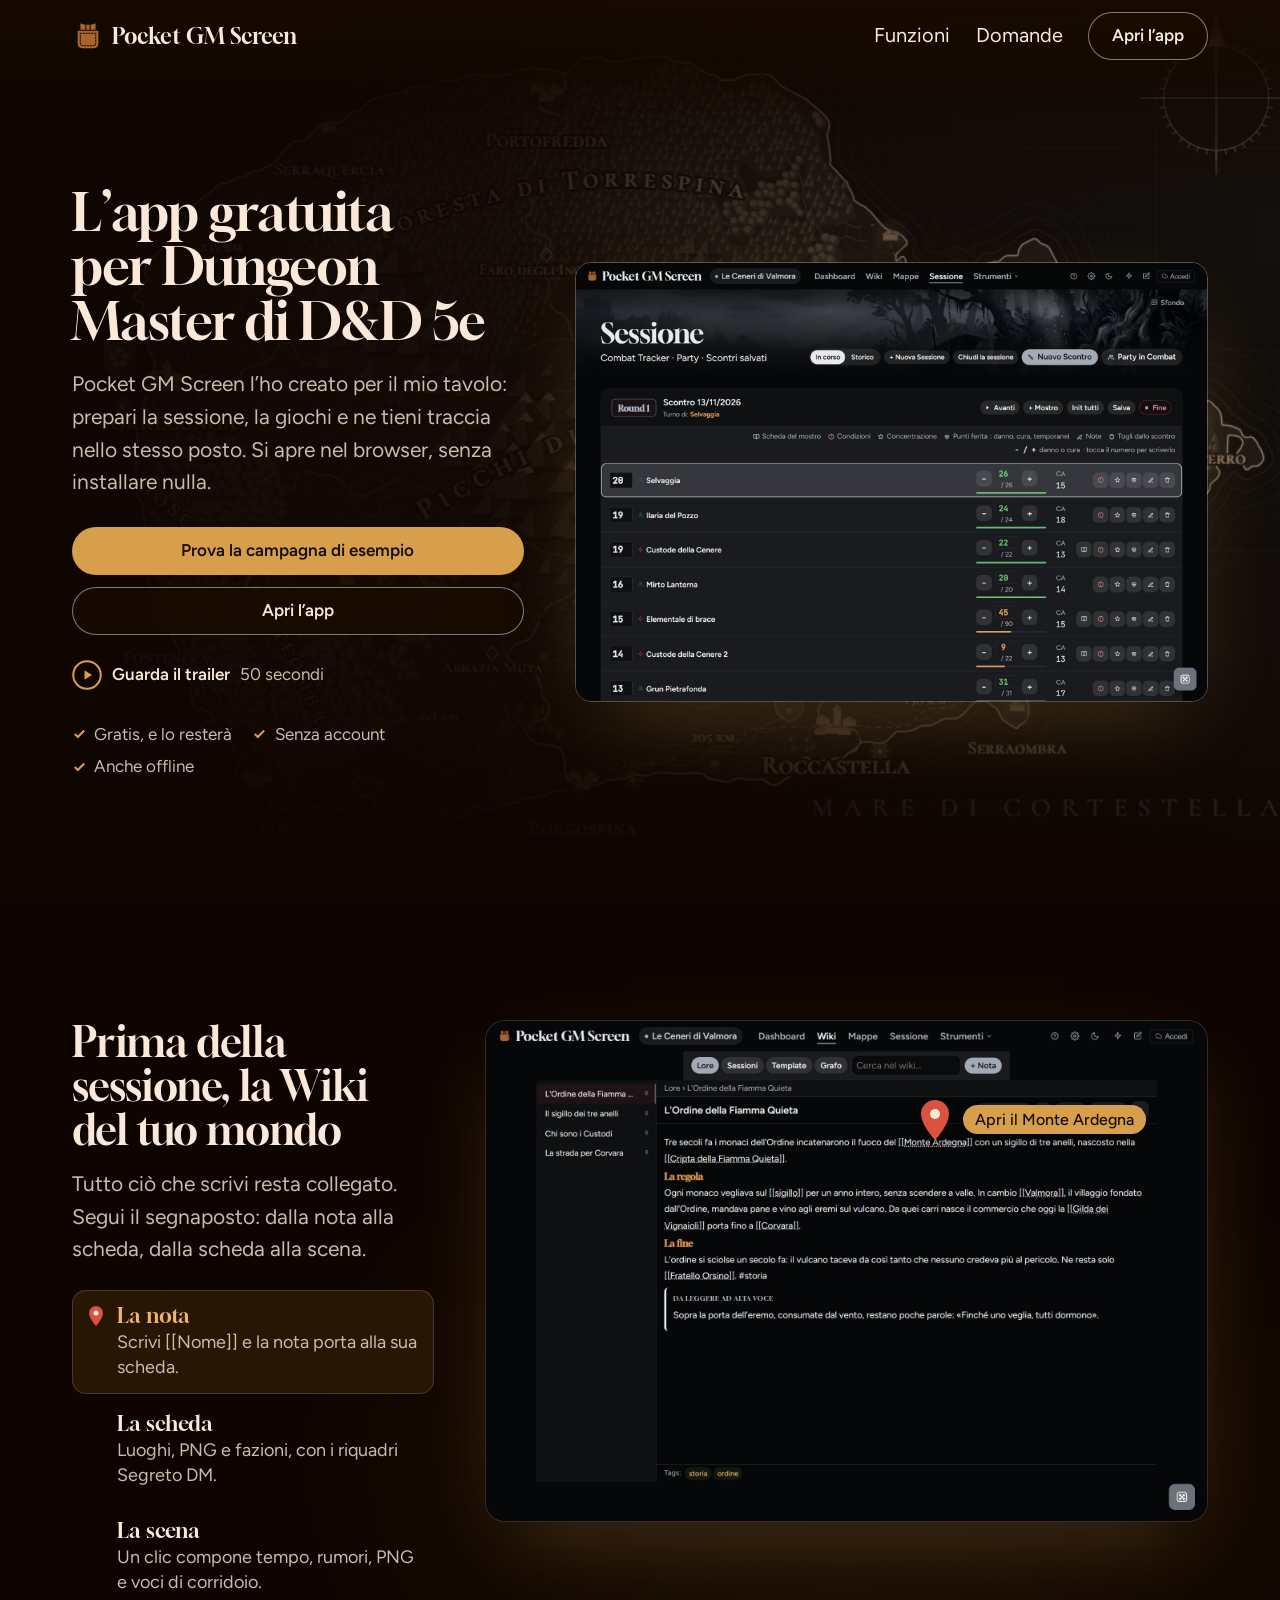
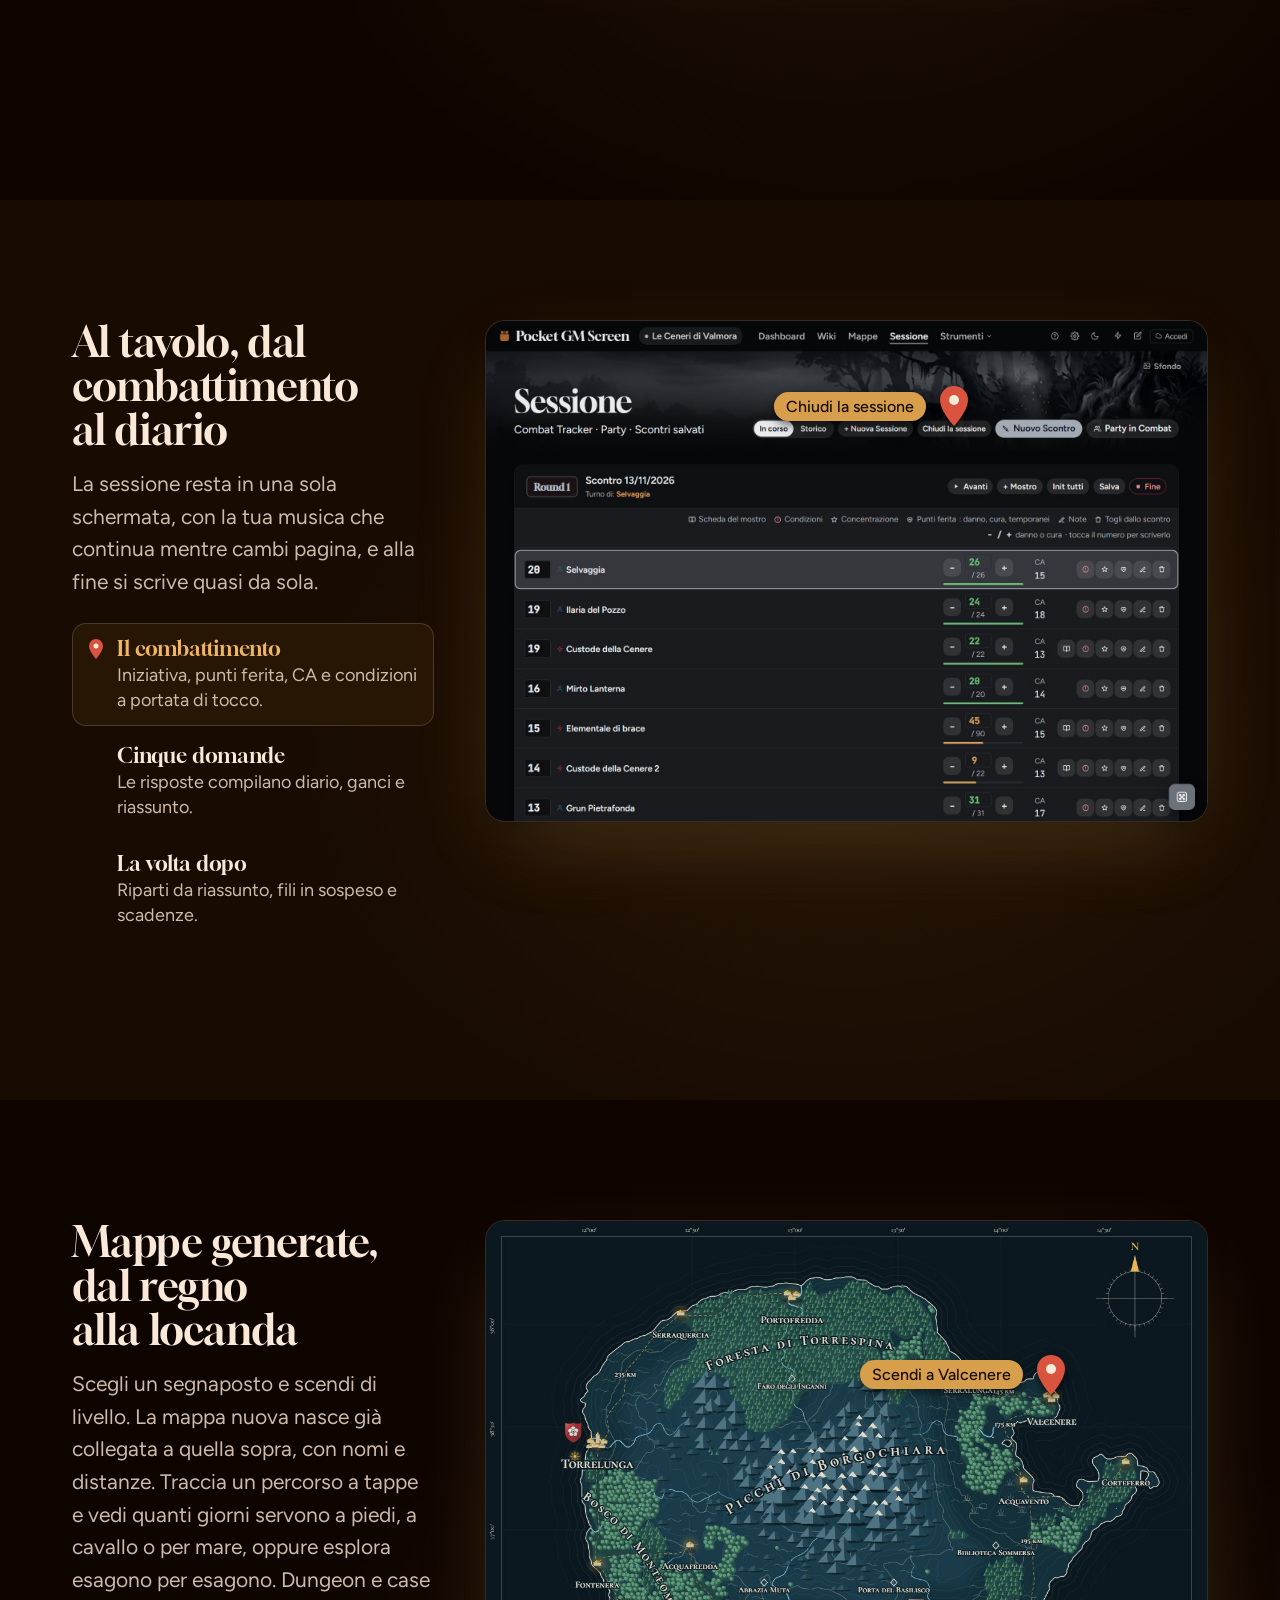
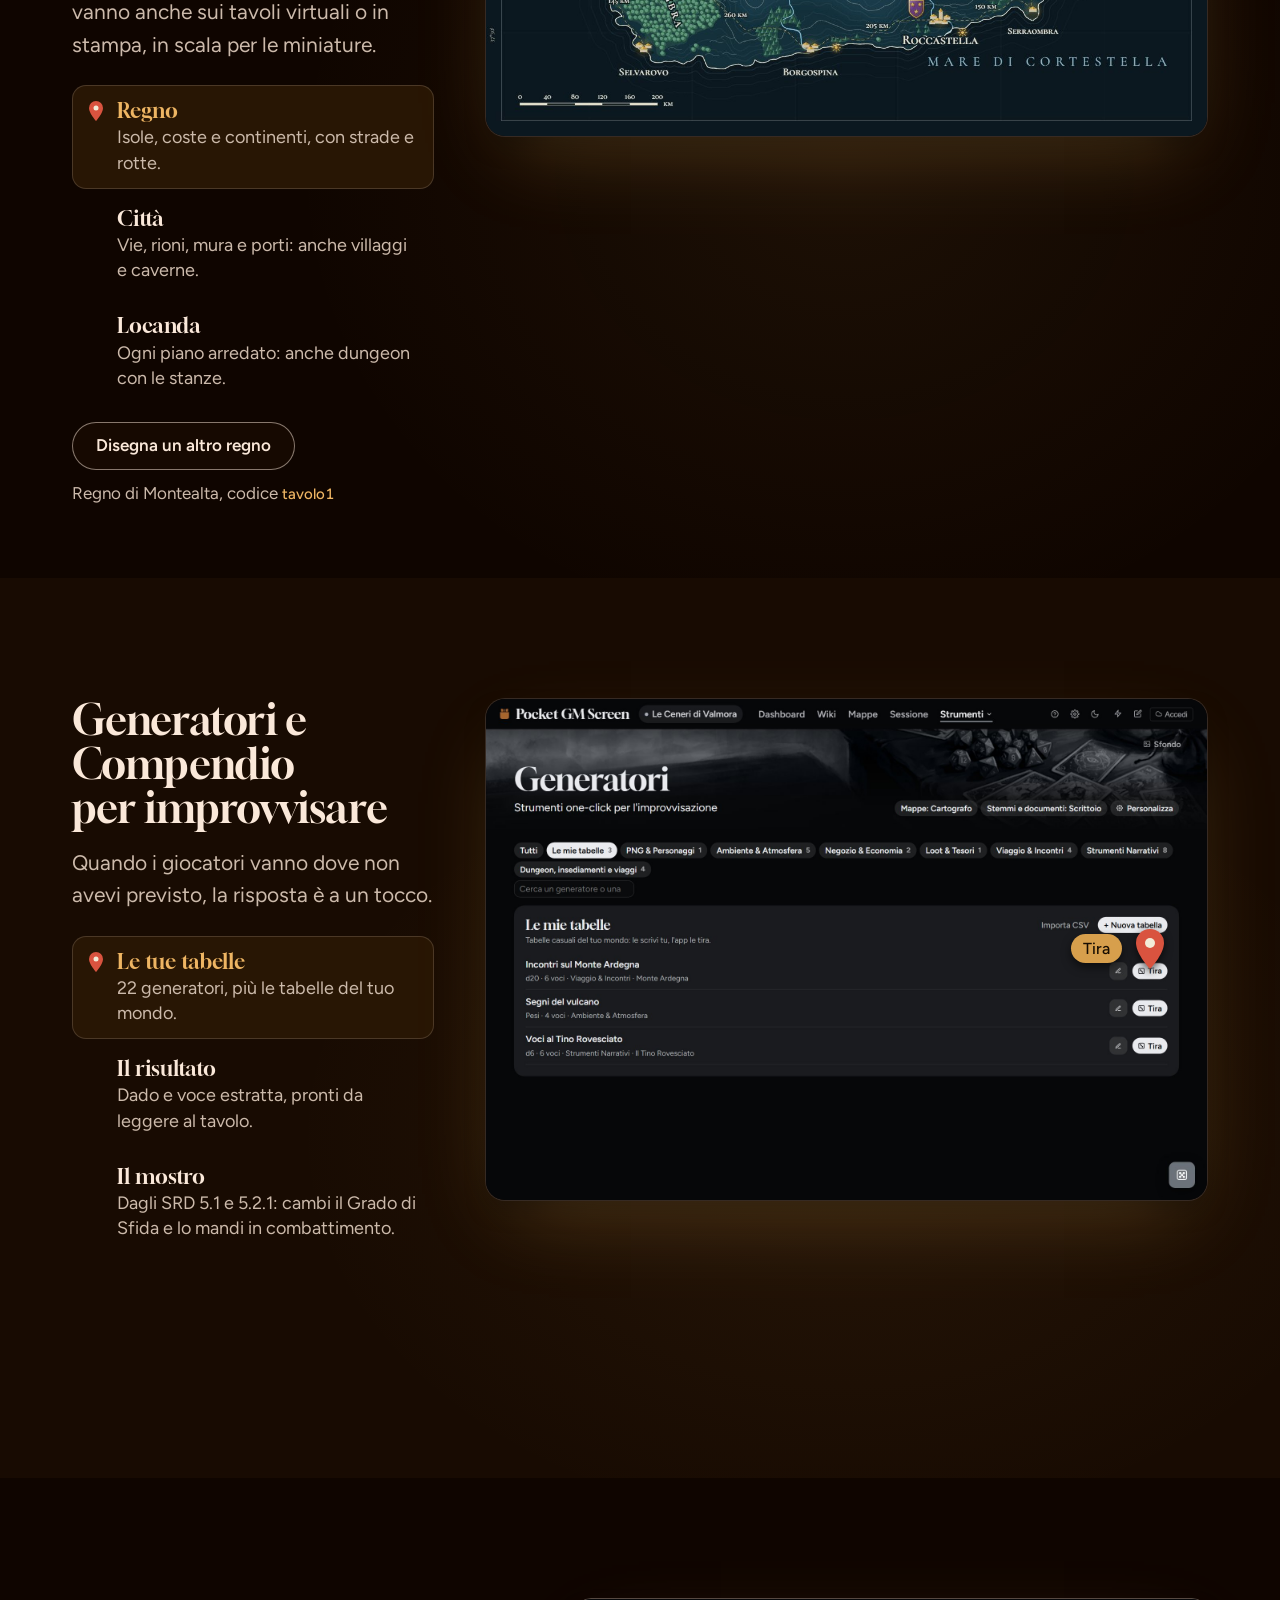
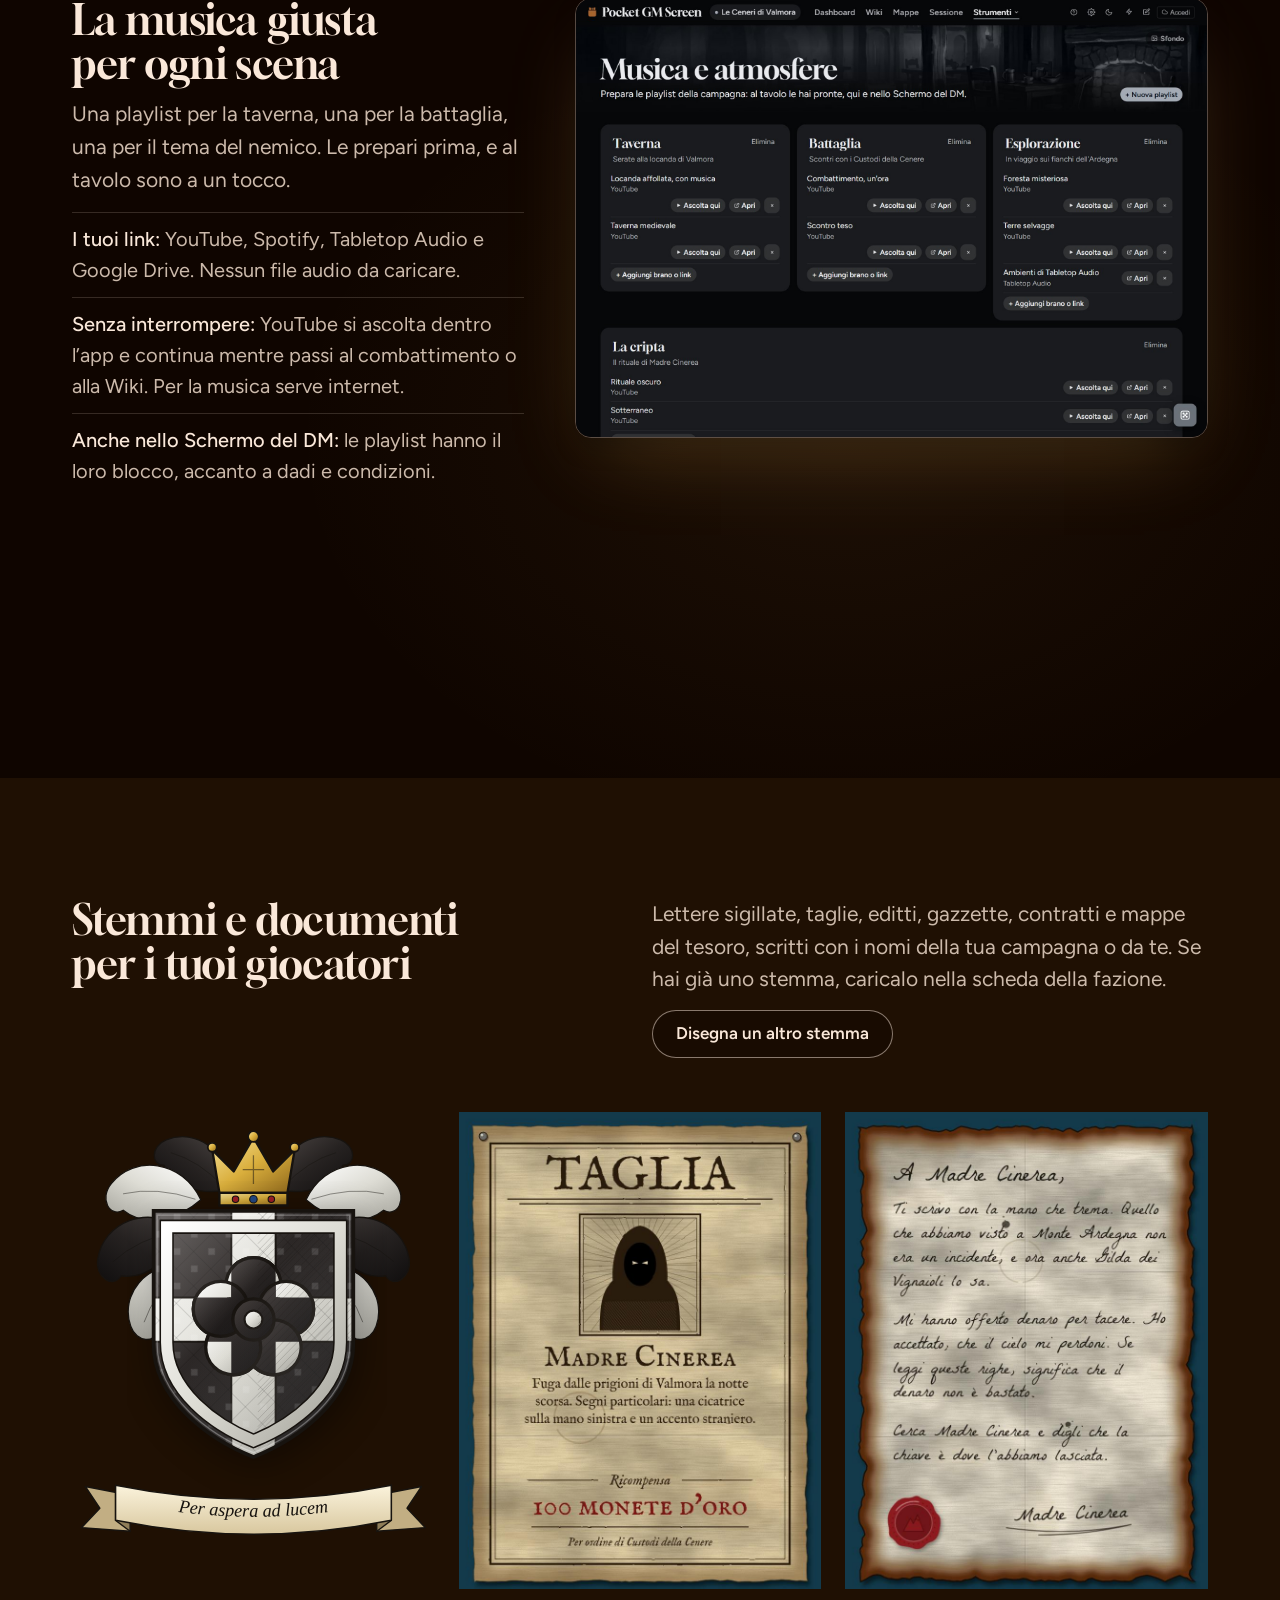
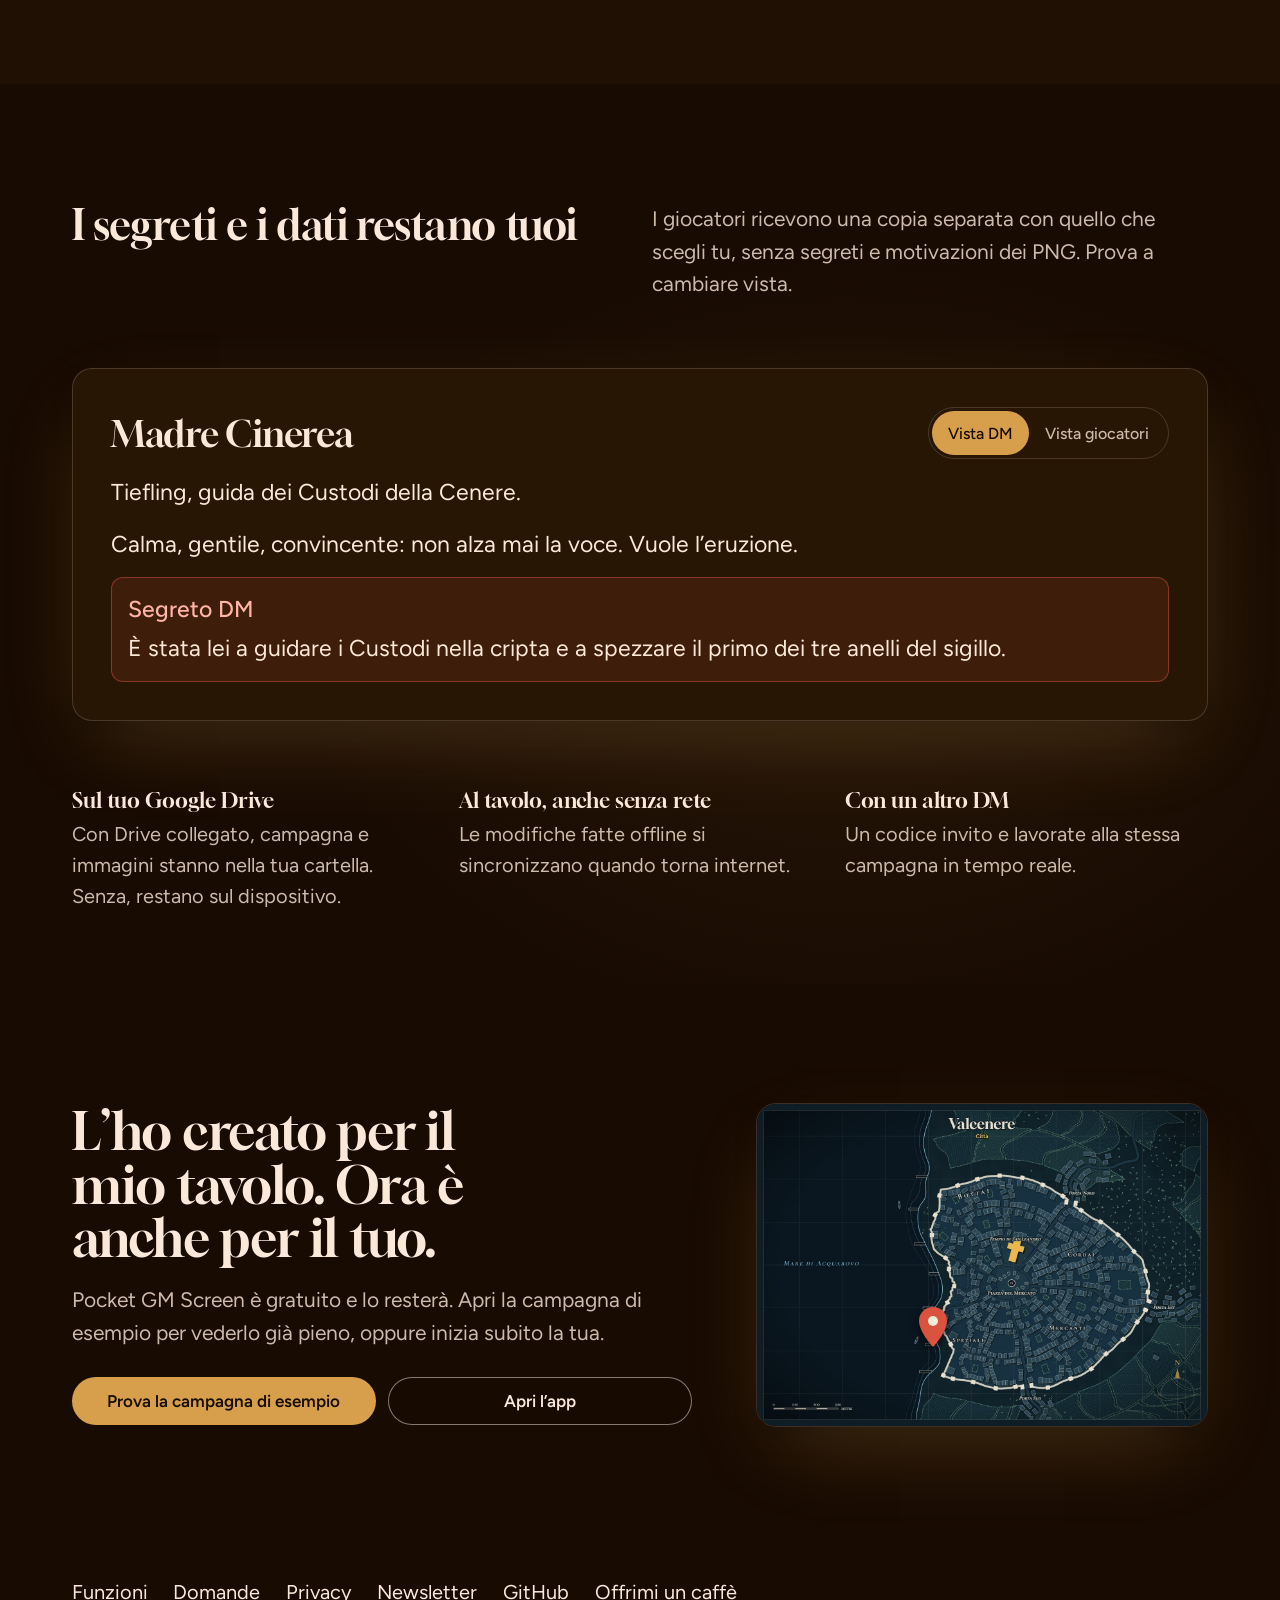
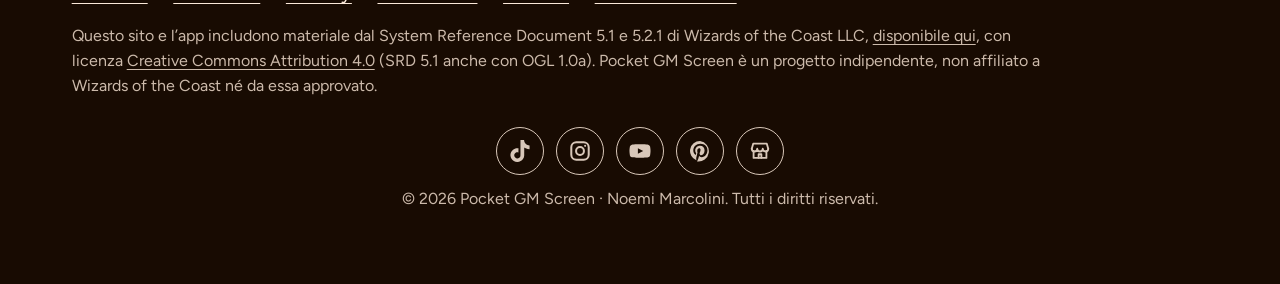
==== commit c27c45dd: "Loghi anche di YouTube, Pinterest e itch.io accanto a TikTok e Instagram; service worker v54 Co-Auth" ====
--- a/scopri/index.html
+++ b/scopri/index.html
@@ -232,7 +232,7 @@
         <li><a href="https://ko-fi.com/noemimarcolini" rel="noopener">Offrimi un caffè</a></li>
       </ul>
       <p>Questo sito e l’app includono materiale dal System Reference Document 5.1 e 5.2.1 di Wizards of the Coast LLC, <a href="https://www.dndbeyond.com/srd" rel="noopener">disponibile qui</a>, con licenza <a href="https://creativecommons.org/licenses/by/4.0/legalcode" rel="noopener">Creative Commons Attribution 4.0</a> (SRD 5.1 anche con OGL 1.0a). Pocket GM Screen è un progetto indipendente, non affiliato a Wizards of the Coast né da essa approvato.</p>
-      <div class="piede__social"><a class="piede__logo" href="https://www.tiktok.com/@nmarc68" target="_blank" rel="noopener" aria-label="Pocket GM Screen su TikTok" title="TikTok"><svg viewBox="0 0 24 24" width="22" height="22" aria-hidden="true"><path fill="currentColor" d="M12.53.02c1.31-.02 2.61-.01 3.91-.02.08 1.53.63 3.09 1.75 4.17 1.12 1.11 2.7 1.62 4.24 1.79v4.03c-1.44-.05-2.89-.35-4.2-.97-.57-.26-1.1-.59-1.62-.93-.01 2.92.01 5.84-.02 8.75-.08 1.4-.54 2.79-1.35 3.94-1.31 1.92-3.58 3.17-5.91 3.21-1.43.08-2.86-.31-4.08-1.03-2.02-1.19-3.44-3.37-3.65-5.71-.02-.5-.03-1-.01-1.49.18-1.9 1.12-3.72 2.58-4.96 1.66-1.44 3.98-2.13 6.15-1.72.02 1.48-.04 2.96-.04 4.44-.99-.32-2.15-.23-3.02.37-.63.41-1.11 1.04-1.36 1.75-.21.51-.15 1.07-.14 1.61.24 1.64 1.82 3.02 3.5 2.87 1.12-.01 2.19-.66 2.77-1.61.19-.33.4-.67.41-1.06.1-1.79.06-3.57.07-5.36.01-4.03-.01-8.05.02-12.07z"/></svg></a><a class="piede__logo" href="https://www.instagram.com/pocketgmscreen/" target="_blank" rel="noopener" aria-label="Pocket GM Screen su Instagram" title="Instagram"><svg viewBox="0 0 24 24" width="22" height="22" aria-hidden="true" fill="none" stroke="currentColor" stroke-width="2.2"><rect x="2.5" y="2.5" width="19" height="19" rx="5.5"/><circle cx="12" cy="12" r="4.3"/><circle cx="17.6" cy="6.4" r="1.1" fill="currentColor" stroke="none"/></svg></a></div>
+      <div class="piede__social"><a class="piede__logo" href="https://www.tiktok.com/@nmarc68" target="_blank" rel="noopener" aria-label="Pocket GM Screen su TikTok" title="TikTok"><svg viewBox="0 0 24 24" width="22" height="22" aria-hidden="true"><path fill="currentColor" d="M12.53.02c1.31-.02 2.61-.01 3.91-.02.08 1.53.63 3.09 1.75 4.17 1.12 1.11 2.7 1.62 4.24 1.79v4.03c-1.44-.05-2.89-.35-4.2-.97-.57-.26-1.1-.59-1.62-.93-.01 2.92.01 5.84-.02 8.75-.08 1.4-.54 2.79-1.35 3.94-1.31 1.92-3.58 3.17-5.91 3.21-1.43.08-2.86-.31-4.08-1.03-2.02-1.19-3.44-3.37-3.65-5.71-.02-.5-.03-1-.01-1.49.18-1.9 1.12-3.72 2.58-4.96 1.66-1.44 3.98-2.13 6.15-1.72.02 1.48-.04 2.96-.04 4.44-.99-.32-2.15-.23-3.02.37-.63.41-1.11 1.04-1.36 1.75-.21.51-.15 1.07-.14 1.61.24 1.64 1.82 3.02 3.5 2.87 1.12-.01 2.19-.66 2.77-1.61.19-.33.4-.67.41-1.06.1-1.79.06-3.57.07-5.36.01-4.03-.01-8.05.02-12.07z"/></svg></a><a class="piede__logo" href="https://www.instagram.com/pocketgmscreen/" target="_blank" rel="noopener" aria-label="Pocket GM Screen su Instagram" title="Instagram"><svg viewBox="0 0 24 24" width="22" height="22" aria-hidden="true" fill="none" stroke="currentColor" stroke-width="2.2"><rect x="2.5" y="2.5" width="19" height="19" rx="5.5"/><circle cx="12" cy="12" r="4.3"/><circle cx="17.6" cy="6.4" r="1.1" fill="currentColor" stroke="none"/></svg></a><a class="piede__logo" href="https://www.youtube.com/@pocketgmscreen" target="_blank" rel="noopener" aria-label="Pocket GM Screen su YouTube" title="YouTube"><svg viewBox="0 0 24 24" width="22" height="22" aria-hidden="true"><path fill="currentColor" d="M23 7.2a3 3 0 0 0-2.1-2.1C19 4.6 12 4.6 12 4.6s-7 0-8.9.5A3 3 0 0 0 1 7.2 31 31 0 0 0 .5 12 31 31 0 0 0 1 16.8a3 3 0 0 0 2.1 2.1c1.9.5 8.9.5 8.9.5s7 0 8.9-.5a3 3 0 0 0 2.1-2.1 31 31 0 0 0 .5-4.8 31 31 0 0 0-.5-4.8ZM9.7 15.1V8.9l5.8 3.1-5.8 3.1Z"/></svg></a><a class="piede__logo" href="https://www.pinterest.com/pocketgmscreen/" target="_blank" rel="noopener" aria-label="Pocket GM Screen su Pinterest" title="Pinterest"><svg viewBox="0 0 24 24" width="22" height="22" aria-hidden="true"><path fill="currentColor" d="M12 1a11 11 0 0 0-4 21.2c-.1-.9-.2-2.2 0-3.2l1.3-5.5s-.3-.7-.3-1.7c0-1.6.9-2.8 2.1-2.8 1 0 1.5.7 1.5 1.6 0 1-.6 2.5-1 3.9-.3 1.2.6 2.1 1.7 2.1 2.1 0 3.7-2.2 3.7-5.4 0-2.8-2-4.8-4.9-4.8-3.4 0-5.3 2.5-5.3 5.1 0 1 .4 2.1.9 2.7.1.1.1.2.1.4l-.3 1.4c0 .2-.2.3-.4.2-1.5-.7-2.4-2.9-2.4-4.7 0-3.8 2.8-7.3 8-7.3 4.2 0 7.4 3 7.4 7 0 4.1-2.6 7.5-6.3 7.5-1.2 0-2.4-.6-2.8-1.4l-.8 2.9c-.3 1.1-1 2.4-1.5 3.2A11 11 0 1 0 12 1Z"/></svg></a><a class="piede__logo" href="https://gdr-sys.itch.io/pocket-gm-screen" target="_blank" rel="noopener" aria-label="Pocket GM Screen su itch.io" title="itch.io"><svg viewBox="0 0 24 24" width="22" height="22" aria-hidden="true" fill="none" stroke="currentColor" stroke-width="2" stroke-linejoin="round" stroke-linecap="round"><path d="M3 9.5 4.6 4h14.8L21 9.5"/><path d="M3 9.5a3 3 0 0 0 6 0 3 3 0 0 0 6 0 3 3 0 0 0 6 0"/><path d="M5 12v7.5h14V12"/><path d="M10.5 19.5v-4h3v4"/></svg></a></div>
       <p class="piede__firma">© 2026 Pocket GM Screen · Noemi Marcolini. Tutti i diritti riservati.</p>
     </div>
   </div>
--- a/scopri/sito.css
+++ b/scopri/sito.css
@@ -256,7 +256,7 @@
 @media (prefers-reduced-motion: reduce) { .trailer-apri svg { transition: none; } }
 
 /* Loghi dei social al centro in fondo, con la firma sotto */
-.piede__social { display: flex; justify-content: center; gap: 12px; margin-top: 28px; }
+.piede__social { display: flex; flex-wrap: wrap; justify-content: center; gap: 12px; margin-top: 28px; }
 .piede__logo { display: inline-grid; place-items: center; width: 48px; height: 48px; border-radius: 50%; border: 1px solid currentColor; opacity: .85; transition: color .15s, opacity .15s; }
 .piede__logo:hover, .piede__logo:focus-visible { color: var(--ambra-forte); opacity: 1; }
 .piede p.piede__firma { text-align: center; max-width: none; margin-top: 12px; }
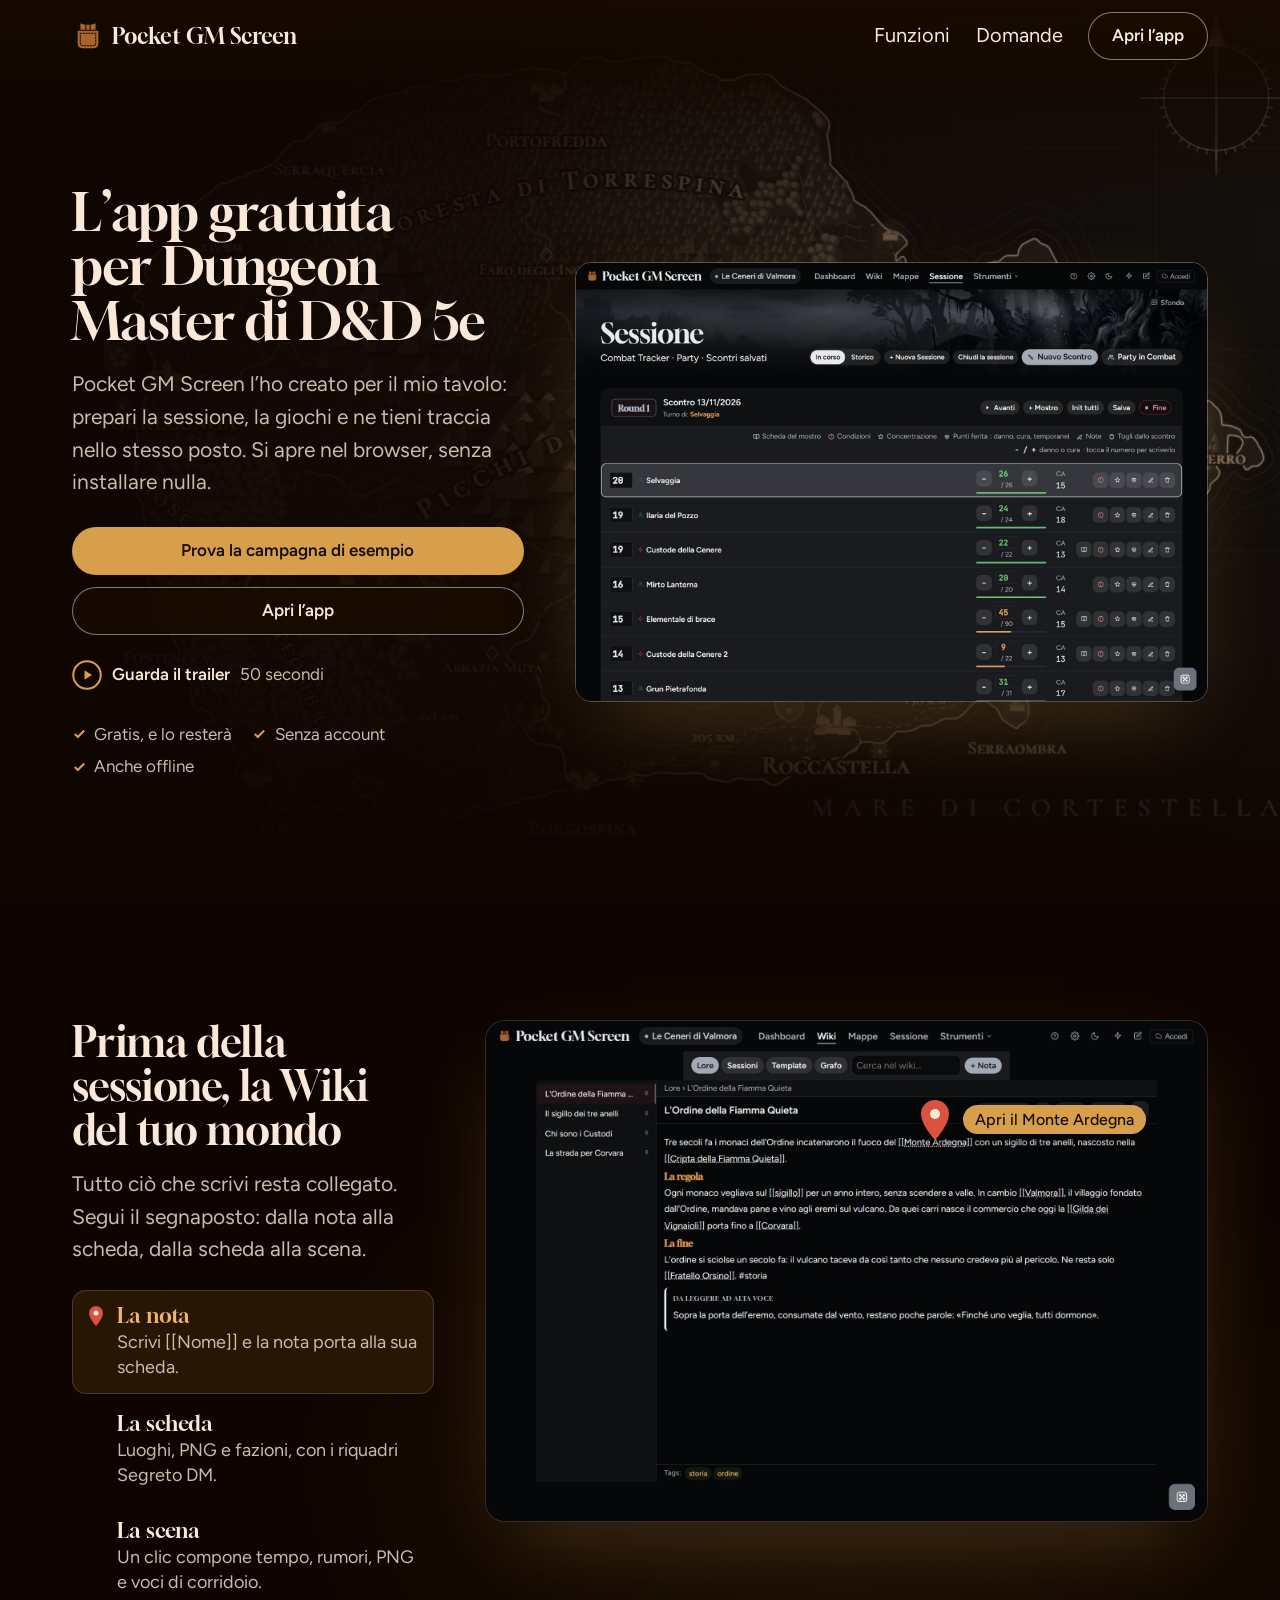
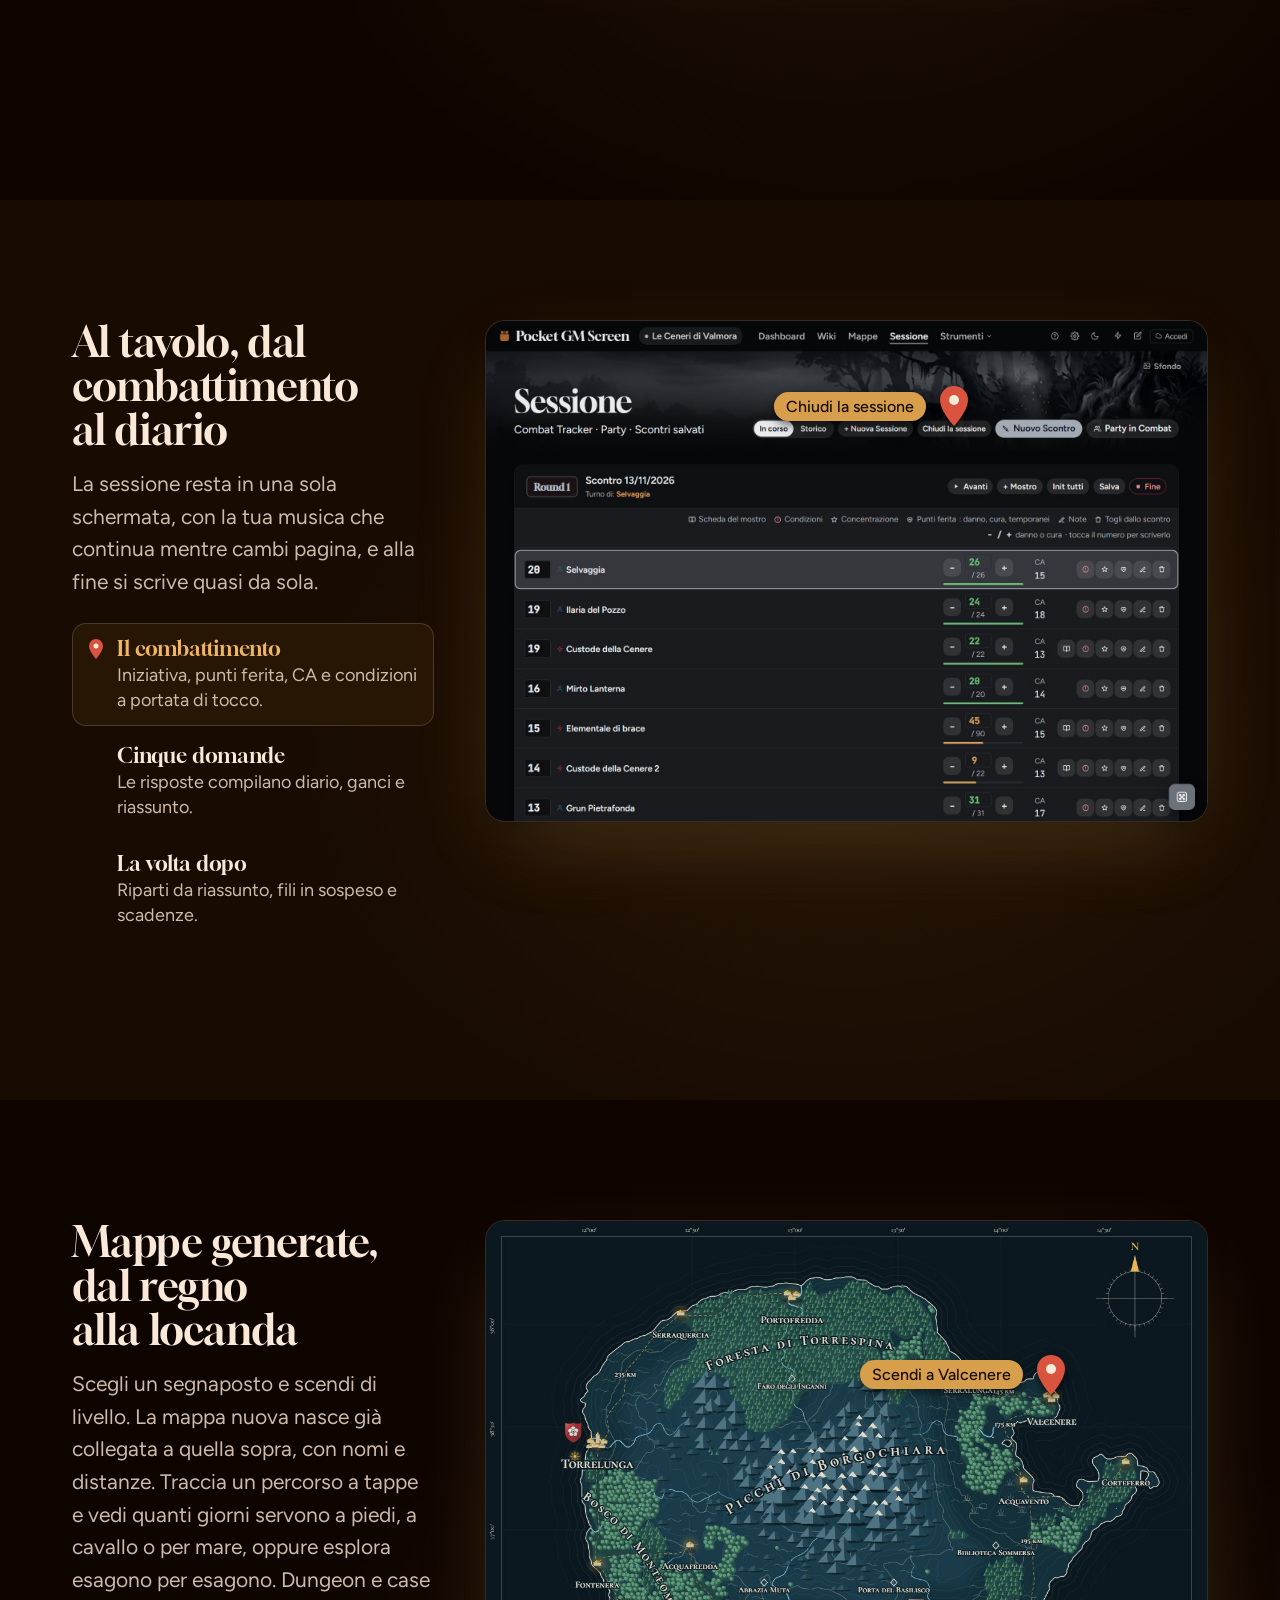
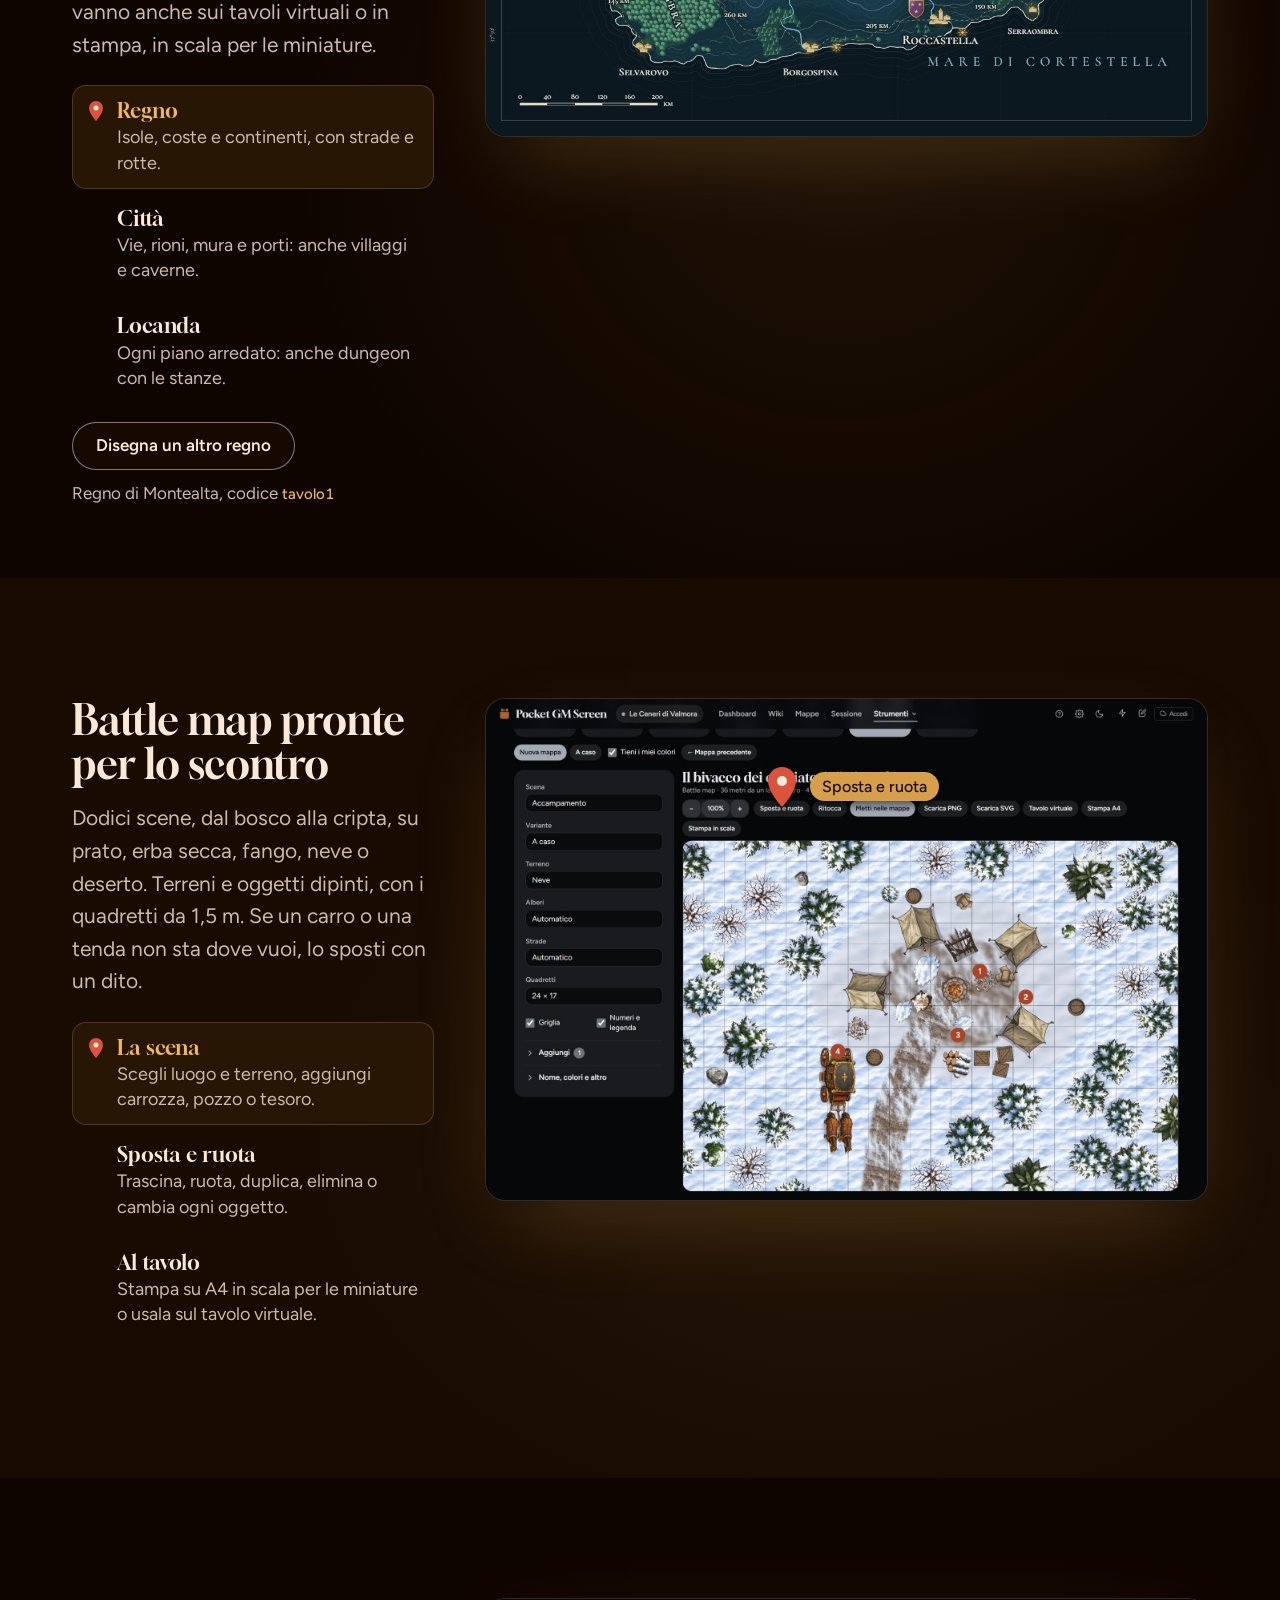
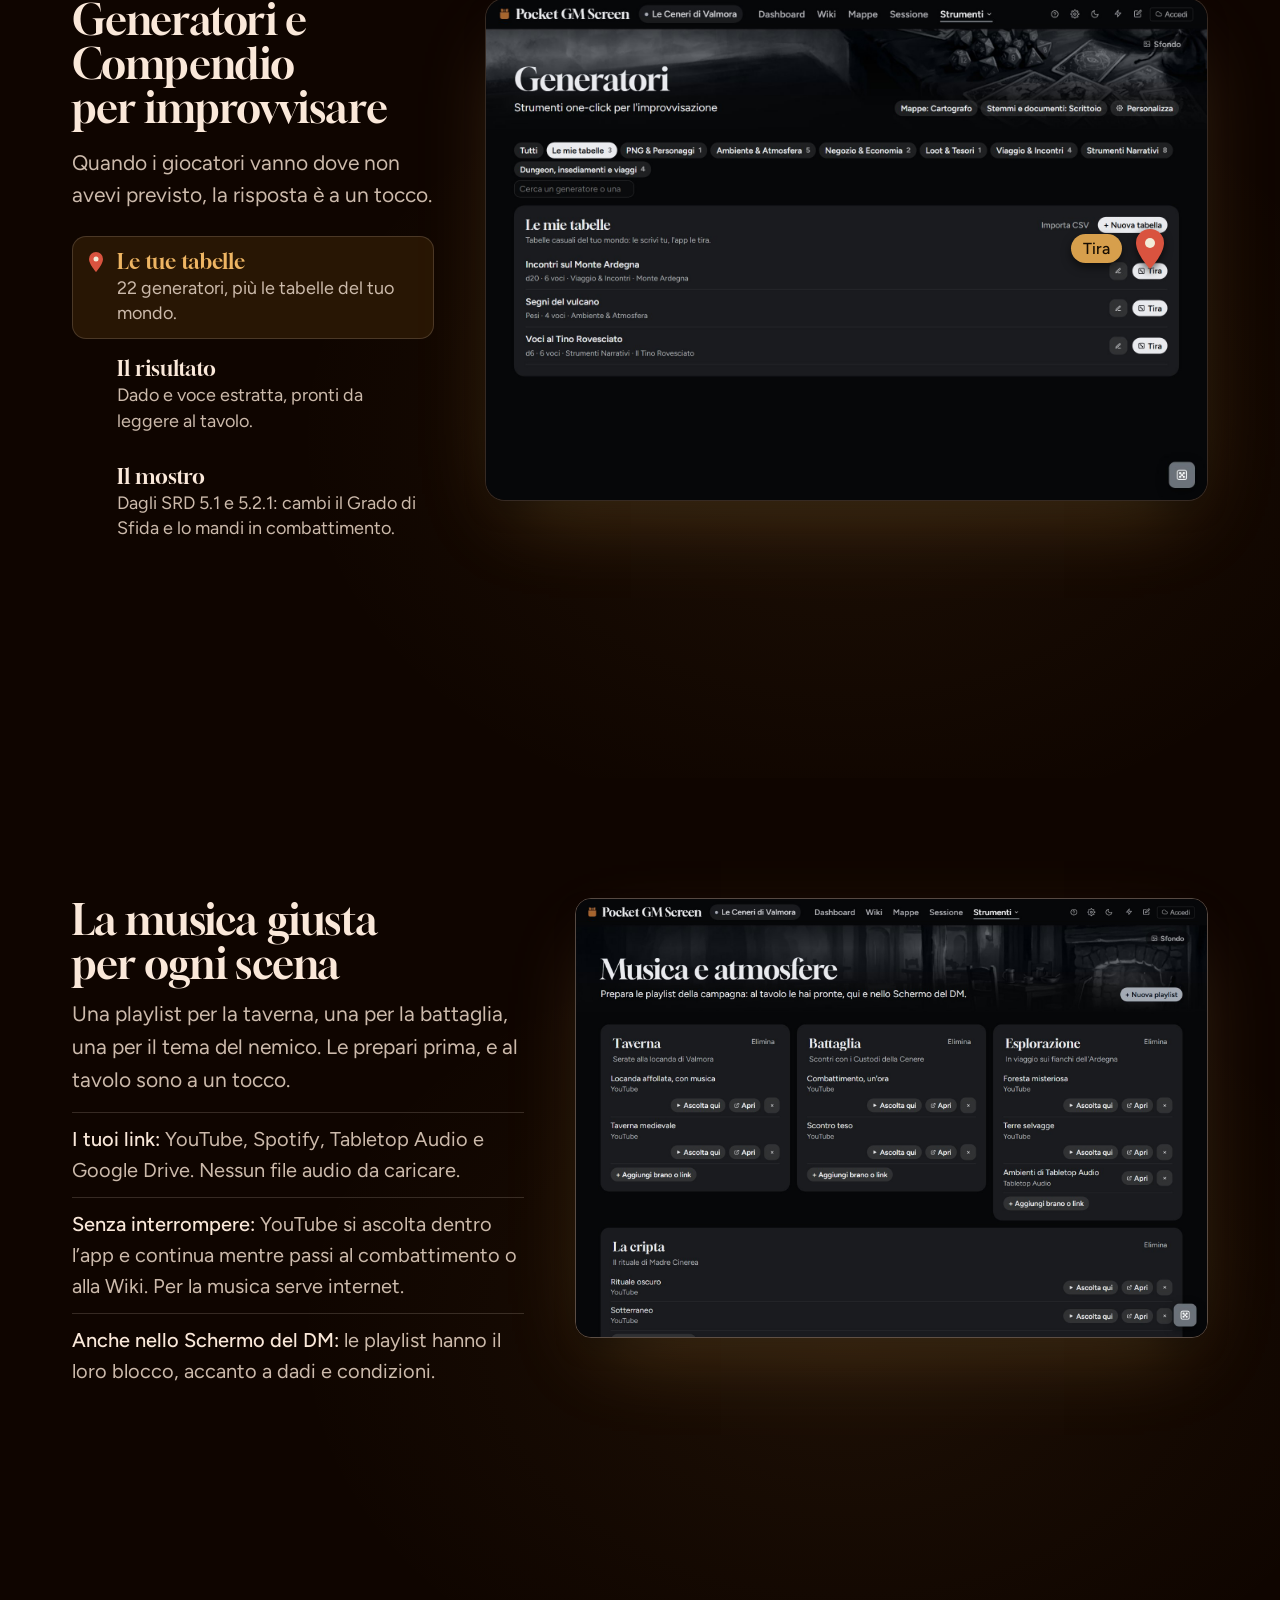
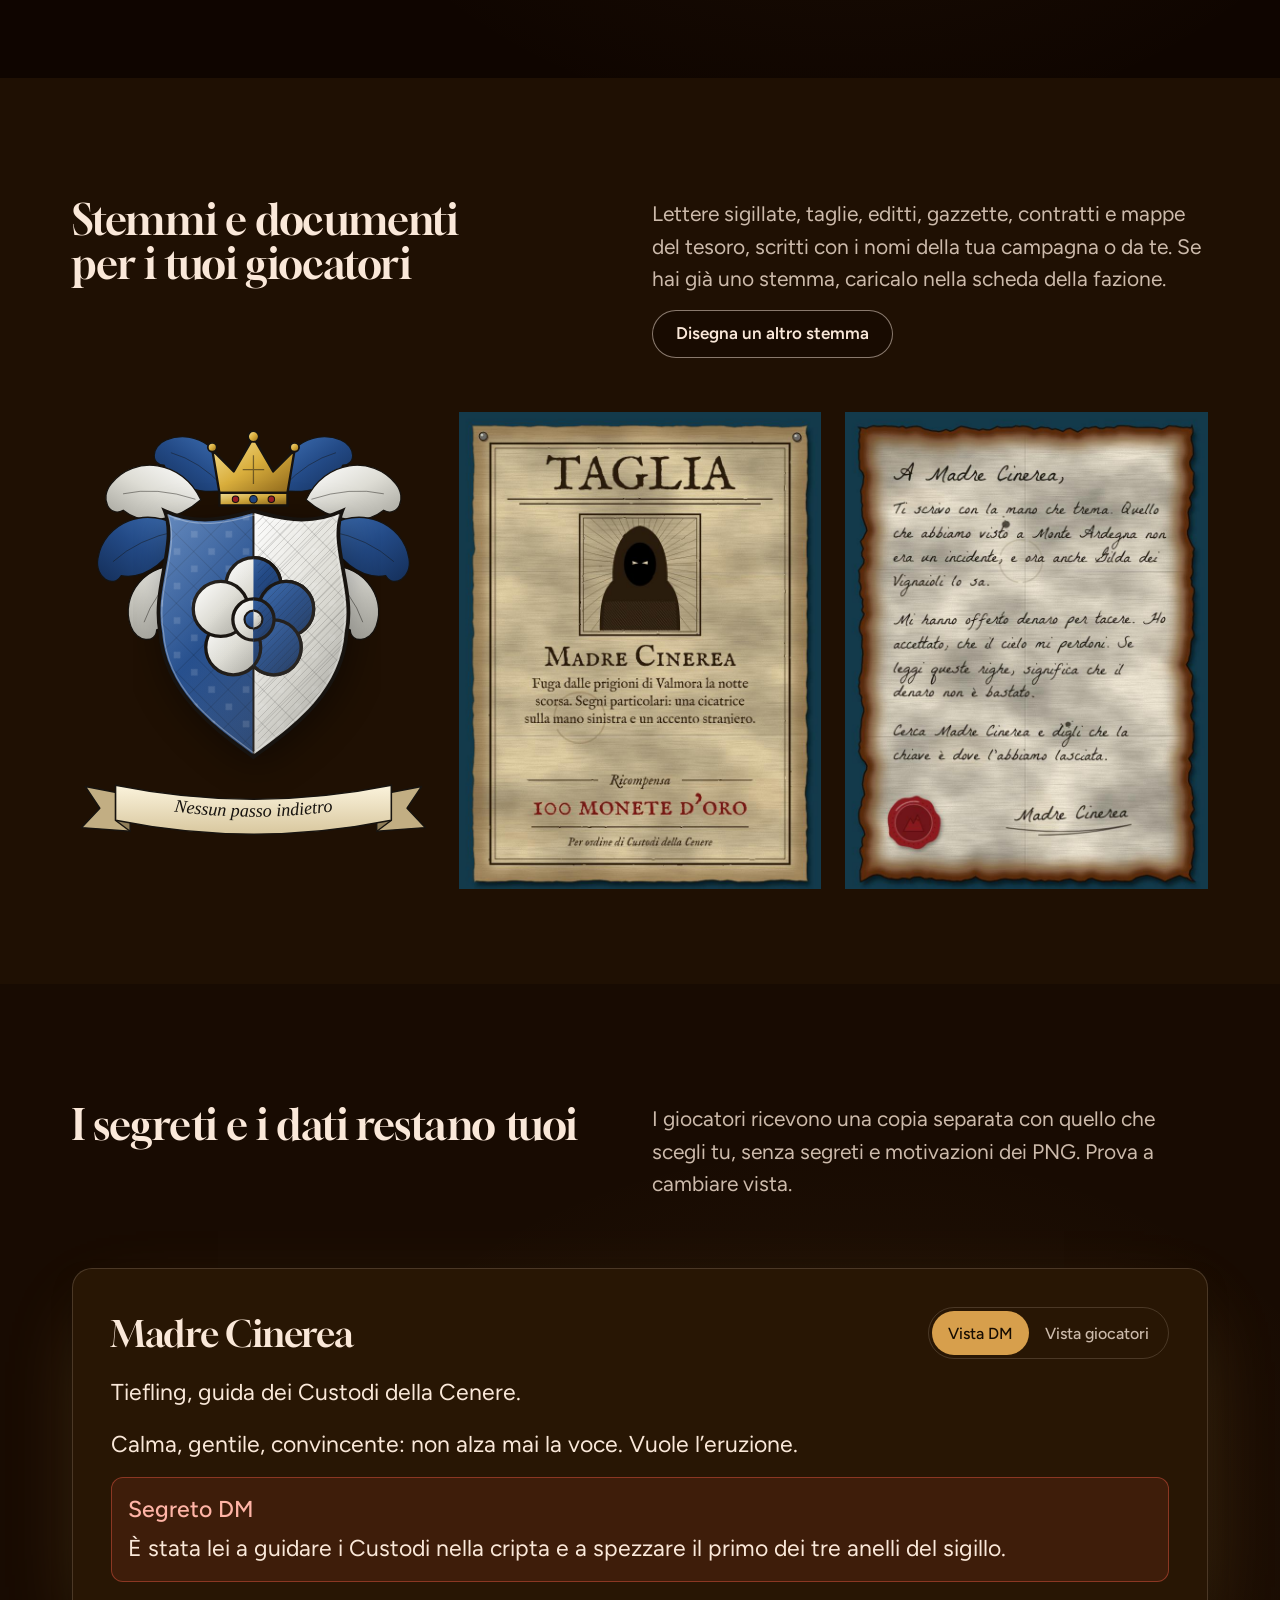
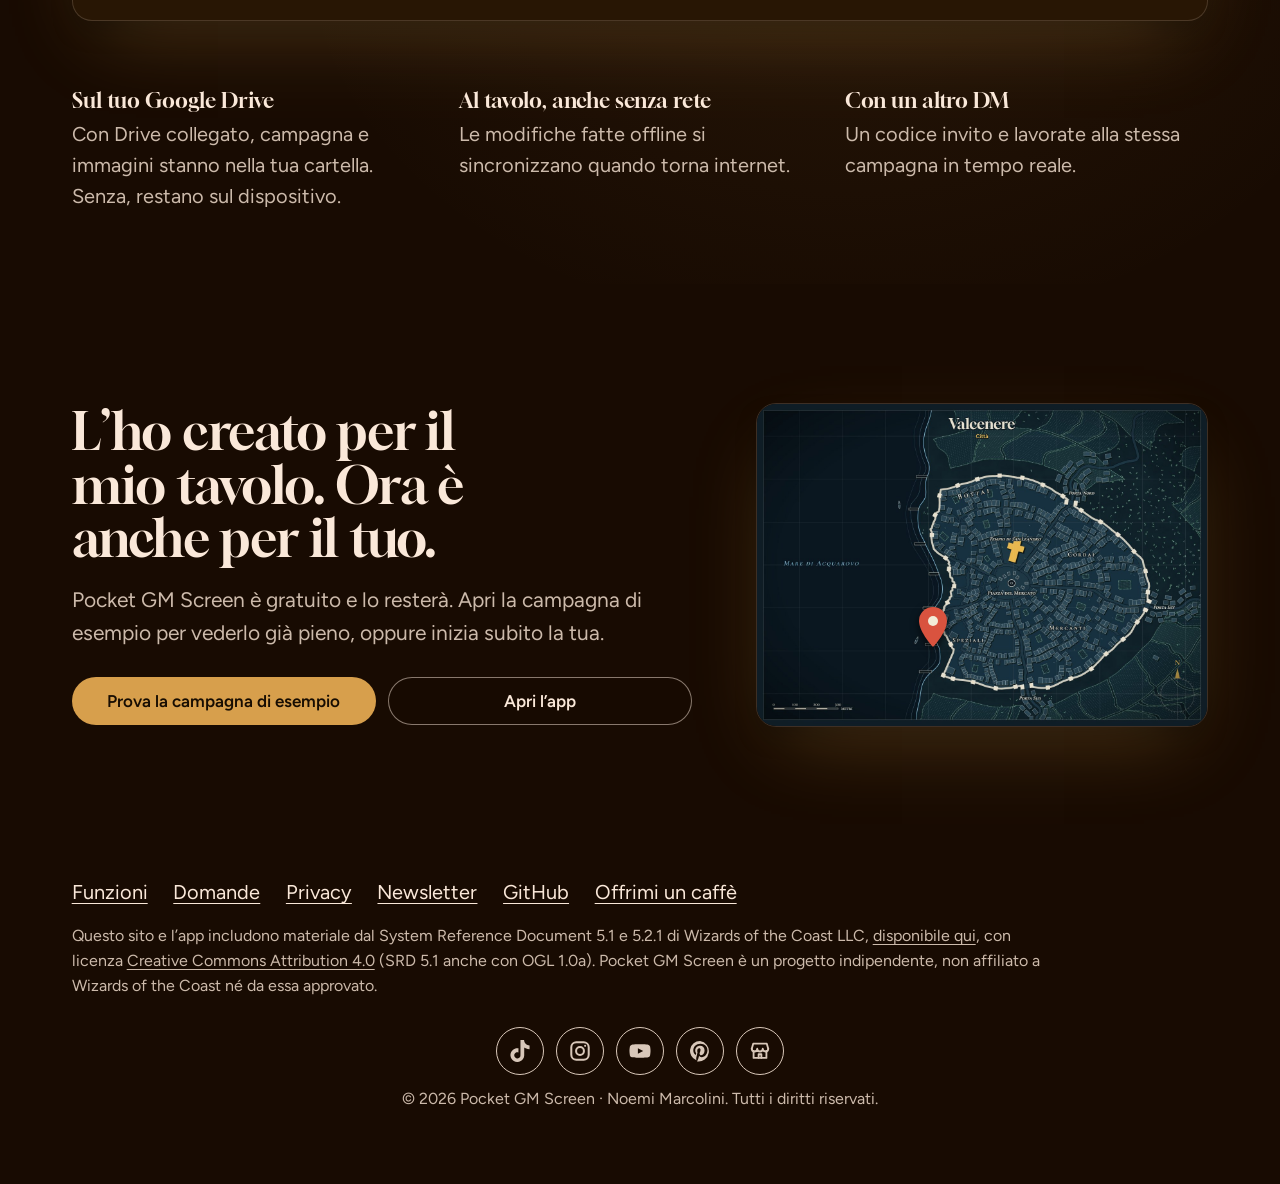
==== commit 3be97910: "Sito di presentazione: sezione Battle map (scene, terreni, Sposta e ruota, stampa) nella pagina prin" ====
--- a/scopri/index.html
+++ b/scopri/index.html
@@ -130,7 +130,28 @@
     </div>
   </section>
 
-  <section class="discesa fondo" id="generatori">
+  <section class="discesa fondo" id="battlemap">
+    <div class="wrap due">
+      <div>
+        <h2>Battle map pronte per lo scontro</h2>
+        <p class="lead">Dodici scene, dal bosco alla cripta, su prato, erba secca, fango, neve o deserto. Terreni e oggetti dipinti, con i quadretti da 1,5 m. Se un carro o una tenda non sta dove vuoi, lo sposti con un dito.</p>
+        <div class="tappe" role="tablist" aria-label="Passi: Battle map pronte per lo scontro">
+          <button class="tappa" role="tab" type="button" aria-controls="lastra-battlemap"><strong>La scena</strong><span>Scegli luogo e terreno, aggiungi carrozza, pozzo o tesoro.</span></button>
+          <button class="tappa" role="tab" type="button" aria-controls="lastra-battlemap"><strong>Sposta e ruota</strong><span>Trascina, ruota, duplica, elimina o cambia ogni oggetto.</span></button>
+          <button class="tappa" role="tab" type="button" aria-controls="lastra-battlemap"><strong>Al tavolo</strong><span>Stampa su A4 in scala per le miniature o usala sul tavolo virtuale.</span></button>
+        </div>
+      </div>
+      <div class="lastra" id="lastra-battlemap" role="tabpanel" style="--r:1.44">
+        <img class="lastra__strato" data-fuoco="41% 21.9%" src="img/app-battlemap.jpg" loading="lazy" alt="Il Cartografo con una battle map di un accampamento nella neve." width="1800" height="1250">
+        <img class="lastra__strato" data-fuoco="85.7% 21.9%" src="img/app-battlemap-sposta.jpg" loading="lazy" alt="Sposta e ruota: la carrozza scelta, con i pulsanti per ruotarla, cambiarla, duplicarla o eliminarla." width="1800" height="1250">
+        <img class="lastra__strato" src="img/battlemap.jpg" loading="lazy" alt="Una battle map di rovine nel deserto, con palme, cactus, una carrozza e i punti numerati." width="1400" height="992">
+        <button class="segno" type="button" data-da="0" style="--x:41%;--y:21.9%"><svg viewBox="0 0 44 44" aria-hidden="true"><path fill="currentColor" d="M22 42S8 27 8 16a14 14 0 1 1 28 0c0 11-14 26-14 26Z"/><circle cx="22" cy="16" r="5" fill="#f2ecd8"/></svg><span>Sposta e ruota</span></button>
+        <button class="segno segno--sx" type="button" data-da="1" hidden style="--x:85.7%;--y:21.9%"><svg viewBox="0 0 44 44" aria-hidden="true"><path fill="currentColor" d="M22 42S8 27 8 16a14 14 0 1 1 28 0c0 11-14 26-14 26Z"/><circle cx="22" cy="16" r="5" fill="#f2ecd8"/></svg><span>Stampa A4</span></button>
+      </div>
+    </div>
+  </section>
+
+  <section class="discesa" id="generatori">
     <div class="wrap due">
       <div>
         <h2>Generatori e Compendio per improvvisare</h2>
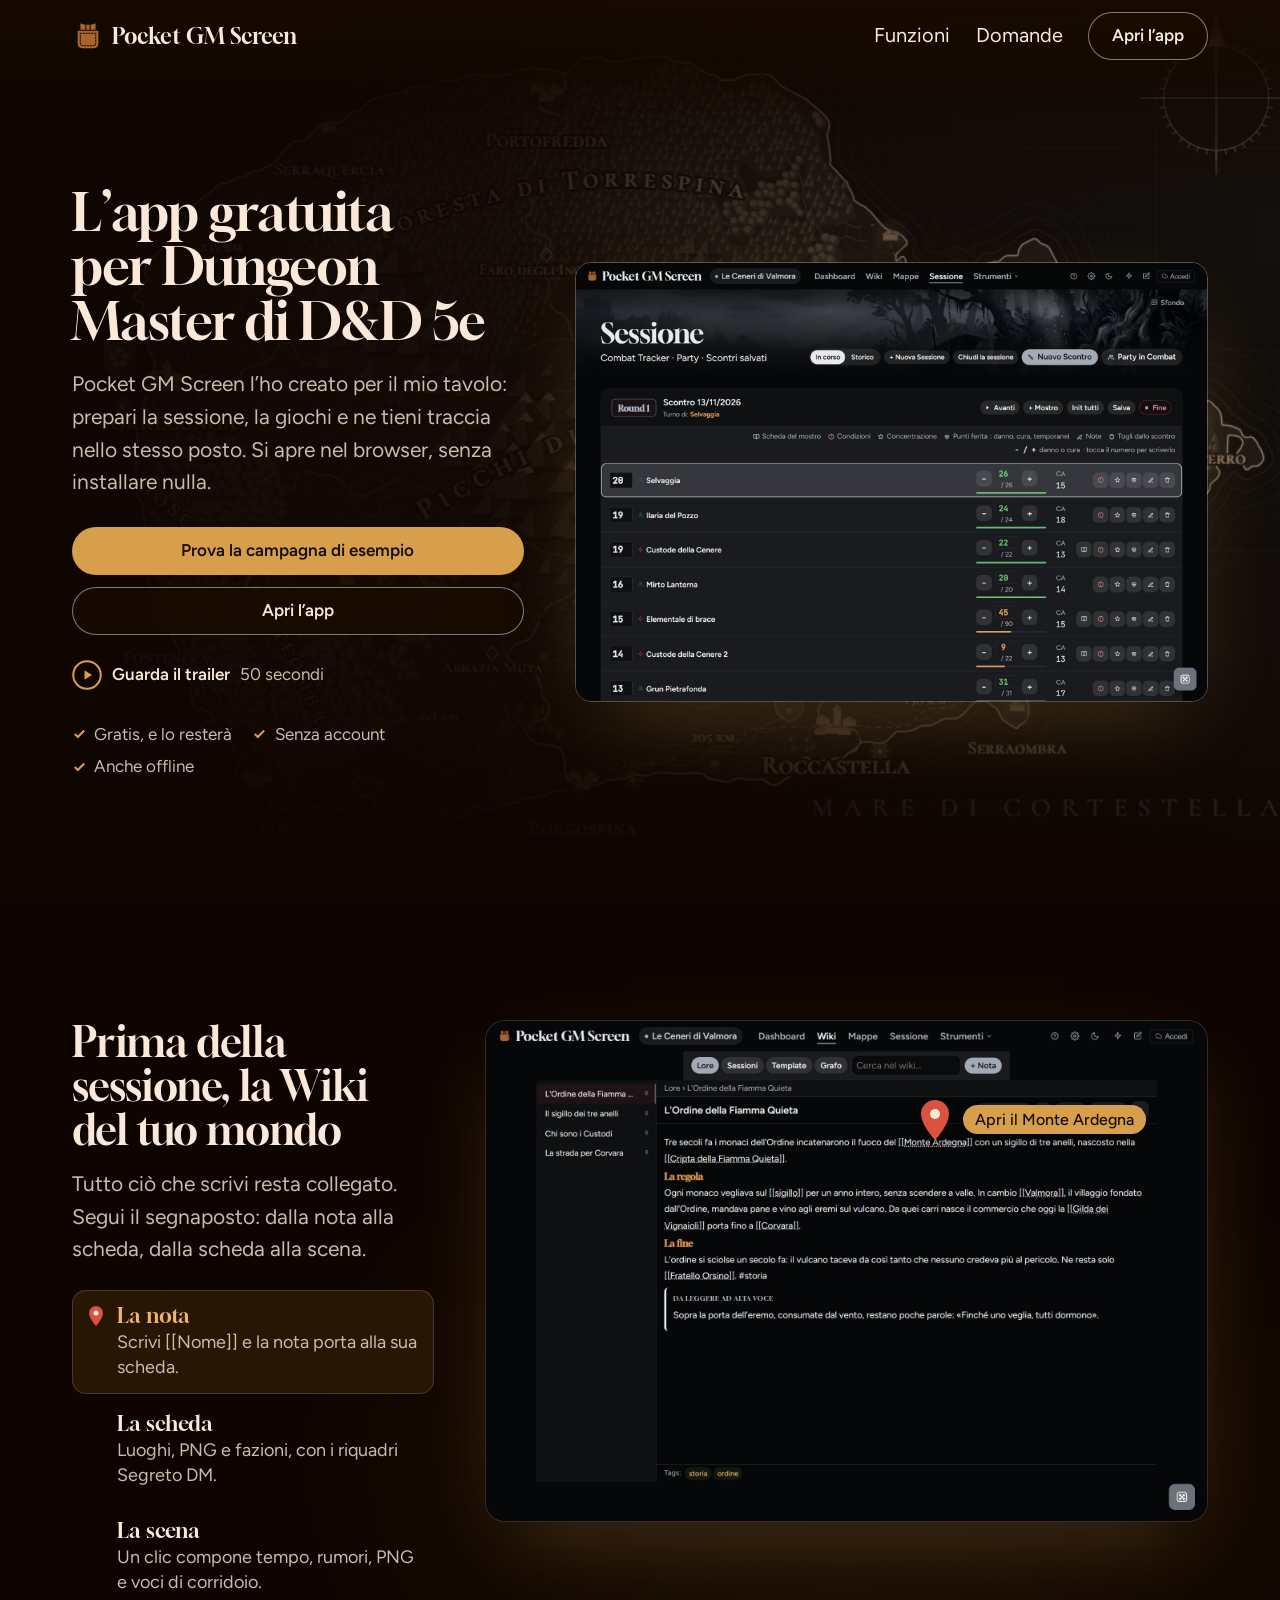
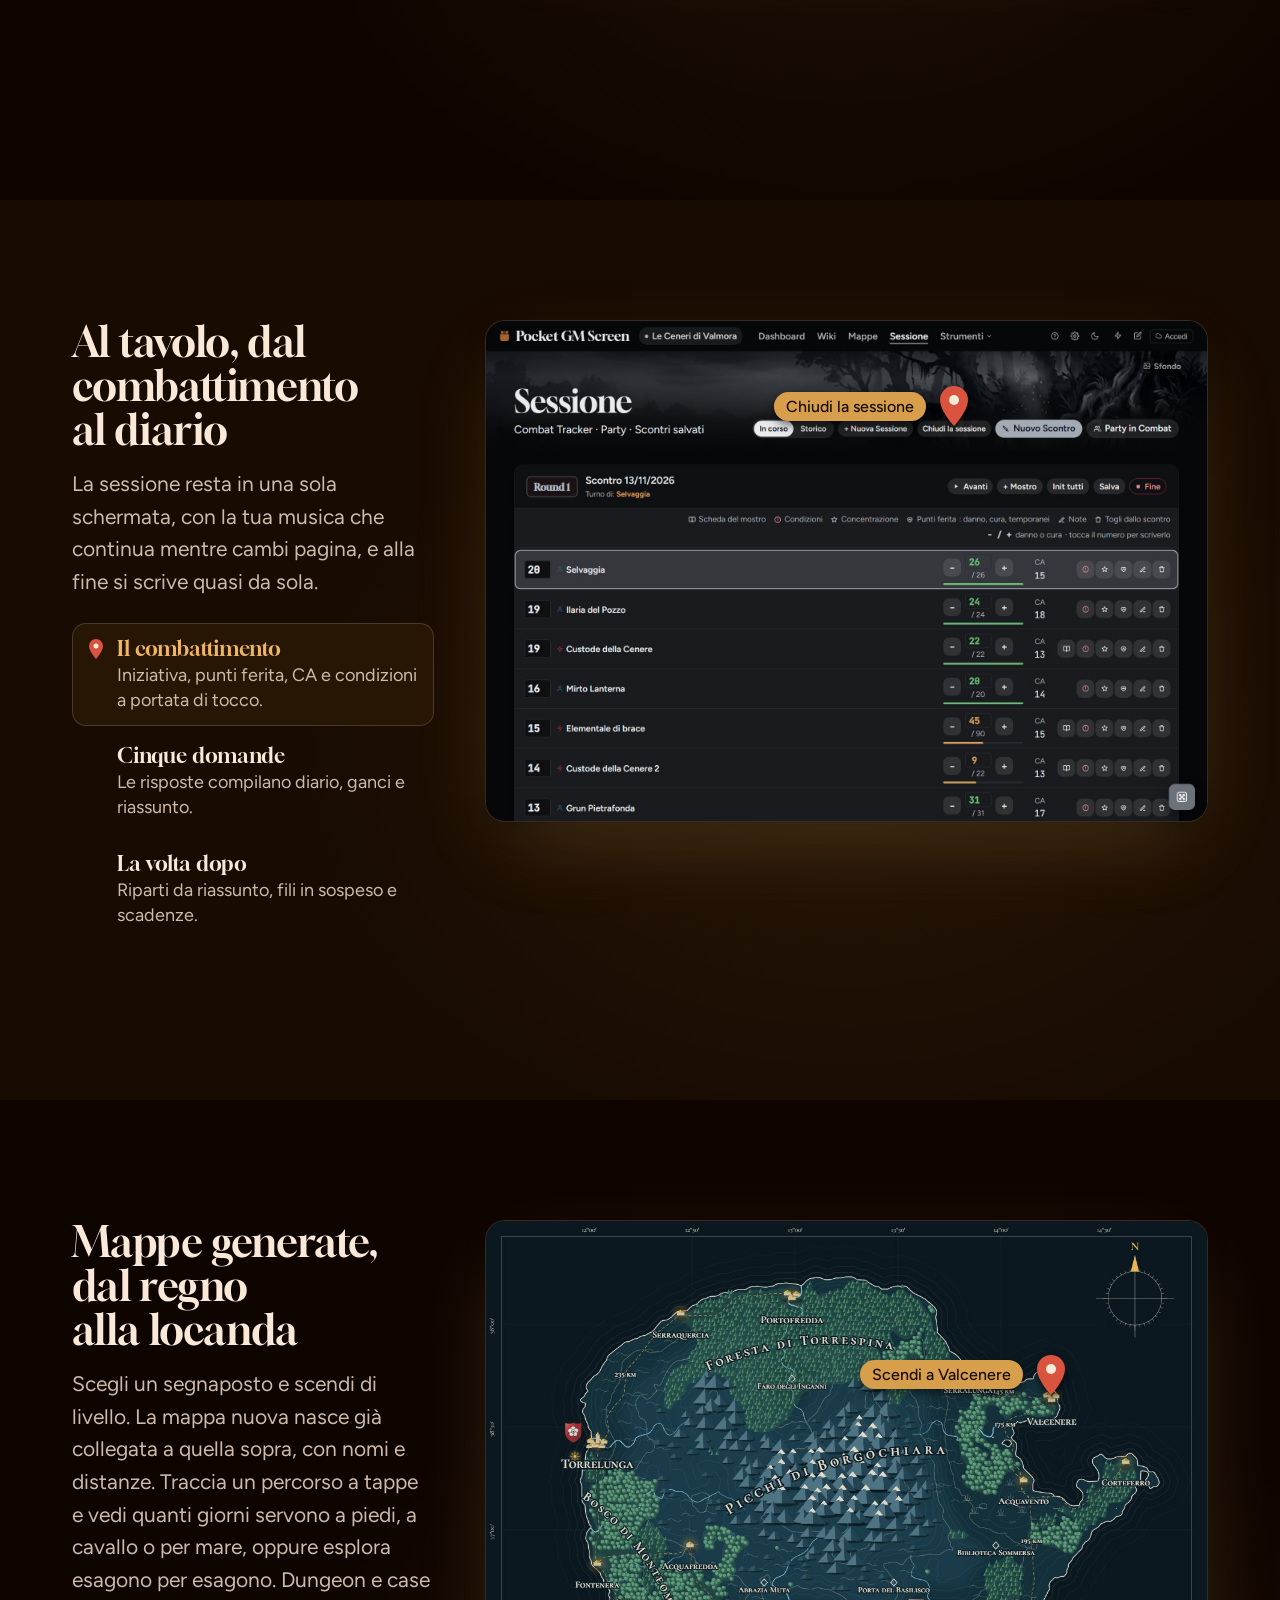
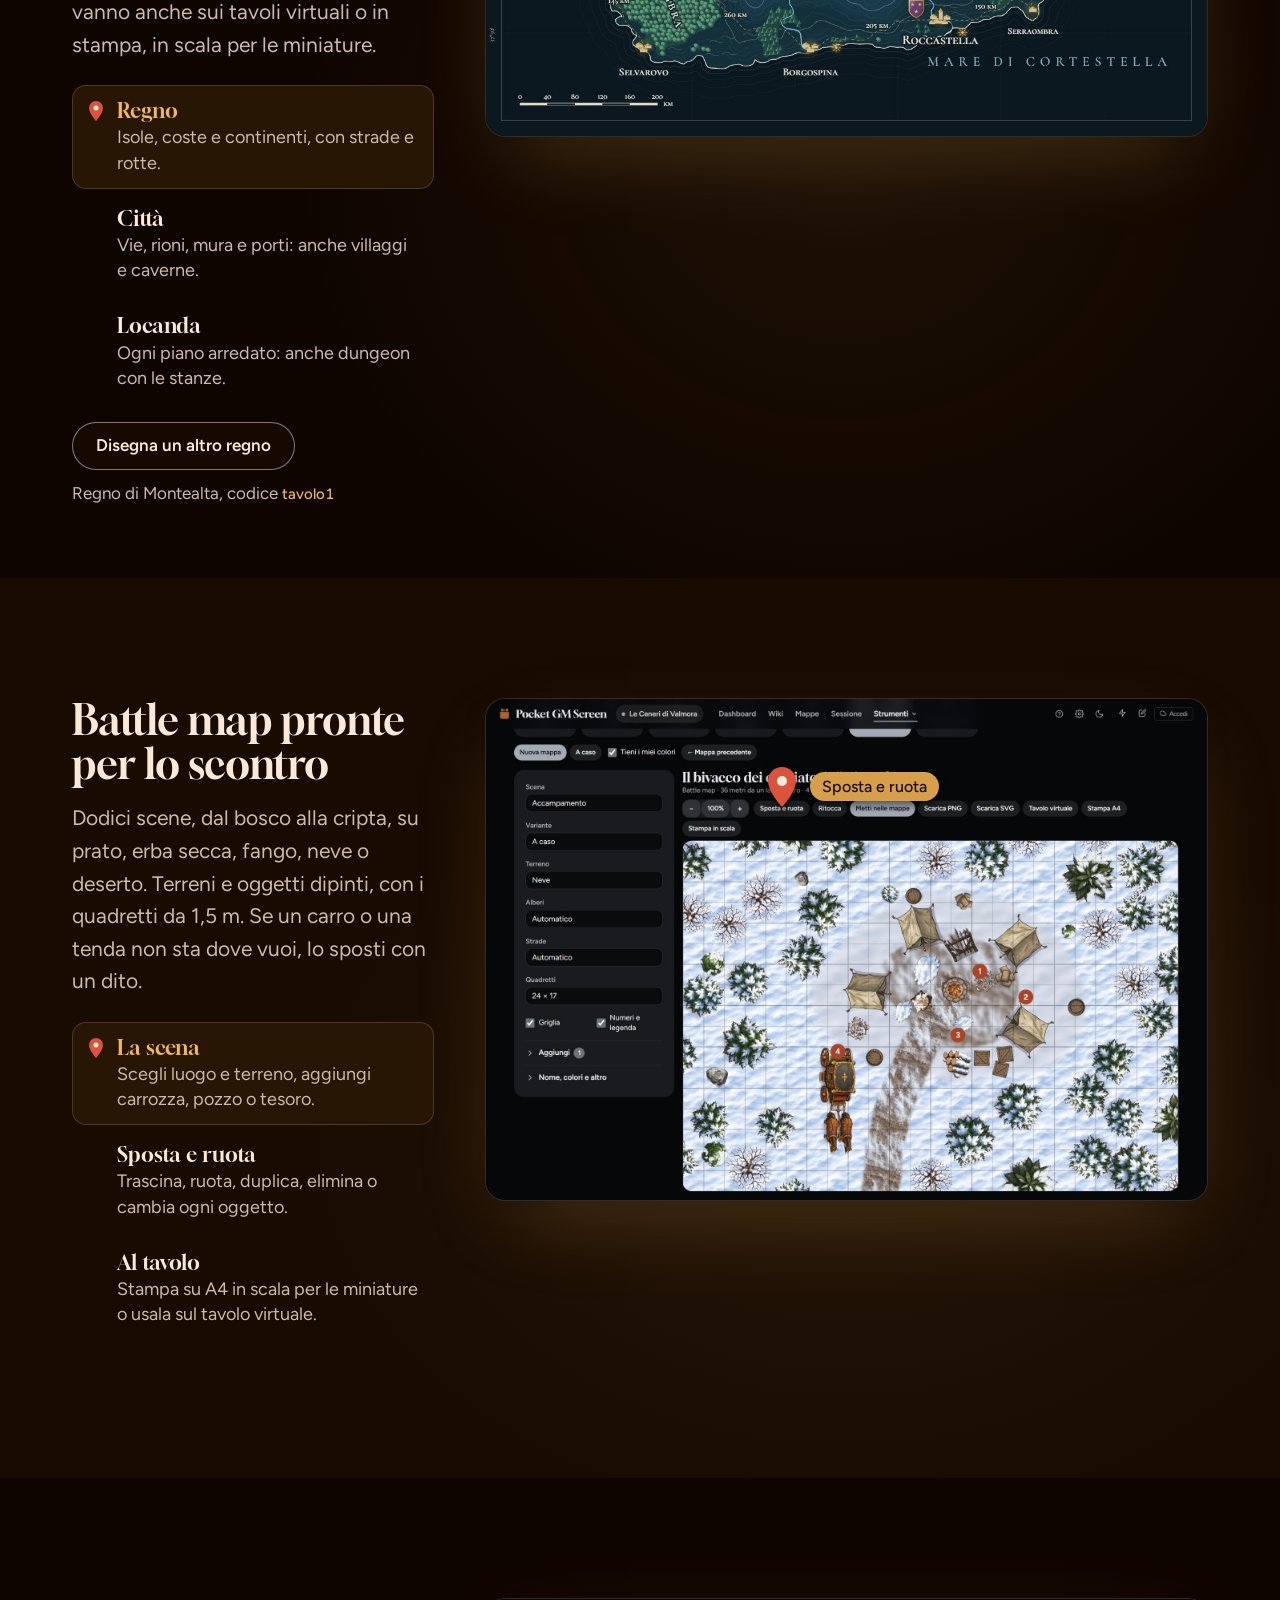
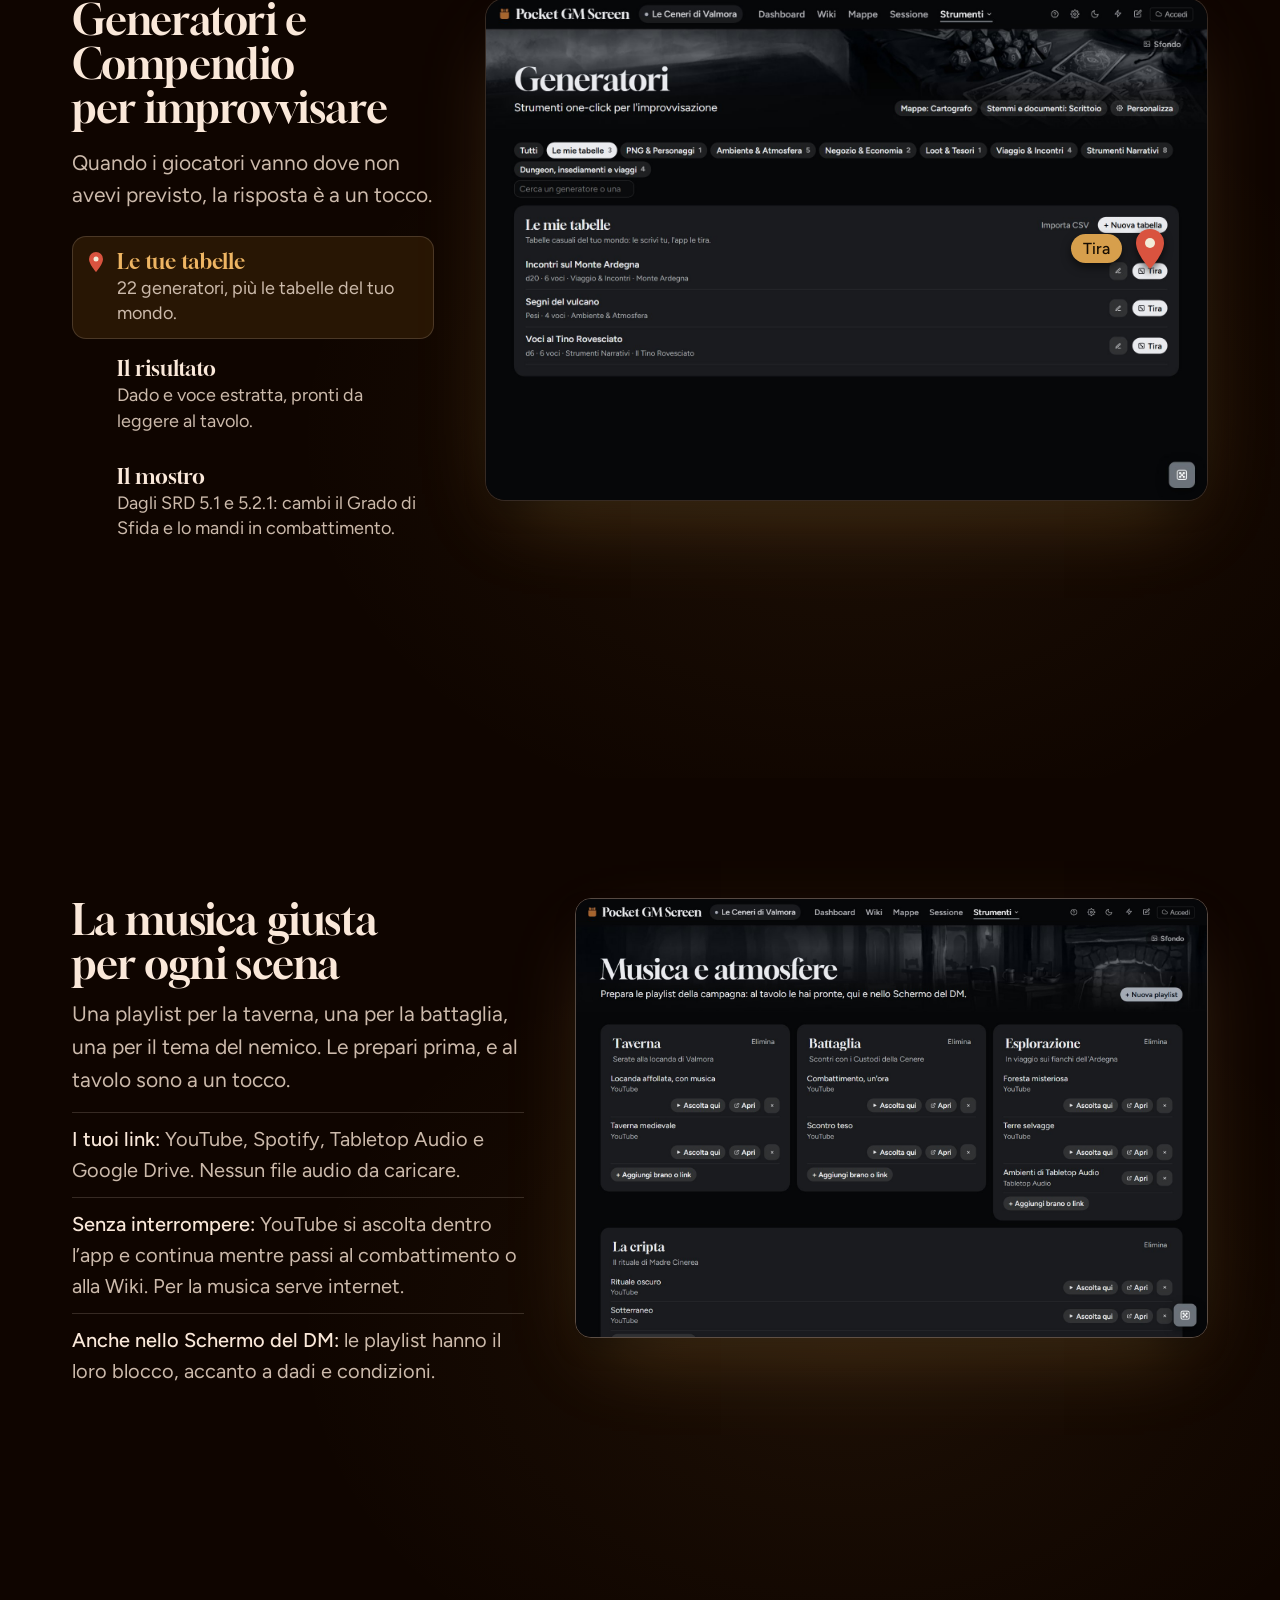
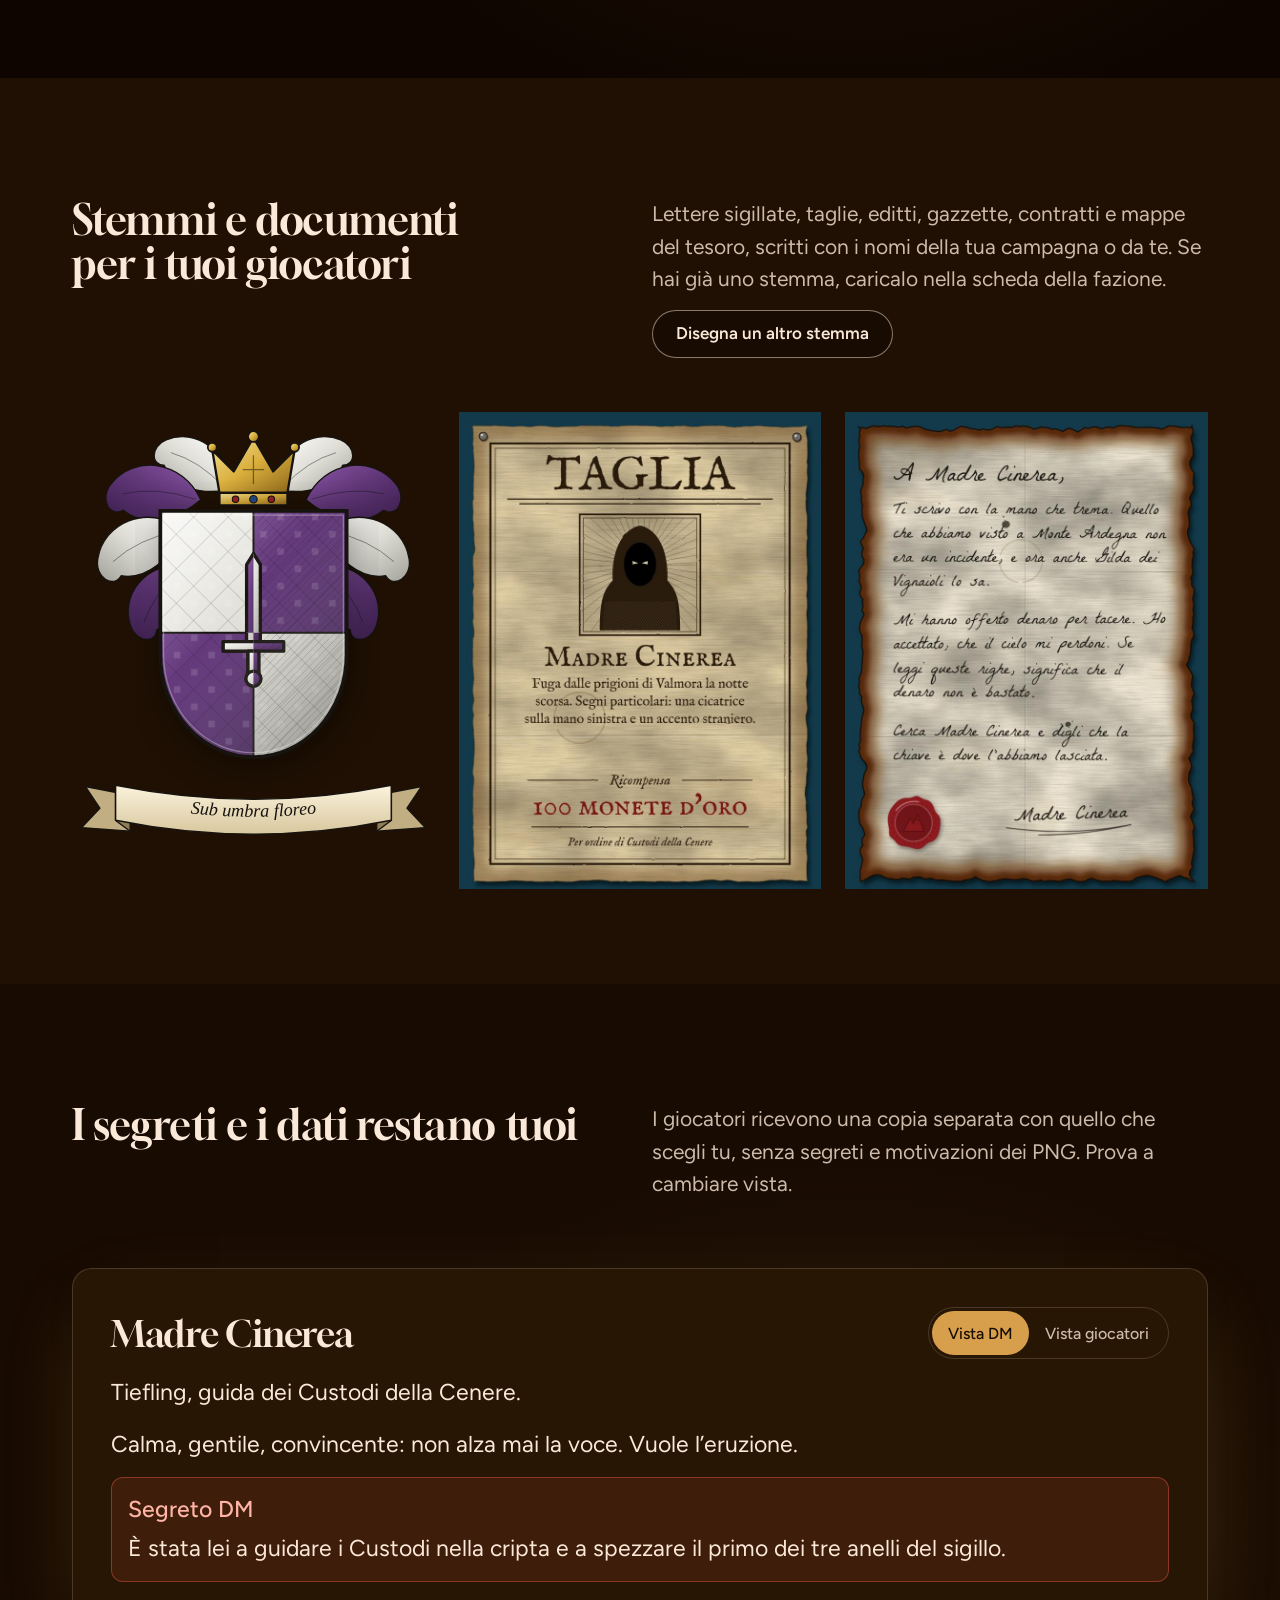
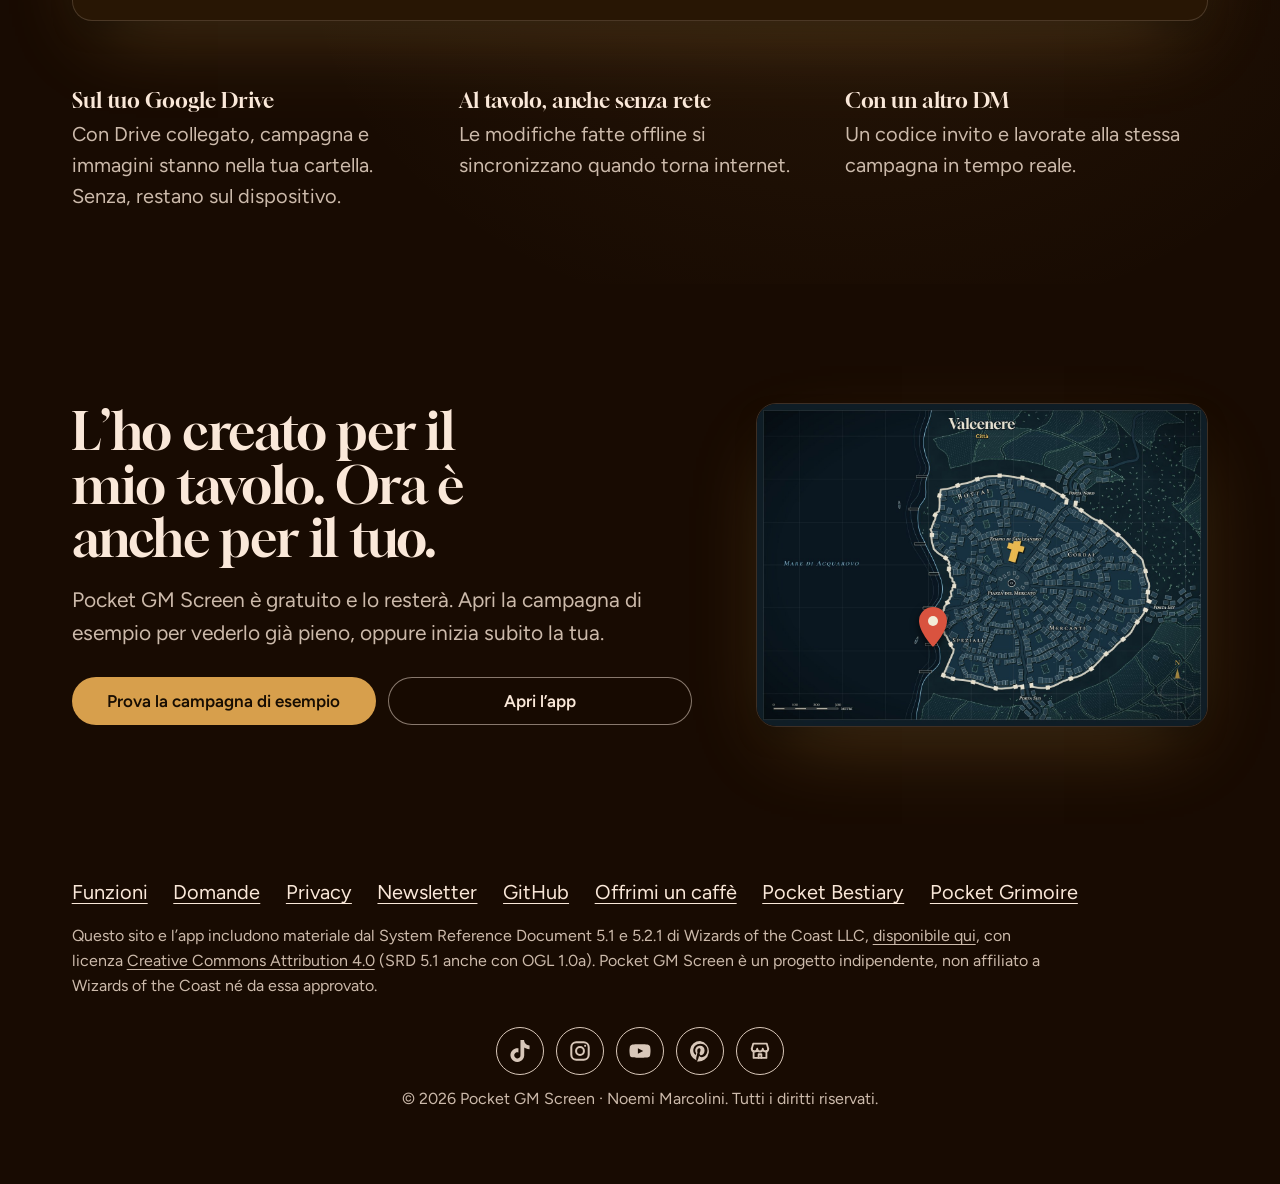
==== commit d9baa66a: "Sito: Pocket Bestiary e Pocket Grimoire nel piede di tutte le pagine Co-Authored-By: Claude Opus 5.5" ====
--- a/scopri/index.html
+++ b/scopri/index.html
@@ -251,6 +251,8 @@
         <li><a href="https://bda22242.sibforms.com/serve/[base64]" rel="noopener">Newsletter</a></li>
         <li><a href="https://github.com/gdr-sys/dm-toolkit" rel="noopener">GitHub</a></li>
         <li><a href="https://ko-fi.com/noemimarcolini" rel="noopener">Offrimi un caffè</a></li>
+        <li><a href="https://pocket-bestiary.pages.dev/" rel="noopener">Pocket Bestiary</a></li>
+        <li><a href="https://pocket-grimoire.pages.dev/" rel="noopener">Pocket Grimoire</a></li>
       </ul>
       <p>Questo sito e l’app includono materiale dal System Reference Document 5.1 e 5.2.1 di Wizards of the Coast LLC, <a href="https://www.dndbeyond.com/srd" rel="noopener">disponibile qui</a>, con licenza <a href="https://creativecommons.org/licenses/by/4.0/legalcode" rel="noopener">Creative Commons Attribution 4.0</a> (SRD 5.1 anche con OGL 1.0a). Pocket GM Screen è un progetto indipendente, non affiliato a Wizards of the Coast né da essa approvato.</p>
       <div class="piede__social"><a class="piede__logo" href="https://www.tiktok.com/@nmarc68" target="_blank" rel="noopener" aria-label="Pocket GM Screen su TikTok" title="TikTok"><svg viewBox="0 0 24 24" width="22" height="22" aria-hidden="true"><path fill="currentColor" d="M12.53.02c1.31-.02 2.61-.01 3.91-.02.08 1.53.63 3.09 1.75 4.17 1.12 1.11 2.7 1.62 4.24 1.79v4.03c-1.44-.05-2.89-.35-4.2-.97-.57-.26-1.1-.59-1.62-.93-.01 2.92.01 5.84-.02 8.75-.08 1.4-.54 2.79-1.35 3.94-1.31 1.92-3.58 3.17-5.91 3.21-1.43.08-2.86-.31-4.08-1.03-2.02-1.19-3.44-3.37-3.65-5.71-.02-.5-.03-1-.01-1.49.18-1.9 1.12-3.72 2.58-4.96 1.66-1.44 3.98-2.13 6.15-1.72.02 1.48-.04 2.96-.04 4.44-.99-.32-2.15-.23-3.02.37-.63.41-1.11 1.04-1.36 1.75-.21.51-.15 1.07-.14 1.61.24 1.64 1.82 3.02 3.5 2.87 1.12-.01 2.19-.66 2.77-1.61.19-.33.4-.67.41-1.06.1-1.79.06-3.57.07-5.36.01-4.03-.01-8.05.02-12.07z"/></svg></a><a class="piede__logo" href="https://www.instagram.com/pocketgmscreen/" target="_blank" rel="noopener" aria-label="Pocket GM Screen su Instagram" title="Instagram"><svg viewBox="0 0 24 24" width="22" height="22" aria-hidden="true" fill="none" stroke="currentColor" stroke-width="2.2"><rect x="2.5" y="2.5" width="19" height="19" rx="5.5"/><circle cx="12" cy="12" r="4.3"/><circle cx="17.6" cy="6.4" r="1.1" fill="currentColor" stroke="none"/></svg></a><a class="piede__logo" href="https://www.youtube.com/@pocketgmscreen" target="_blank" rel="noopener" aria-label="Pocket GM Screen su YouTube" title="YouTube"><svg viewBox="0 0 24 24" width="22" height="22" aria-hidden="true"><path fill="currentColor" d="M23 7.2a3 3 0 0 0-2.1-2.1C19 4.6 12 4.6 12 4.6s-7 0-8.9.5A3 3 0 0 0 1 7.2 31 31 0 0 0 .5 12 31 31 0 0 0 1 16.8a3 3 0 0 0 2.1 2.1c1.9.5 8.9.5 8.9.5s7 0 8.9-.5a3 3 0 0 0 2.1-2.1 31 31 0 0 0 .5-4.8 31 31 0 0 0-.5-4.8ZM9.7 15.1V8.9l5.8 3.1-5.8 3.1Z"/></svg></a><a class="piede__logo" href="https://www.pinterest.com/pocketgmscreen/" target="_blank" rel="noopener" aria-label="Pocket GM Screen su Pinterest" title="Pinterest"><svg viewBox="0 0 24 24" width="22" height="22" aria-hidden="true"><path fill="currentColor" d="M12 1a11 11 0 0 0-4 21.2c-.1-.9-.2-2.2 0-3.2l1.3-5.5s-.3-.7-.3-1.7c0-1.6.9-2.8 2.1-2.8 1 0 1.5.7 1.5 1.6 0 1-.6 2.5-1 3.9-.3 1.2.6 2.1 1.7 2.1 2.1 0 3.7-2.2 3.7-5.4 0-2.8-2-4.8-4.9-4.8-3.4 0-5.3 2.5-5.3 5.1 0 1 .4 2.1.9 2.7.1.1.1.2.1.4l-.3 1.4c0 .2-.2.3-.4.2-1.5-.7-2.4-2.9-2.4-4.7 0-3.8 2.8-7.3 8-7.3 4.2 0 7.4 3 7.4 7 0 4.1-2.6 7.5-6.3 7.5-1.2 0-2.4-.6-2.8-1.4l-.8 2.9c-.3 1.1-1 2.4-1.5 3.2A11 11 0 1 0 12 1Z"/></svg></a><a class="piede__logo" href="https://gdr-sys.itch.io/pocket-gm-screen" target="_blank" rel="noopener" aria-label="Pocket GM Screen su itch.io" title="itch.io"><svg viewBox="0 0 24 24" width="22" height="22" aria-hidden="true" fill="none" stroke="currentColor" stroke-width="2" stroke-linejoin="round" stroke-linecap="round"><path d="M3 9.5 4.6 4h14.8L21 9.5"/><path d="M3 9.5a3 3 0 0 0 6 0 3 3 0 0 0 6 0 3 3 0 0 0 6 0"/><path d="M5 12v7.5h14V12"/><path d="M10.5 19.5v-4h3v4"/></svg></a></div>
